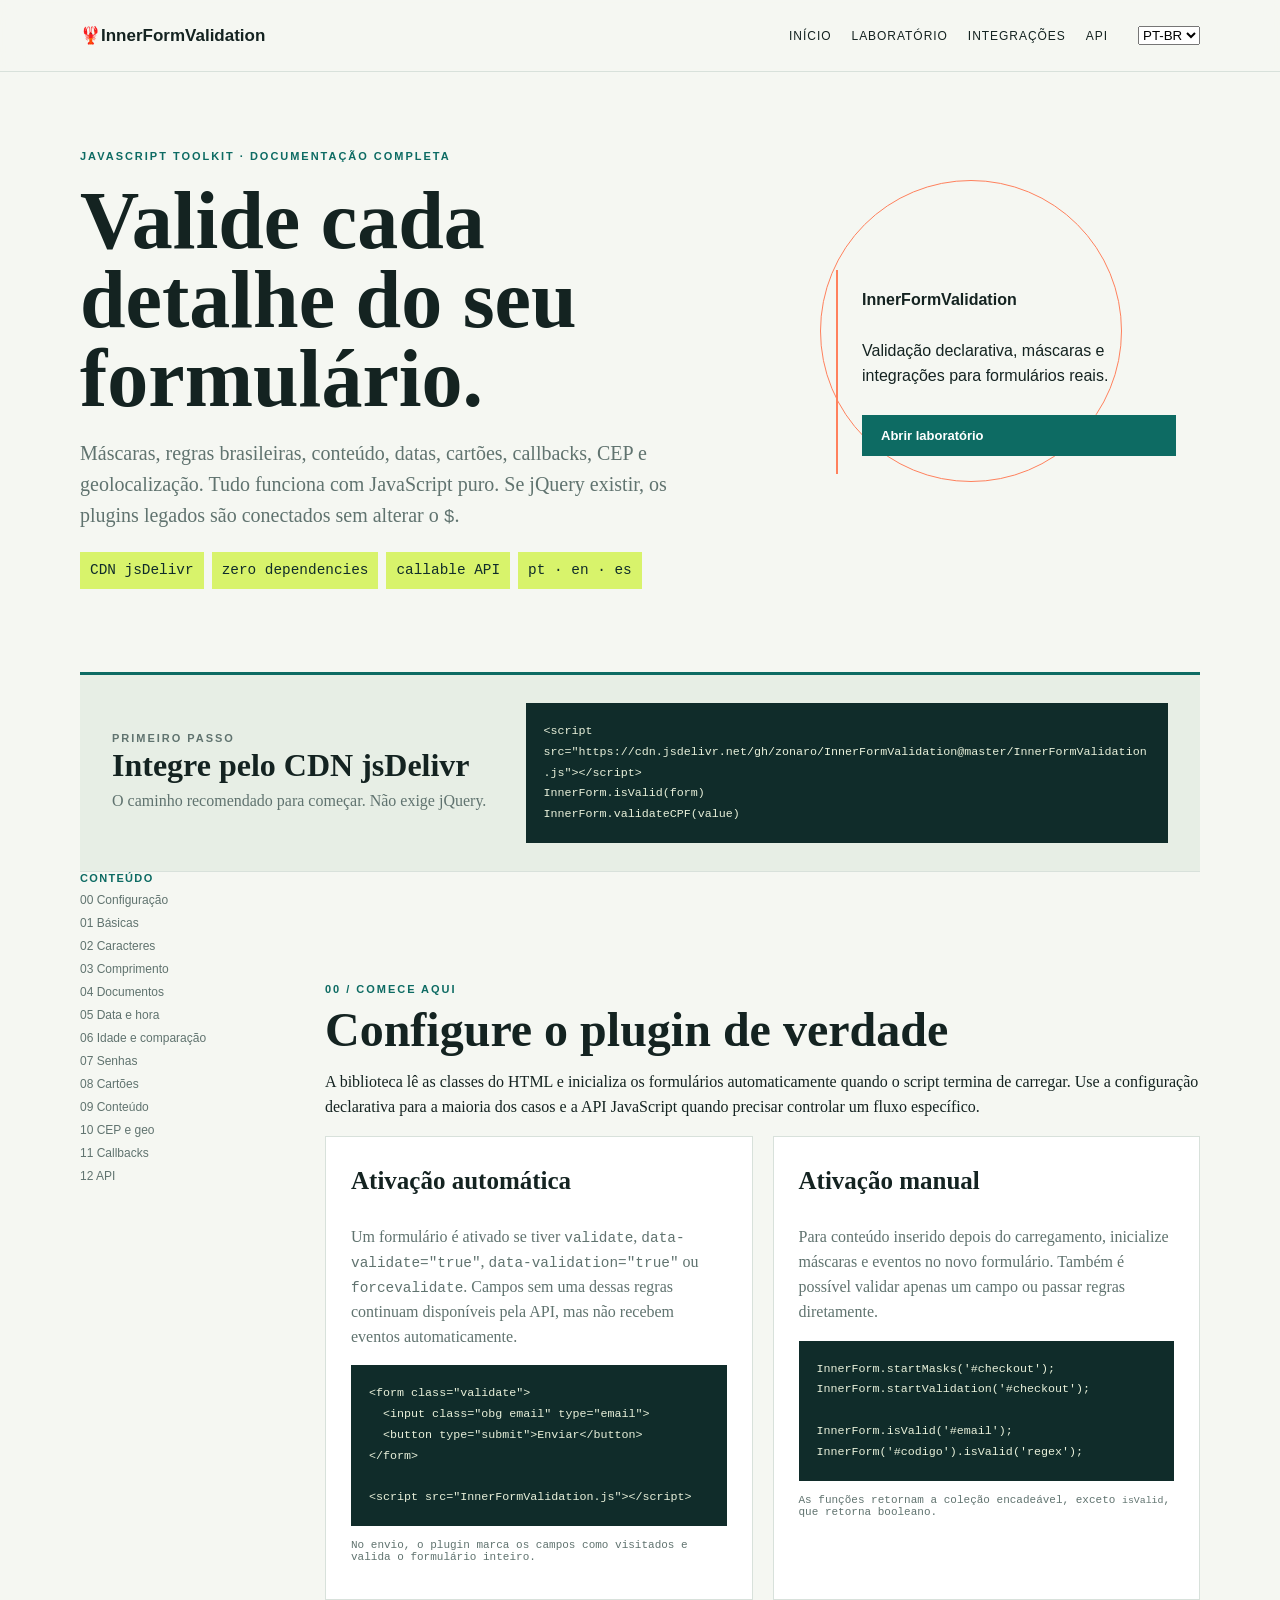
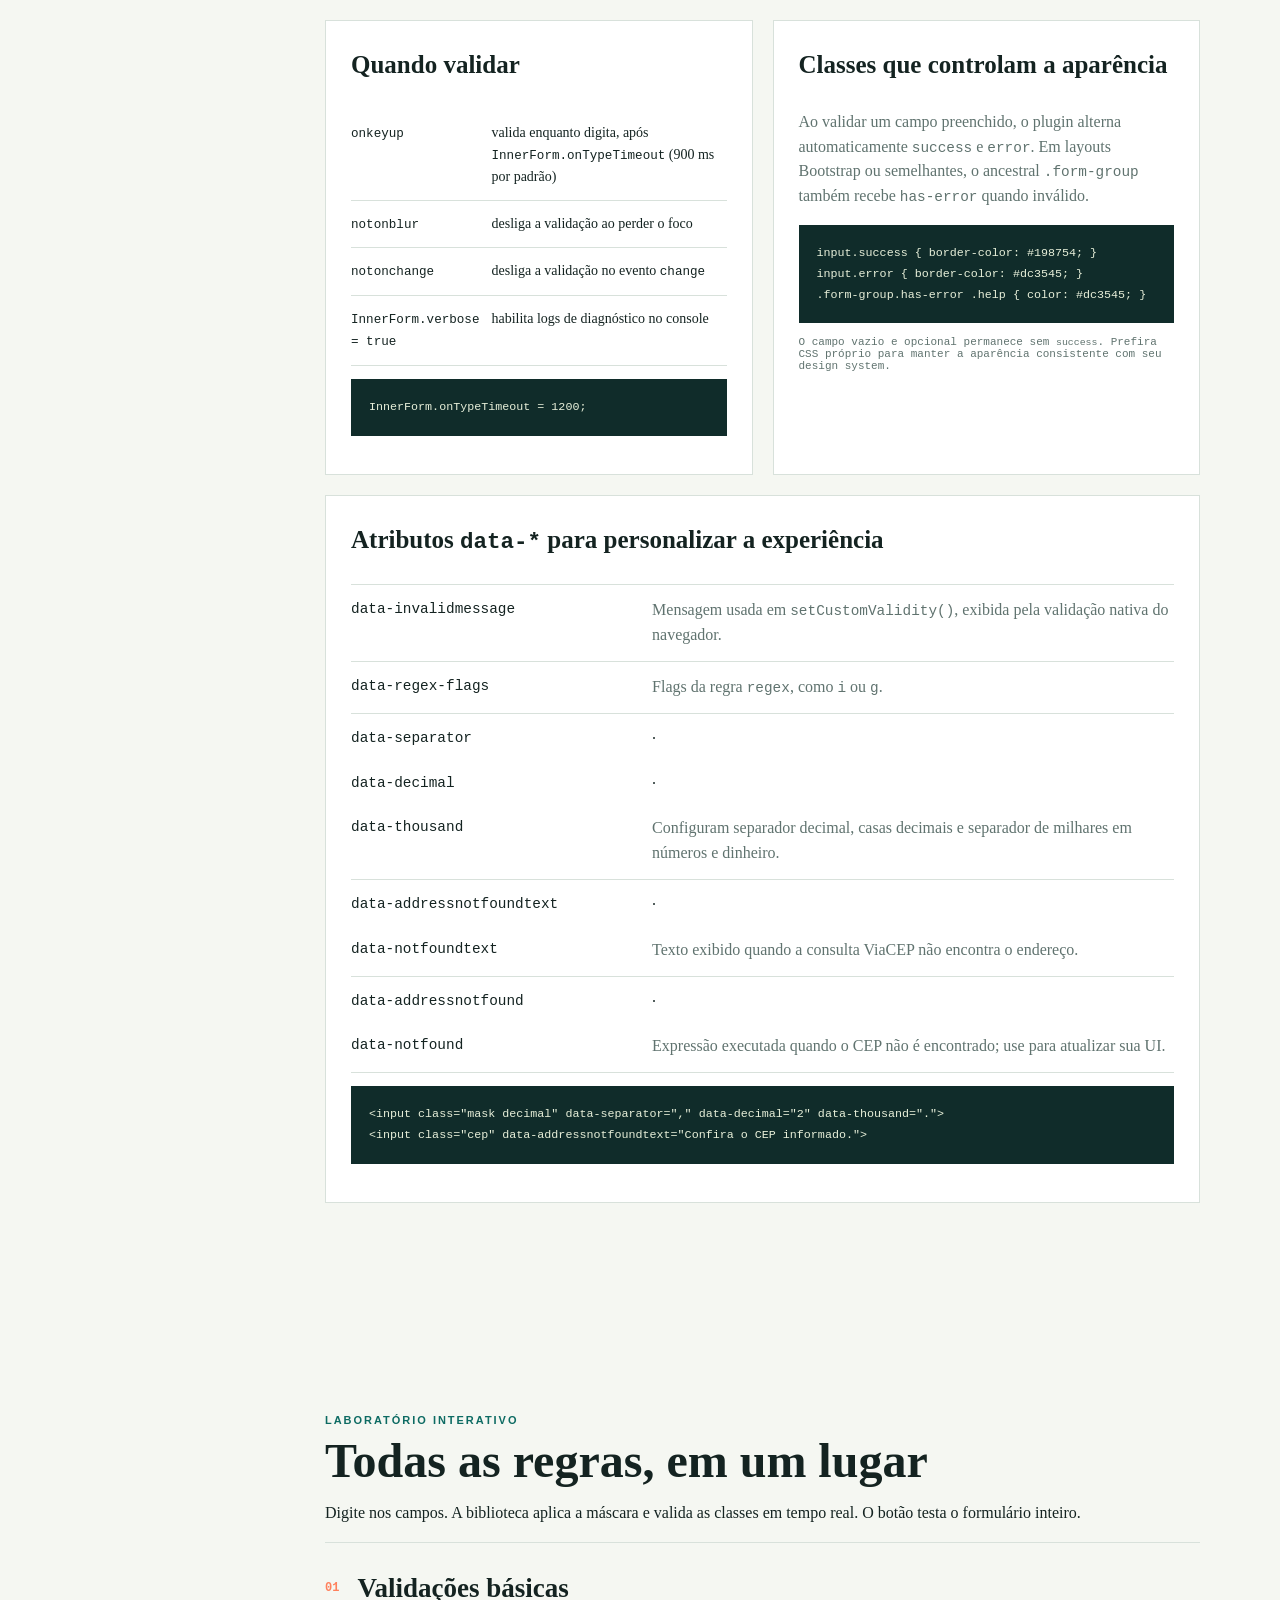
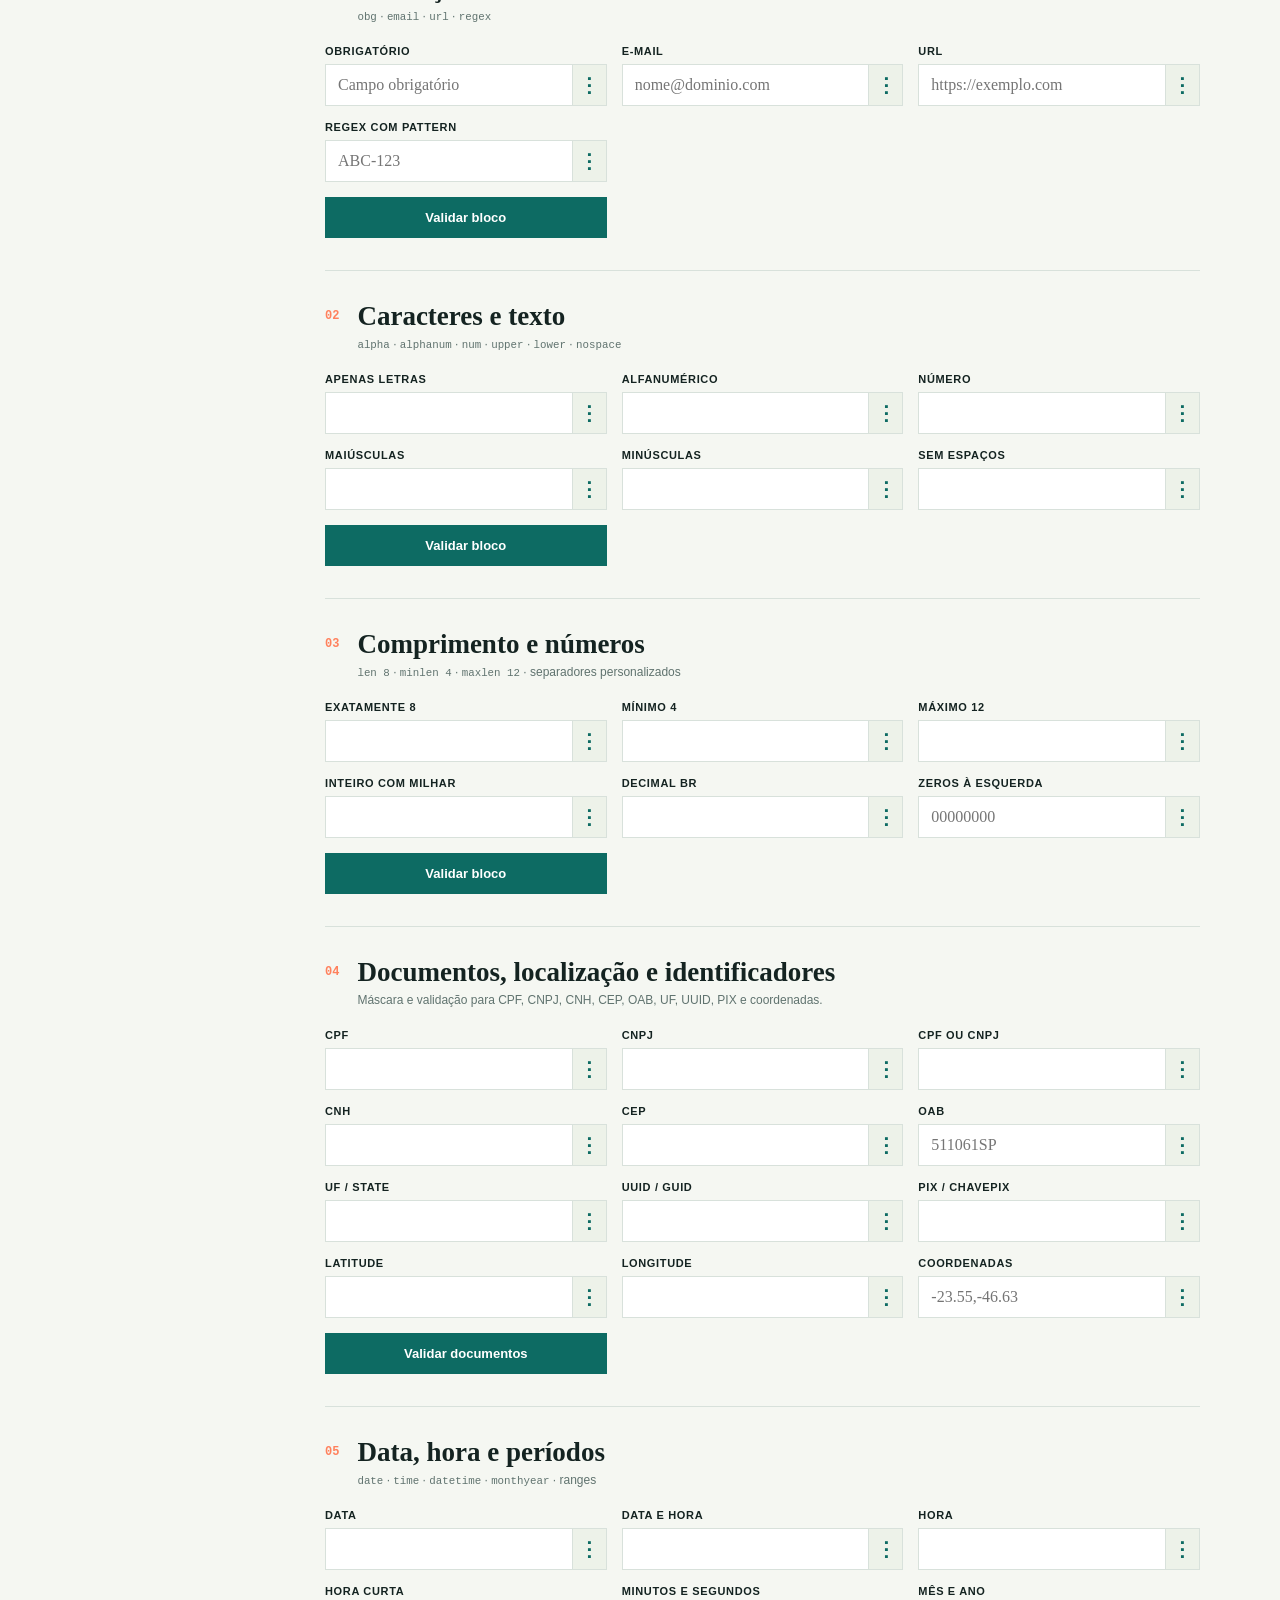
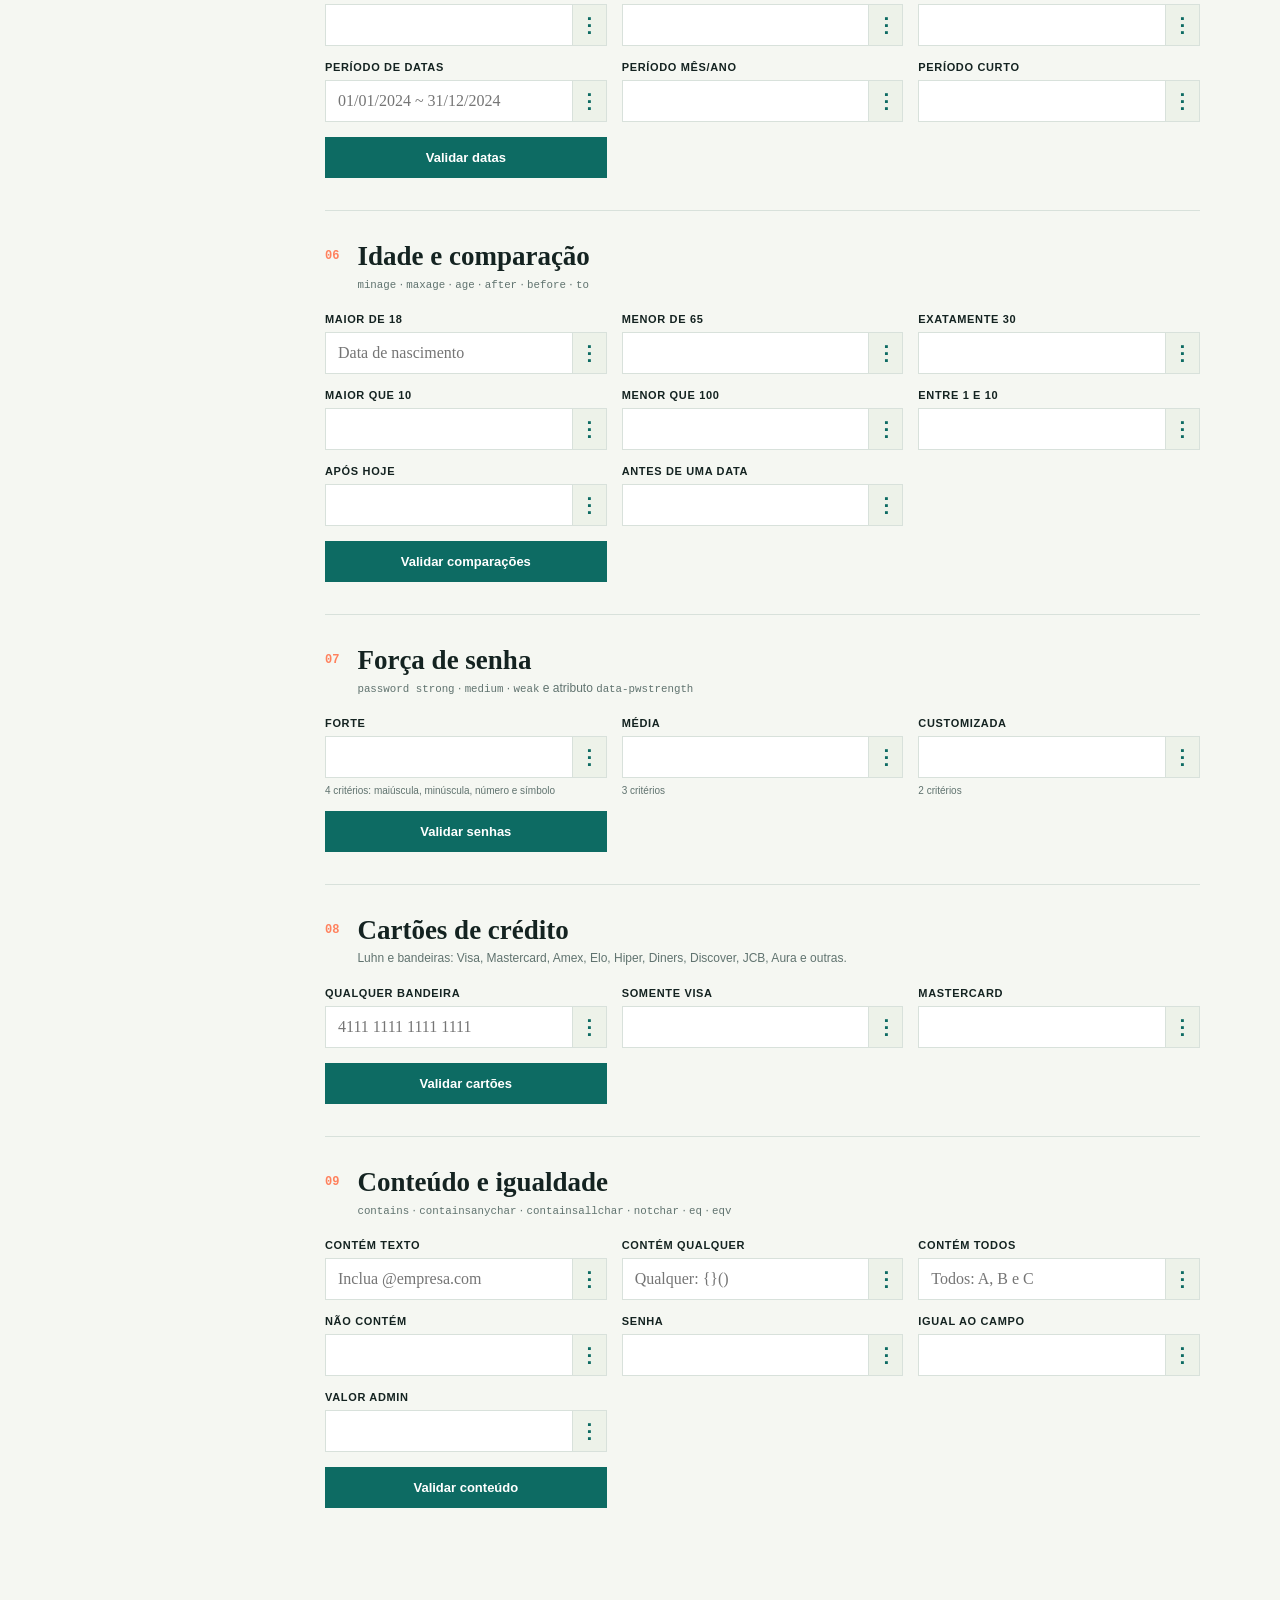
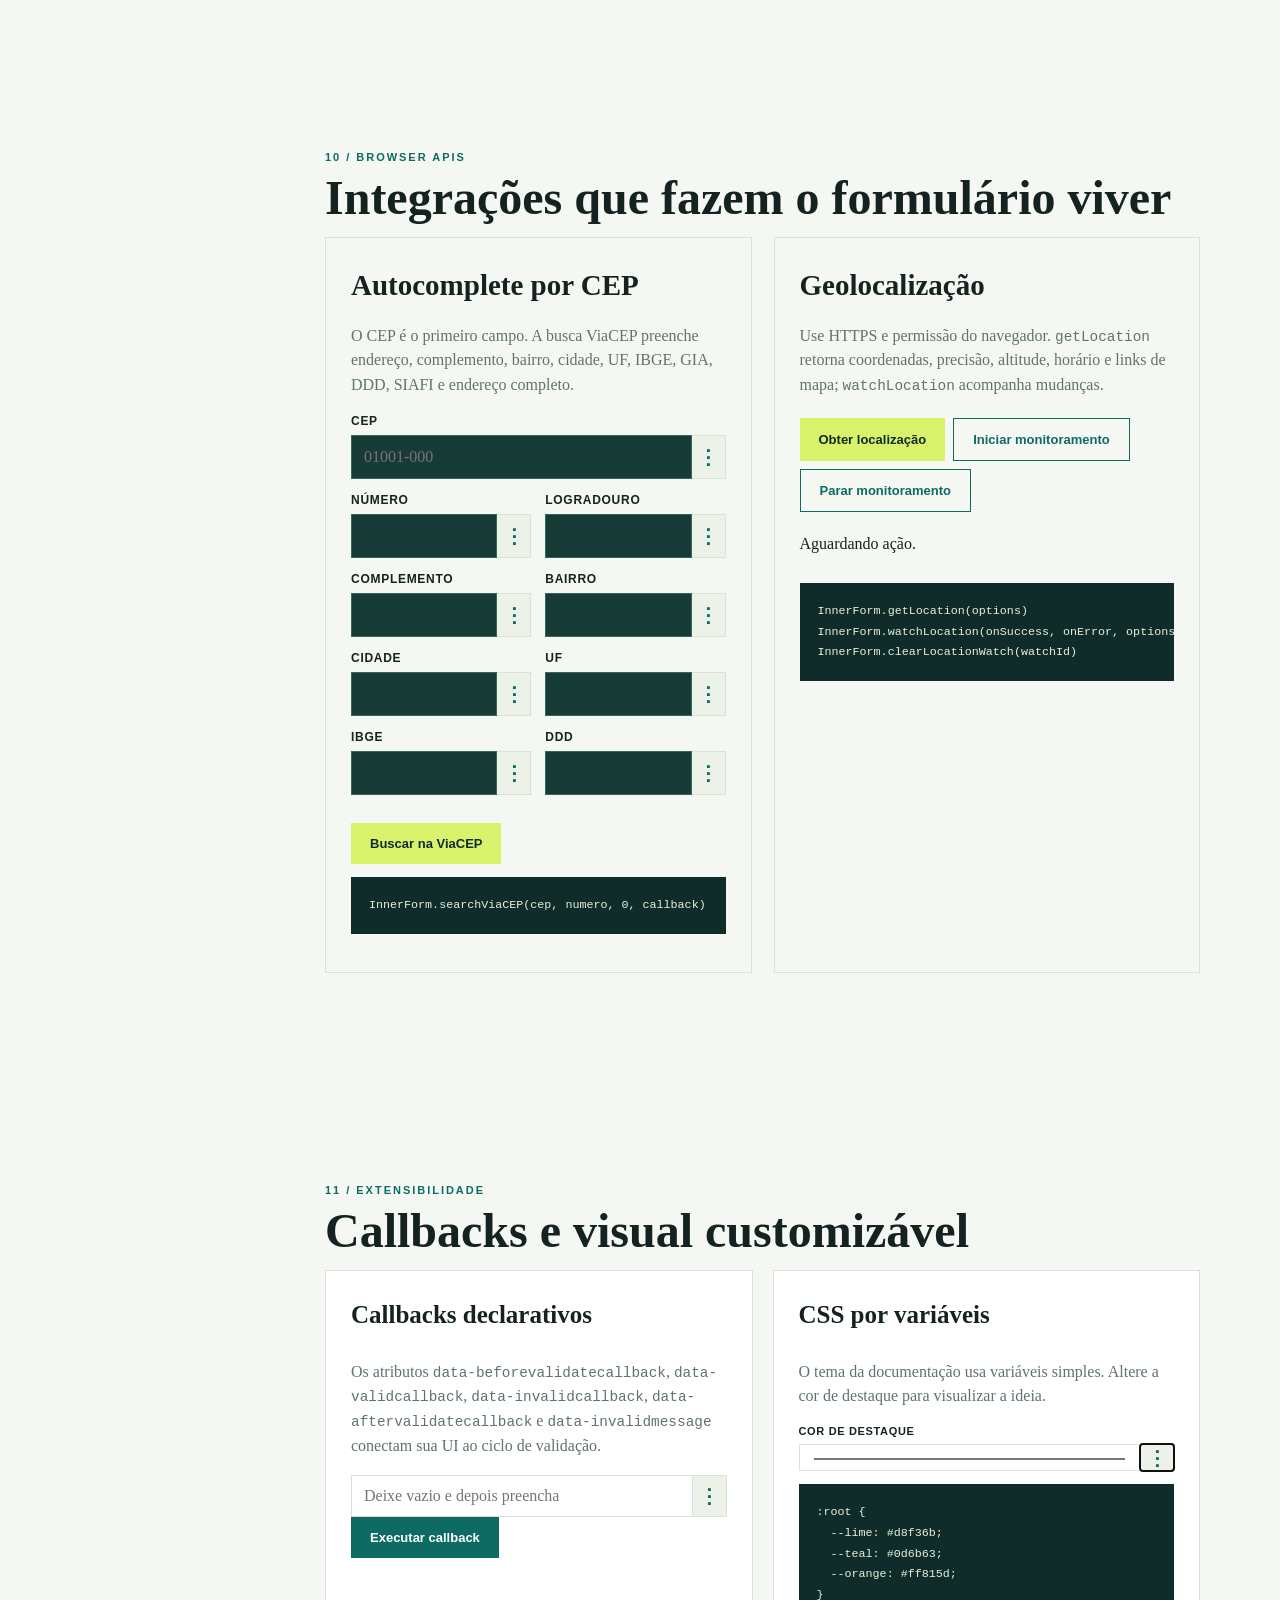
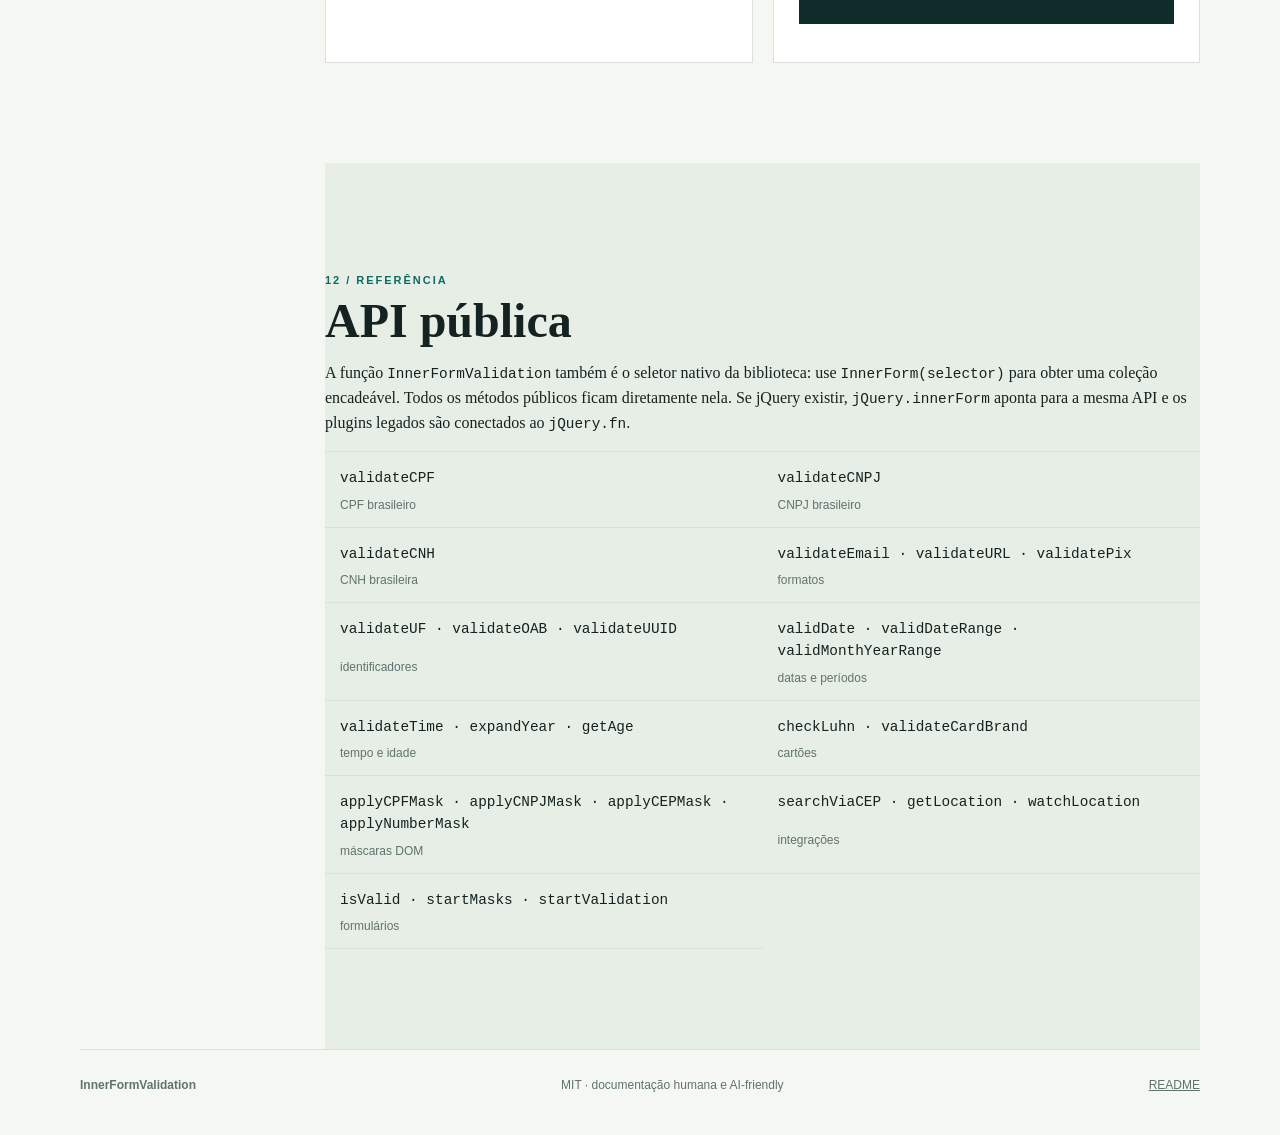
==== index.html @ 0d673347 "move from docs to root" ====
<!doctype html>
<html lang="pt-BR">

<head>
    <meta charset="utf-8">
    <meta name="viewport" content="width=device-width,initial-scale=1">
    <meta name="description"
        content="Documentação completa do InnerFormValidation: validações brasileiras, máscaras, callbacks, ViaCEP, geolocalização e API JavaScript sem dependências.">
    <meta name="keywords"
        content="InnerFormValidation, JavaScript, CPF, CNPJ, CNH, OAB, PIX, CEP, ViaCEP, geolocalização, máscara, validação">
    <meta property="og:title" content="InnerFormValidation | Laboratório e documentação">
    <meta property="og:description" content="Teste todas as validações, máscaras e integrações do InnerForm.">
    <meta property="og:type" content="website">
    <link rel="canonical" href="https://zonaro.github.io/InnerFormValidation/docs/">
    <link rel="stylesheet" href="styles.css">
    <title>InnerFormValidation | Documentação completa</title>
    <script
        type="application/ld+json">{"@context":"https://schema.org","@type":"TechArticle","headline":"InnerFormValidation: documentação completa","description":"API JavaScript independente de jQuery para validação, máscaras, ViaCEP e geolocalização.","url":"https://zonaro.github.io/InnerFormValidation/docs/","programmingLanguage":"JavaScript","license":"https://opensource.org/licenses/MIT"}</script>
</head>

<body>
    <header class="topbar"><a class="brand" href="#inicio">🦞InnerFormValidation</a>
        <nav aria-label="Navegação"><a href="#inicio">Início</a><a href="#laboratorio">Laboratório</a><a
                href="#integracoes">Integrações</a><a href="#api">API</a></nav><select id="language"
            aria-label="Idioma">
            <option value="pt">PT-BR</option>
            <option value="en">EN</option>
            <option value="es">ES</option>
        </select>
    </header>
    <main>
        <section id="inicio" class="hero wrap">
            <div>
                <p class="eyebrow">JavaScript toolkit · documentação completa</p>
                <h1>Valide cada detalhe do seu formulário.</h1>
                <p class="lede">Máscaras, regras brasileiras, conteúdo, datas, cartões, callbacks, CEP e geolocalização.
                    Tudo funciona com JavaScript puro. Se jQuery existir, os plugins legados são conectados sem alterar
                    o <code>$</code>.</p>
                <p class="chips">
                    <code>CDN jsDelivr</code><code>zero dependencies</code><code>callable API</code><code>pt · en · es</code>
                </p>
            </div>
            <aside class="hero-note"><strong>InnerFormValidation</strong>
                <p>Validação declarativa, máscaras e integrações para formulários reais.</p><a class="button primary"
                    href="#laboratorio">Abrir laboratório</a>
            </aside>
        </section>
        <section id="cdn" class="cdn-strip wrap">
            <div>
                <p class="eyebrow">Primeiro passo</p>
                <h2>Integre pelo CDN jsDelivr</h2>
                <p>O caminho recomendado para começar. Não exige jQuery.</p>
            </div>
            <pre><code>&lt;script src="https://cdn.jsdelivr.net/gh/zonaro/InnerFormValidation@master/InnerFormValidation.js"&gt;&lt;/script&gt;
InnerForm.isValid(form)
InnerForm.validateCPF(value)</code></pre>
        </section>
        <div class="layout wrap">
            <aside class="toc"><strong>Conteúdo</strong><a href="#configuracao">00 Configuração</a><a href="#basicas">01
                    Básicas</a><a href="#strings">02
                    Caracteres</a><a href="#tamanho">03 Comprimento</a><a href="#documentos">04 Documentos</a><a
                    href="#datas">05 Data e hora</a><a href="#comparacoes">06 Idade e comparação</a><a href="#senha">07
                    Senhas</a><a href="#cartoes">08 Cartões</a><a href="#conteudo">09 Conteúdo</a><a
                    href="#integracoes">10 CEP e geo</a><a href="#callbacks">11 Callbacks</a><a href="#api">12 API</a>
            </aside>
            <div class="content">
                <section id="configuracao" class="section configuration">
                    <p class="eyebrow">00 / comece aqui</p>
                    <h2>Configure o plugin de verdade</h2>
                    <p class="intro">A biblioteca lê as classes do HTML e inicializa os formulários automaticamente
                        quando o script termina de carregar. Use a configuração declarativa para a maioria dos casos e a
                        API JavaScript quando precisar controlar um fluxo específico.</p>
                    <div class="columns">
                        <article class="panel">
                            <h3>Ativação automática</h3>
                            <p>Um formulário é ativado se tiver <code>validate</code>,
                                <code>data-validate="true"</code>, <code>data-validation="true"</code> ou
                                <code>forcevalidate</code>. Campos sem uma dessas regras continuam disponíveis pela API,
                                mas não recebem eventos automaticamente.
                            </p>
                            <pre><code>&lt;form class="validate"&gt;
  &lt;input class="obg email" type="email"&gt;
  &lt;button type="submit"&gt;Enviar&lt;/button&gt;
&lt;/form&gt;

&lt;script src="InnerFormValidation.js"&gt;&lt;/script&gt;</code></pre>
                            <p class="hint">No envio, o plugin marca os campos como visitados e valida o formulário
                                inteiro.</p>
                        </article>
                        <article class="panel">
                            <h3>Ativação manual</h3>
                            <p>Para conteúdo inserido depois do carregamento, inicialize máscaras e eventos no novo
                                formulário. Também é possível validar apenas um campo ou passar regras diretamente.</p>
                            <pre><code>InnerForm.startMasks('#checkout');
InnerForm.startValidation('#checkout');

InnerForm.isValid('#email');
InnerForm('#codigo').isValid('regex');</code></pre>
                            <p class="hint">As funções retornam a coleção encadeável, exceto <code>isValid</code>, que
                                retorna booleano.</p>
                        </article>
                    </div>
                    <div class="configuration-grid">
                        <article class="panel">
                            <h3>Quando validar</h3>
                            <table class="config-table">
                                <tbody>
                                    <tr>
                                        <th><code>onkeyup</code></th>
                                        <td>valida enquanto digita, após <code>InnerForm.onTypeTimeout</code> (900 ms
                                            por padrão)</td>
                                    </tr>
                                    <tr>
                                        <th><code>notonblur</code></th>
                                        <td>desliga a validação ao perder o foco</td>
                                    </tr>
                                    <tr>
                                        <th><code>notonchange</code></th>
                                        <td>desliga a validação no evento <code>change</code></td>
                                    </tr>
                                    <tr>
                                        <th><code>InnerForm.verbose = true</code></th>
                                        <td>habilita logs de diagnóstico no console</td>
                                    </tr>
                                </tbody>
                            </table>
                            <pre><code>InnerForm.onTypeTimeout = 1200;</code></pre>
                        </article>
                        <article class="panel">
                            <h3>Classes que controlam a aparência</h3>
                            <p>Ao validar um campo preenchido, o plugin alterna automaticamente <code>success</code> e
                                <code>error</code>. Em layouts Bootstrap ou semelhantes, o ancestral
                                <code>.form-group</code> também recebe <code>has-error</code> quando inválido.
                            </p>
                            <pre><code>input.success { border-color: #198754; }
input.error { border-color: #dc3545; }
.form-group.has-error .help { color: #dc3545; }</code></pre>
                            <p class="hint">O campo vazio e opcional permanece sem <code>success</code>. Prefira CSS
                                próprio para manter a aparência consistente com seu design system.</p>
                        </article>
                    </div>
                    <article class="panel data-panel">
                        <h3>Atributos <code>data-*</code> para personalizar a experiência</h3>
                        <div class="data-table">
                            <div><code>data-invalidmessage</code><span>Mensagem usada em
                                    <code>setCustomValidity()</code>, exibida pela validação nativa do navegador.</span>
                            </div>
                            <div><code>data-regex-flags</code><span>Flags da regra <code>regex</code>, como
                                    <code>i</code> ou <code>g</code>.</span></div>
                            <div><code>data-separator</code> · <code>data-decimal</code> ·
                                <code>data-thousand</code><span>Configuram separador decimal, casas decimais e separador
                                    de milhares em números e dinheiro.</span>
                            </div>
                            <div><code>data-addressnotfoundtext</code> · <code>data-notfoundtext</code><span>Texto
                                    exibido quando a consulta ViaCEP não encontra o endereço.</span></div>
                            <div><code>data-addressnotfound</code> · <code>data-notfound</code><span>Expressão executada
                                    quando o CEP não é encontrado; use para atualizar sua UI.</span></div>
                        </div>
                        <pre><code>&lt;input class="mask decimal" data-separator="," data-decimal="2" data-thousand="."&gt;
&lt;input class="cep" data-addressnotfoundtext="Confira o CEP informado."&gt;</code></pre>
                    </article>
                </section>
                <section id="laboratorio" class="section">
                    <p class="eyebrow">Laboratório interativo</p>
                    <h2>Todas as regras, em um lugar</h2>
                    <p class="intro">Digite nos campos. A biblioteca aplica a máscara e valida as classes em tempo real.
                        O botão testa o formulário inteiro.</p>
                    <section id="basicas" class="demo-block">
                        <header><span>01</span>
                            <div>
                                <h3>Validações básicas</h3>
                                <p><code>obg</code> · <code>email</code> · <code>url</code> · <code>regex</code></p>
                            </div>
                        </header>
                        <form class="validate demo-grid" data-demo-form><label>Obrigatório<input class="obg"
                                    placeholder="Campo obrigatório"></label><label>E-mail<input class="email"
                                    placeholder="nome@dominio.com"></label><label>URL<input class="url"
                                    placeholder="https://exemplo.com"></label><label>Regex com pattern<input
                                    class="regex" pattern="^[A-Z]{3}-[0-9]{3}$" placeholder="ABC-123"></label><button
                                class="button primary" type="submit">Validar bloco</button><output></output></form>
                    </section>
                    <section id="strings" class="demo-block">
                        <header><span>02</span>
                            <div>
                                <h3>Caracteres e texto</h3>
                                <p><code>alpha</code> · <code>alphanum</code> · <code>num</code> · <code>upper</code> ·
                                    <code>lower</code> · <code>nospace</code>
                                </p>
                            </div>
                        </header>
                        <form class="validate demo-grid compact" data-demo-form><label>Apenas letras<input
                                    class="mask alpha"></label><label>Alfanumérico<input
                                    class="mask alphanum"></label><label>Número<input
                                    class="mask num"></label><label>Maiúsculas<input
                                    class="mask upper"></label><label>Minúsculas<input
                                    class="mask lower"></label><label>Sem espaços<input
                                    class="mask nospace"></label><button class="button primary" type="submit">Validar
                                bloco</button><output></output></form>
                    </section>
                    <section id="tamanho" class="demo-block">
                        <header><span>03</span>
                            <div>
                                <h3>Comprimento e números</h3>
                                <p><code>len 8</code> · <code>minlen 4</code> · <code>maxlen 12</code> · separadores
                                    personalizados</p>
                            </div>
                        </header>
                        <form class="validate demo-grid" data-demo-form><label>Exatamente 8<input
                                    class="len 8"></label><label>Mínimo 4<input class="minlen 4"></label><label>Máximo
                                12<input class="maxlen 12"></label><label>Inteiro com milhar<input class="mask integer"
                                    data-thousand="."></label><label>Decimal BR<input class="mask decimal"
                                    data-separator="," data-decimal="2" data-thousand="."></label><label>Zeros à
                                esquerda<input class="mask num leadingzero 8" placeholder="00000000"></label><button
                                class="button primary" type="submit">Validar bloco</button><output></output></form>
                    </section>
                    <section id="documentos" class="demo-block">
                        <header><span>04</span>
                            <div>
                                <h3>Documentos, localização e identificadores</h3>
                                <p>Máscara e validação para CPF, CNPJ, CNH, CEP, OAB, UF, UUID, PIX e coordenadas.</p>
                            </div>
                        </header>
                        <form class="validate demo-grid compact" data-demo-form><label>CPF<input
                                    class="mask cpf"></label><label>CNPJ<input class="mask cnpj"></label><label>CPF ou
                                CNPJ<input class="mask cpfcnpj"></label><label>CNH<input
                                    class="mask cnh"></label><label>CEP<input class="mask cep"></label><label>OAB<input
                                    class="mask oab" placeholder="511061SP"></label><label>UF / state<input
                                    class="mask uf"></label><label>UUID / GUID<input
                                    class="mask uuid"></label><label>PIX / chavepix<input
                                    class="pix"></label><label>Latitude<input
                                    class="mask latitude precision 6"></label><label>Longitude<input
                                    class="mask longitude precision 6"></label><label>Coordenadas<input
                                    class="coordinate" placeholder="-23.55,-46.63"></label><button
                                class="button primary" type="submit">Validar documentos</button><output></output></form>
                    </section>
                    <section id="datas" class="demo-block">
                        <header><span>05</span>
                            <div>
                                <h3>Data, hora e períodos</h3>
                                <p><code>date</code> · <code>time</code> · <code>datetime</code> ·
                                    <code>monthyear</code> · ranges
                                </p>
                            </div>
                        </header>
                        <form class="validate demo-grid compact" data-demo-form><label>Data<input
                                    class="mask date"></label><label>Data e hora<input
                                    class="mask datetime"></label><label>Hora<input
                                    class="mask time"></label><label>Hora curta<input
                                    class="mask shorttime"></label><label>Minutos e segundos<input
                                    class="mask minutesecond"></label><label>Mês e ano<input
                                    class="mask monthyear"></label><label>Período de datas<input class="mask daterange"
                                    placeholder="01/01/2024 ~ 31/12/2024"></label><label>Período mês/ano<input
                                    class="mask monthyearrange"></label><label>Período curto<input
                                    class="mask shortmonthyearrange"></label><button class="button primary"
                                type="submit">Validar datas</button><output></output></form>
                    </section>
                    <section id="comparacoes" class="demo-block">
                        <header><span>06</span>
                            <div>
                                <h3>Idade e comparação</h3>
                                <p><code>minage</code> · <code>maxage</code> · <code>age</code> · <code>after</code> ·
                                    <code>before</code> · <code>to</code>
                                </p>
                            </div>
                        </header>
                        <form class="validate demo-grid" data-demo-form><label>Maior de 18<input
                                    class="mask date minage 18" placeholder="Data de nascimento"></label><label>Menor de
                                65<input class="mask date maxage 65"></label><label>Exatamente 30<input
                                    class="mask date age 30"></label><label>Maior que 10<input
                                    class="num after 10"></label><label>Menor que 100<input
                                    class="num before 100"></label><label>Entre 1 e 10<input
                                    class="num 1 to 10"></label><label>Após hoje<input
                                    class="mask date after today"></label><label>Antes de uma data<input
                                    class="mask date before 31/12/2030"></label><button class="button primary"
                                type="submit">Validar comparações</button><output></output></form>
                    </section>
                    <section id="senha" class="demo-block">
                        <header><span>07</span>
                            <div>
                                <h3>Força de senha</h3>
                                <p><code>password strong</code> · <code>medium</code> · <code>weak</code> e atributo
                                    <code>data-pwstrength</code>
                                </p>
                            </div>
                        </header>
                        <form class="validate demo-grid" data-demo-form><label>Forte<input type="password"
                                    class="password strong minlen 8"><small class="password-strength">4 critérios:
                                    maiúscula, minúscula, número e símbolo</small></label><label>Média<input
                                    type="password" class="password medium minlen 6"><small class="password-strength">3
                                    critérios</small></label><label>Customizada<input type="password"
                                    class="password 2 minlen 4"><small class="password-strength">2
                                    critérios</small></label><button class="button primary" type="submit">Validar
                                senhas</button><output></output></form>
                    </section>
                    <section id="cartoes" class="demo-block">
                        <header><span>08</span>
                            <div>
                                <h3>Cartões de crédito</h3>
                                <p>Luhn e bandeiras: Visa, Mastercard, Amex, Elo, Hiper, Diners, Discover, JCB, Aura e
                                    outras.</p>
                            </div>
                        </header>
                        <form class="validate demo-grid" data-demo-form><label>Qualquer bandeira<input
                                    class="mask creditcard" placeholder="4111 1111 1111 1111"></label><label>Somente
                                Visa<input class="mask creditcard visa"></label><label>Mastercard<input
                                    class="mask creditcard mastercard"></label><button class="button primary"
                                type="submit">Validar cartões</button><output></output></form>
                    </section>
                    <section id="conteudo" class="demo-block">
                        <header><span>09</span>
                            <div>
                                <h3>Conteúdo e igualdade</h3>
                                <p><code>contains</code> · <code>containsanychar</code> · <code>containsallchar</code> ·
                                    <code>notchar</code> · <code>eq</code> · <code>eqv</code>
                                </p>
                            </div>
                        </header>
                        <form class="validate demo-grid" data-demo-form><label>Contém texto<input
                                    class="contains @empresa.com"
                                    placeholder="Inclua @empresa.com"></label><label>Contém qualquer<input
                                    class="containsanychar {}()" placeholder="Qualquer: {}()"></label><label>Contém
                                todos<input class="containsallchar ABC" placeholder="Todos: A, B e C"></label><label>Não
                                contém<input class="notcontainschar ABC"></label><label>Senha<input id="demo-password"
                                    type="password"></label><label>Igual ao campo<input
                                    class="eq #demo-password"></label><label>Valor admin<input
                                    class="eqv admin"></label><button class="button primary" type="submit">Validar
                                conteúdo</button><output></output></form>
                    </section>
                </section>
                <section id="integracoes" class="section integrations">
                    <p class="eyebrow">10 / browser APIs</p>
                    <h2>Integrações que fazem o formulário viver</h2>
                    <div class="integration-grid">
                        <article id="cep">
                            <h3>Autocomplete por CEP</h3>
                            <p>O CEP é o primeiro campo. A busca ViaCEP preenche endereço, complemento, bairro, cidade,
                                UF, IBGE, GIA, DDD, SIAFI e endereço completo.</p>
                            <form id="cep-form" class="address-form"><label>CEP<input id="cep-input" class="mask cep"
                                        placeholder="01001-000"></label><label>Número<input
                                        class="autocomplete homenum"></label><label>Logradouro<input
                                        class="autocomplete address" readonly></label><label>Complemento<input
                                        class="autocomplete complement" readonly></label><label>Bairro<input
                                        class="autocomplete neighborhood" readonly></label><label>Cidade<input
                                        class="autocomplete city" readonly></label><label>UF<input
                                        class="autocomplete state" readonly></label><label>IBGE<input
                                        class="autocomplete ibge" readonly></label><label>DDD<input
                                        class="autocomplete ddd" readonly></label><output
                                    id="cep-status"></output><button type="button" id="cep-button"
                                    class="button light">Buscar na ViaCEP</button></form>
                            <pre><code>InnerForm.searchViaCEP(cep, numero, 0, callback)</code></pre>
                        </article>
                        <article id="geolocation">
                            <h3>Geolocalização</h3>
                            <p>Use HTTPS e permissão do navegador. <code>getLocation</code> retorna coordenadas,
                                precisão, altitude, horário e links de mapa; <code>watchLocation</code> acompanha
                                mudanças.</p>
                            <div class="geo-actions"><button id="geo-get" class="button light">Obter
                                    localização</button><button id="geo-watch" class="button outline">Iniciar
                                    monitoramento</button><button id="geo-stop" class="button outline">Parar
                                    monitoramento</button></div><output id="geo-status" role="status">Aguardando
                                ação.</output>
                            <dl id="geo-result" class="geo-result"></dl>
                            <pre><code>InnerForm.getLocation(options)
InnerForm.watchLocation(onSuccess, onError, options)
InnerForm.clearLocationWatch(watchId)</code></pre>
                        </article>
                    </div>
                </section>
                <section id="callbacks" class="section">
                    <p class="eyebrow">11 / extensibilidade</p>
                    <h2>Callbacks e visual customizável</h2>
                    <div class="columns">
                        <article class="panel">
                            <h3>Callbacks declarativos</h3>
                            <p>Os atributos <code>data-beforevalidatecallback</code>, <code>data-validcallback</code>,
                                <code>data-invalidcallback</code>, <code>data-aftervalidatecallback</code> e
                                <code>data-invalidmessage</code> conectam sua UI ao ciclo de validação.
                            </p><input id="callback-demo" class="obg"
                                data-validcallback="document.querySelector('#callback-status').textContent='Campo válido'"
                                data-invalidcallback="document.querySelector('#callback-status').textContent='Campo inválido'"
                                placeholder="Deixe vazio e depois preencha"><button id="callback-button"
                                class="button primary">Executar callback</button><output id="callback-status"></output>
                        </article>
                        <article class="panel">
                            <h3>CSS por variáveis</h3>
                            <p>O tema da documentação usa variáveis simples. Altere a cor de destaque para visualizar a
                                ideia.</p><label>Cor de destaque<input type="color" id="accent-picker"
                                    value="#d8f36b"></label>
                            <pre><code>:root {
  --lime: #d8f36b;
  --teal: #0d6b63;
  --orange: #ff815d;
}</code></pre>
                        </article>
                    </div>
                </section>
                <section id="api" class="section api">
                    <p class="eyebrow">12 / referência</p>
                    <h2>API pública</h2>
                    <p class="intro">A função <code>InnerFormValidation</code> também é o seletor nativo da biblioteca:
                        use <code>InnerForm(selector)</code> para obter uma coleção encadeável. Todos os
                        métodos
                        públicos ficam diretamente nela. Se jQuery existir, <code>jQuery.innerForm</code> aponta para a
                        mesma API e os plugins legados são conectados ao <code>jQuery.fn</code>.</p>
                    <div class="api-list">
                        <div><code>validateCPF</code><span>CPF brasileiro</span></div>
                        <div><code>validateCNPJ</code><span>CNPJ brasileiro</span></div>
                        <div><code>validateCNH</code><span>CNH brasileira</span></div>
                        <div><code>validateEmail · validateURL · validatePix</code><span>formatos</span></div>
                        <div><code>validateUF · validateOAB · validateUUID</code><span>identificadores</span></div>
                        <div><code>validDate · validDateRange · validMonthYearRange</code><span>datas e períodos</span>
                        </div>
                        <div><code>validateTime · expandYear · getAge</code><span>tempo e idade</span></div>
                        <div><code>checkLuhn · validateCardBrand</code><span>cartões</span></div>
                        <div><code>applyCPFMask · applyCNPJMask · applyCEPMask · applyNumberMask</code><span>máscaras
                                DOM</span></div>
                        <div><code>searchViaCEP · getLocation · watchLocation</code><span>integrações</span></div>
                        <div><code>isValid · startMasks · startValidation</code><span>formulários</span></div>
                    </div>
                </section>
            </div>
        </div>
    </main>
    <footer class="wrap footer"><b>InnerFormValidation</b><span>MIT · documentação humana e AI-friendly</span><a
            href="https://github.com/InnerFormValidation/InnerFormValidation">README</a></footer>
    <div id="field-menu" class="field-menu" hidden role="menu"><button type="button" data-field-action="classes"
            role="menuitem">Copiar classes CSS de validação</button><button type="button" data-field-action="html"
            role="menuitem">Copiar HTML</button></div>
    <script src="../InnerFormValidation.js"></script>
    <script src="docs.js"></script>
</body>

</html>
---- styles.css ----
/* Complete documentation laboratory */
.layout {
    display: grid;
    grid-template-columns: 190px 1fr;
    gap: 55px
}

.toc {
    position: sticky;
    top: 100px;
    align-self: start;
    display: grid;
    gap: 9px;
    font: 12px 'Trebuchet MS', sans-serif
}

.toc strong {
    font-size: 11px;
    letter-spacing: .12em;
    text-transform: uppercase;
    color: var(--teal)
}

.toc a {
    text-decoration: none;
    color: var(--muted)
}

.content {
    min-width: 0
}

.chips {
    display: flex;
    flex-wrap: wrap;
    gap: 8px
}

.chips code {
    background: var(--lime);
    padding: 7px 10px;
    color: var(--dark)
}

.demo-block {
    border-top: 1px solid var(--line);
    padding: 32px 0
}

.demo-block header {
    display: flex;
    gap: 18px;
    margin-bottom: 22px
}

.demo-block header>span {
    font: 700 12px ui-monospace, monospace;
    color: var(--orange);
    padding-top: 6px
}

.demo-block h3 {
    font-size: 27px;
    line-height: 1;
    margin: 0 0 7px
}

.demo-block header p {
    margin: 0;
    color: var(--muted);
    font: 12px 'Trebuchet MS', sans-serif
}

.demo-grid {
    display: grid;
    grid-template-columns: repeat(3, 1fr);
    gap: 15px;
    align-items: end
}

.demo-grid label,
.address-form label,
.panel label {
    display: grid;
    gap: 7px;
    font: 700 11px 'Trebuchet MS', sans-serif;
    letter-spacing: .06em;
    text-transform: uppercase
}

.demo-grid input,
.address-form input,
.panel input {
    width: 100%;
    font: 16px Georgia, serif;
    padding: 11px 12px;
    border: 1px solid var(--line);
    background: #fff;
    color: var(--ink)
}

.demo-grid button {
    grid-column: 1
}

.demo-grid output {
    font: 13px 'Trebuchet MS', sans-serif
}

.demo-grid output.valid {
    color: var(--teal)
}

.demo-grid output.invalid {
    color: var(--orange)
}

.password-strength {
    font: 10px 'Trebuchet MS', sans-serif;
    color: var(--muted);
    text-transform: none;
    letter-spacing: 0
}

.integrations {
    background: var(--paper);
    color: var(--ink);
    max-width: none;
    padding-left: max(20px, calc((100% - 1120px)/2));
    padding-right: max(20px, calc((100% - 1120px)/2))
}

.integrations .eyebrow {
    color: var(--teal)
}

.integrations p {
    color: var(--muted)
}

.integration-grid {
    display: grid;
    grid-template-columns: 1fr 1fr;
    gap: 22px
}

.integration-grid article {
    border: 1px solid var(--line);
    padding: 25px
}

.integration-grid h3 {
    font-size: 29px;
    margin: 0
}

.address-form {
    display: grid;
    grid-template-columns: 1fr 1fr;
    gap: 12px
}

.address-form input {
    background: #fff;
    color: var(--ink);
    border-color: var(--line)
}

.address-form output {
    grid-column: 1/-1;
    color: var(--teal);
    font: 13px 'Trebuchet MS', sans-serif
}

.button.light {
    background: var(--lime);
    color: var(--dark);
    border: 0
}

.button.outline {
    background: transparent;
    color: var(--teal);
    border: 1px solid var(--teal)
}

.geo-actions {
    display: flex;
    flex-wrap: wrap;
    gap: 8px;
    margin: 20px 0
}

.geo-result {
    display: grid;
    grid-template-columns: auto 1fr;
    gap: 2px 12px;
    font: 13px 'Trebuchet MS', sans-serif
}

.geo-result dt {
    color: var(--teal)
}

.geo-result dd {
    margin: 0
}

.geo-result a {
    color: var(--teal)
}

.api {
    background: #e7eee5;
    max-width: none;
    padding-left: max(20px, calc((100% - 1120px)/2));
    padding-right: max(20px, calc((100% - 1120px)/2))
}

.api-list {
    border-top: 1px solid var(--line);
    display: grid;
    grid-template-columns: 1fr 1fr
}

.api-list div {
    display: grid;
    gap: 8px;
    padding: 15px;
    border-bottom: 1px solid var(--line)
}

.api-list span {
    color: var(--muted);
    font: 12px 'Trebuchet MS', sans-serif
}

.footer {
    border-top: 1px solid var(--line)
}

.configuration {
    padding-top: 55px
}

.configuration-grid {
    display: grid;
    grid-template-columns: 1fr 1fr;
    gap: 20px;
    margin-top: 20px
}

.config-table {
    width: 100%;
    border-collapse: collapse;
    font-size: 14px
}

.config-table th,
.config-table td {
    padding: 12px 0;
    border-bottom: 1px solid var(--line);
    text-align: left;
    vertical-align: top
}

.config-table th {
    width: 34%;
    padding-right: 12px;
    font-weight: 400
}

.data-panel {
    margin-top: 20px
}

.data-table {
    border-top: 1px solid var(--line)
}

.data-table div {
    display: grid;
    grid-template-columns: minmax(190px, .7fr) 1.3fr;
    gap: 20px;
    padding: 13px 0;
    border-bottom: 1px solid var(--line)
}

.data-table span {
    color: var(--muted)
}

@media(max-width:760px) {
    .layout {
        display: block
    }

    .toc {
        position: static;
        display: flex;
        overflow: auto;
        padding: 12px 0;
        border-bottom: 1px solid var(--line);
        margin-bottom: 20px
    }

    .toc strong {
        display: none
    }

    .toc a {
        white-space: nowrap;
        margin-right: 14px
    }

    .demo-grid,
    .integration-grid,
    .configuration-grid,
    .api-list {
        grid-template-columns: 1fr
    }

    .data-table div {
        grid-template-columns: 1fr;
        gap: 4px
    }

    .demo-grid button {
        grid-column: auto
    }

    .integrations,
    .api {
        padding-left: 20px;
        padding-right: 20px
    }

    .integration-grid {
        gap: 14px
    }

    .geo-actions .button {
        flex: 1
    }
}

:root {
    --ink: #142321;
    --muted: #60736f;
    --paper: #f5f7f2;
    --line: #d8e1db;
    --lime: #d8f36b;
    --teal: #0d6b63;
    --orange: #ff815d;
    --dark: #102c2a;
    --white: #fff
}

* {
    box-sizing: border-box
}

html {
    scroll-behavior: smooth
}

body {
    margin: 0;
    background: var(--paper);
    color: var(--ink);
    font-family: Georgia, 'Times New Roman', serif;
    line-height: 1.55
}

a {
    color: inherit
}

.wrap {
    width: min(1120px, calc(100% - 40px));
    margin: auto
}

.topbar {
    height: 72px;
    padding: 0 max(20px, calc((100% - 1120px)/2));
    display: flex;
    align-items: center;
    gap: 30px;
    border-bottom: 1px solid var(--line);
    background: #f5f7f2ee;
    backdrop-filter: blur(14px);
    position: sticky;
    top: 0;
    z-index: 2
}

.brand {
    font: 700 17px/1 'Trebuchet MS', sans-serif;
    text-decoration: none;
    white-space: nowrap
}

.brand span {
    display: inline-grid;
    place-items: center;
    background: var(--orange);
    width: 34px;
    height: 34px;
    margin-right: 8px;
    font-size: 11px;
    border-radius: 50%;
    color: #fff
}

.topbar nav {
    display: flex;
    gap: 20px;
    margin-left: auto;
    font: 12px 'Trebuchet MS', sans-serif;
    text-transform: uppercase;
    letter-spacing: .08em
}

.topbar nav a {
    text-decoration: none
}

.language select {
    border: 1px solid var(--line);
    background: transparent;
    padding: 7px;
    font: 12px 'Trebuchet MS', sans-serif
}

.hero {
    min-height: 600px;
    display: grid;
    grid-template-columns: 1.3fr .7fr;
    align-items: center;
    gap: 80px;
    position: relative
}

.hero:after {
    content: '';
    position: absolute;
    width: 300px;
    height: 300px;
    border: 1px solid var(--orange);
    border-radius: 50%;
    right: 7%;
    top: 18%;
    z-index: -1
}

.eyebrow {
    color: var(--teal);
    font: 700 11px 'Trebuchet MS', sans-serif;
    letter-spacing: .18em;
    text-transform: uppercase
}

.hero h1 {
    font-size: clamp(44px, 7vw, 82px);
    line-height: .96;
    letter-spacing: 0;
    margin: 20px 0;
    max-width: 750px
}

.lede {
    font-size: 20px;
    color: var(--muted);
    max-width: 610px
}

.actions {
    display: flex;
    gap: 12px;
    margin-top: 30px
}

.button {
    border: 0;
    padding: 13px 19px;
    font: 700 13px 'Trebuchet MS', sans-serif;
    cursor: pointer;
    text-decoration: none;
    display: inline-block
}

.primary {
    background: var(--teal);
    color: #fff
}

.ghost {
    border: 1px solid var(--ink)
}

.hero-note {
    justify-self: end;
    width: 100%;
    max-width: 100%;
    min-width: 0;
    display: flex;
    flex-direction: column;
    gap: 10px;
    font-family: 'Trebuchet MS', sans-serif;
    transform: none;
    border-left: 2px solid var(--orange);
    padding: 18px 24px
}

.hero-note code,
.hero-note small {
    color: var(--muted)
}

.hero-note pre {
    width: 100%;
    min-width: 0;
    white-space: pre-wrap;
    overflow-wrap: anywhere
}

.cdn-strip {
    display: grid;
    grid-template-columns: .75fr 1.25fr;
    gap: 28px;
    align-items: center;
    padding: 28px 32px;
    border-top: 3px solid var(--teal);
    border-bottom: 1px solid var(--line);
    background: #e7eee5
}

.cdn-strip h2 {
    margin: 5px 0 8px;
    font-size: 32px;
    line-height: 1
}

.cdn-strip p {
    margin: 0;
    color: var(--muted)
}

.cdn-strip .eyebrow {
    margin: 0;
}

.cdn-strip pre {
    margin: 0;
    min-width: 0;
    white-space: pre-wrap;
    overflow-wrap: anywhere
}

.dot {
    width: 11px;
    height: 11px;
    background: var(--lime);
    border-radius: 50%
}

.section {
    padding: 100px 0
}

.section-heading {
    max-width: 690px;
    margin-bottom: 35px
}

.section h2 {
    font-size: 48px;
    line-height: 1;
    margin: 8px 0 15px
}

.columns {
    display: grid;
    grid-template-columns: 1fr 1fr;
    gap: 20px
}

.panel,
.demo-form,
.mask-grid,
.code-playground {
    border: 1px solid var(--line);
    background: var(--white);
    padding: 25px
}

.panel h3 {
    font-size: 25px;
    margin-top: 0
}

.panel p,
.section-heading p {
    color: var(--muted)
}

pre {
    padding: 18px;
    overflow: auto;
    background: var(--dark);
    color: #e8f0da;
    font: 13px/1.6 ui-monospace, SFMono-Regular, monospace
}

code {
    font-family: ui-monospace, SFMono-Regular, monospace;
    font-size: .9em
}

.tinted {
    background: #e7eee5
}

.demo-form {
    display: grid;
    grid-template-columns: repeat(3, 1fr);
    gap: 20px;
    align-items: end
}

.demo-form label,
.mask-grid label,
.address-form label,
.code-playground label {
    display: grid;
    gap: 7px;
    font: 700 12px 'Trebuchet MS', sans-serif;
    text-transform: uppercase;
    letter-spacing: .06em
}

.demo-form input,
.mask-grid input,
.address-form input,
.code-playground input,
.code-playground select {
    font: 16px Georgia, serif;
    padding: 12px;
    border: 1px solid var(--line);
    background: #fcfdf9;
    color: var(--ink)
}

input:focus,
select:focus {
    outline: 2px solid var(--lime);
    outline-offset: 2px
}

.hint {
    font: 11px ui-monospace, monospace;
    color: var(--muted);
    text-transform: none;
    letter-spacing: 0
}

.success {
    border-color: var(--teal) !important;
    background: #effaf2 !important
}

.error {
    border-color: var(--orange) !important;
    background: #fff1ed !important
}

.demo-form button {
    grid-column: 1
}

.demo-form output,
.address-form output,
.code-playground output {
    font: 14px 'Trebuchet MS', sans-serif;
    color: var(--teal)
}

.mask-grid {
    display: grid;
    grid-template-columns: repeat(4, 1fr);
    gap: 15px
}

.callout {
    border-left: 4px solid var(--orange);
    padding: 15px 20px;
    background: #fff;
    margin-top: 25px;
    color: var(--muted)
}

.dark {
    background: var(--dark);
    color: #f4f7ec
}

.dark .eyebrow {
    color: var(--lime)
}

.dark p {
    color: #bfd0c8
}

.address-form {
    display: grid;
    grid-template-columns: 1fr 1fr;
    gap: 14px
}

.address-form label:first-child {
    grid-column: span 2
}

.address-form input {
    background: #173b37;
    color: #fff;
    border-color: #37645b
}

.light {
    background: var(--lime);
    color: var(--dark);
    justify-self: start
}

.api-table {
    border-top: 1px solid var(--line)
}

.api-table div {
    display: grid;
    grid-template-columns: 1fr 1.6fr;
    padding: 14px 0;
    border-bottom: 1px solid var(--line)
}

.api-table span {
    color: var(--muted)
}

.code-playground {
    display: flex;
    align-items: end;
    gap: 15px;
    margin-top: 35px
}

.code-playground label {
    flex: 1
}

.footer {
    padding: 28px 0 45px;
    display: flex;
    gap: 25px;
    justify-content: space-between;
    font: 12px 'Trebuchet MS', sans-serif;
    color: var(--muted)
}

.footer strong {
    color: var(--ink)
}

.sr-only {
    position: absolute;
    width: 1px;
    height: 1px;
    overflow: hidden;
    clip: rect(0 0 0 0)
}

@media(max-width:760px) {
    .topbar {
        height: auto;
        min-height: 68px;
        flex-wrap: wrap;
        padding: 14px 20px;
        gap: 12px
    }

    .topbar nav {
        order: 3;
        width: 100%;
        overflow: auto;
        margin: 0;
        padding-bottom: 4px
    }

    .hero {
        min-height: 650px;
        display: block;
        padding-top: 100px
    }

    .hero-note {
        margin-top: 60px;
        justify-self: start
    }

    .hero h1 {
        font-size: 56px
    }

    .columns,
    .mask-grid {
        grid-template-columns: 1fr
    }

    .section {
        padding: 70px 0
    }

    .section h2 {
        font-size: 39px
    }

    .demo-form {
        grid-template-columns: 1fr
    }

    .demo-form button {
        grid-column: auto
    }

    .address-form {
        grid-template-columns: 1fr
    }

    .address-form label:first-child {
        grid-column: auto
    }

    .code-playground {
        display: grid
    }

    .footer {
        display: grid
    }
}

/* Field actions and narrow viewport safeguards */
html,
body {
    max-width: 100%;
    overflow-x: hidden
}

.layout,
.content,
.demo-block,
.demo-grid,
.integration-grid,
.integration-grid article,
.panel,
.hero,
.hero-copy,
.hero-note {
    min-width: 0
}

pre,
code {
    max-width: 100%
}

.field-tools {
    display: flex;
    align-items: stretch;
    width: 100%;
    min-width: 0
}

.field-tools input,
.field-tools select,
.field-tools textarea {
    min-width: 0;
    flex: 1 1 auto
}

.field-menu-trigger {
    flex: 0 0 34px;
    width: 34px;
    padding: 0;
    border: 1px solid var(--line);
    border-left: 0;
    background: #edf2e9;
    color: var(--teal);
    cursor: pointer;
    font: 700 20px/1 Georgia, serif
}

.field-menu-trigger:hover,
.field-menu-trigger[aria-expanded="true"] {
    background: var(--lime)
}

.field-menu {
    position: fixed;
    z-index: 20;
    display: grid;
    min-width: 230px;
    padding: 5px;
    border: 1px solid var(--line);
    background: #fff;
    box-shadow: 0 12px 28px #102c2a2b
}

.field-menu[hidden] {
    display: none
}

.field-menu button {
    padding: 10px 12px;
    border: 0;
    background: transparent;
    color: var(--ink);
    text-align: left;
    cursor: pointer;
    font: 12px 'Trebuchet MS', sans-serif
}

.field-menu button:hover {
    background: #e7eee5
}

@media(max-width:760px) {
    .wrap {
        width: calc(100% - 32px)
    }

    .topbar {
        padding-left: 16px;
        padding-right: 16px
    }

    .hero {
        min-height: auto;
        padding-top: 70px;
        padding-bottom: 65px
    }

    .hero h1 {
        font-size: clamp(42px, 13vw, 56px)
    }

    .hero-note {
        transform: none;
        width: 100%;
        margin-top: 40px;
        overflow: hidden
    }

    .cdn-strip {
        grid-template-columns: 1fr;
        padding: 24px 20px
    }

    .cdn-strip h2 {
        font-size: 28px
    }

    .demo-block header {
        gap: 10px
    }

    .demo-block h3 {
        font-size: 24px
    }

    .demo-block header p {
        overflow-wrap: anywhere
    }

    .field-menu {
        min-width: min(230px, calc(100vw - 16px))
    }
}
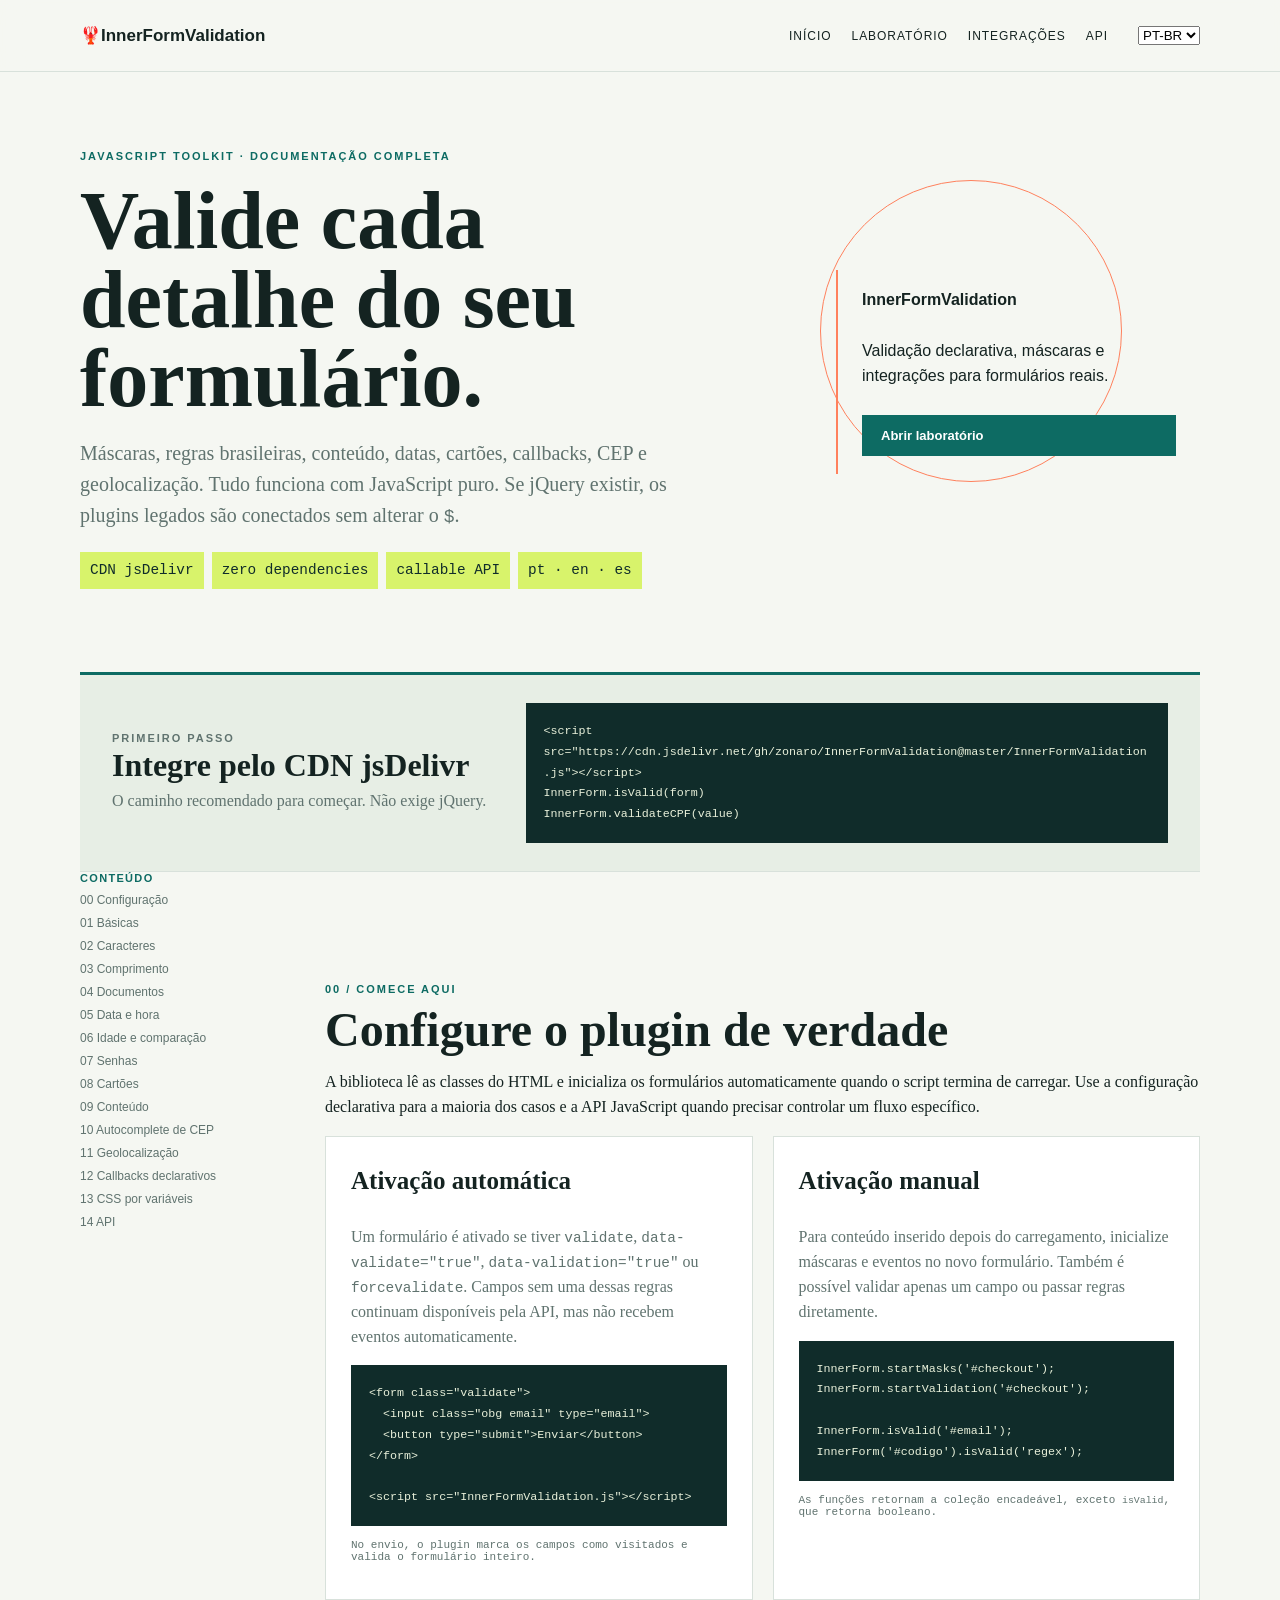
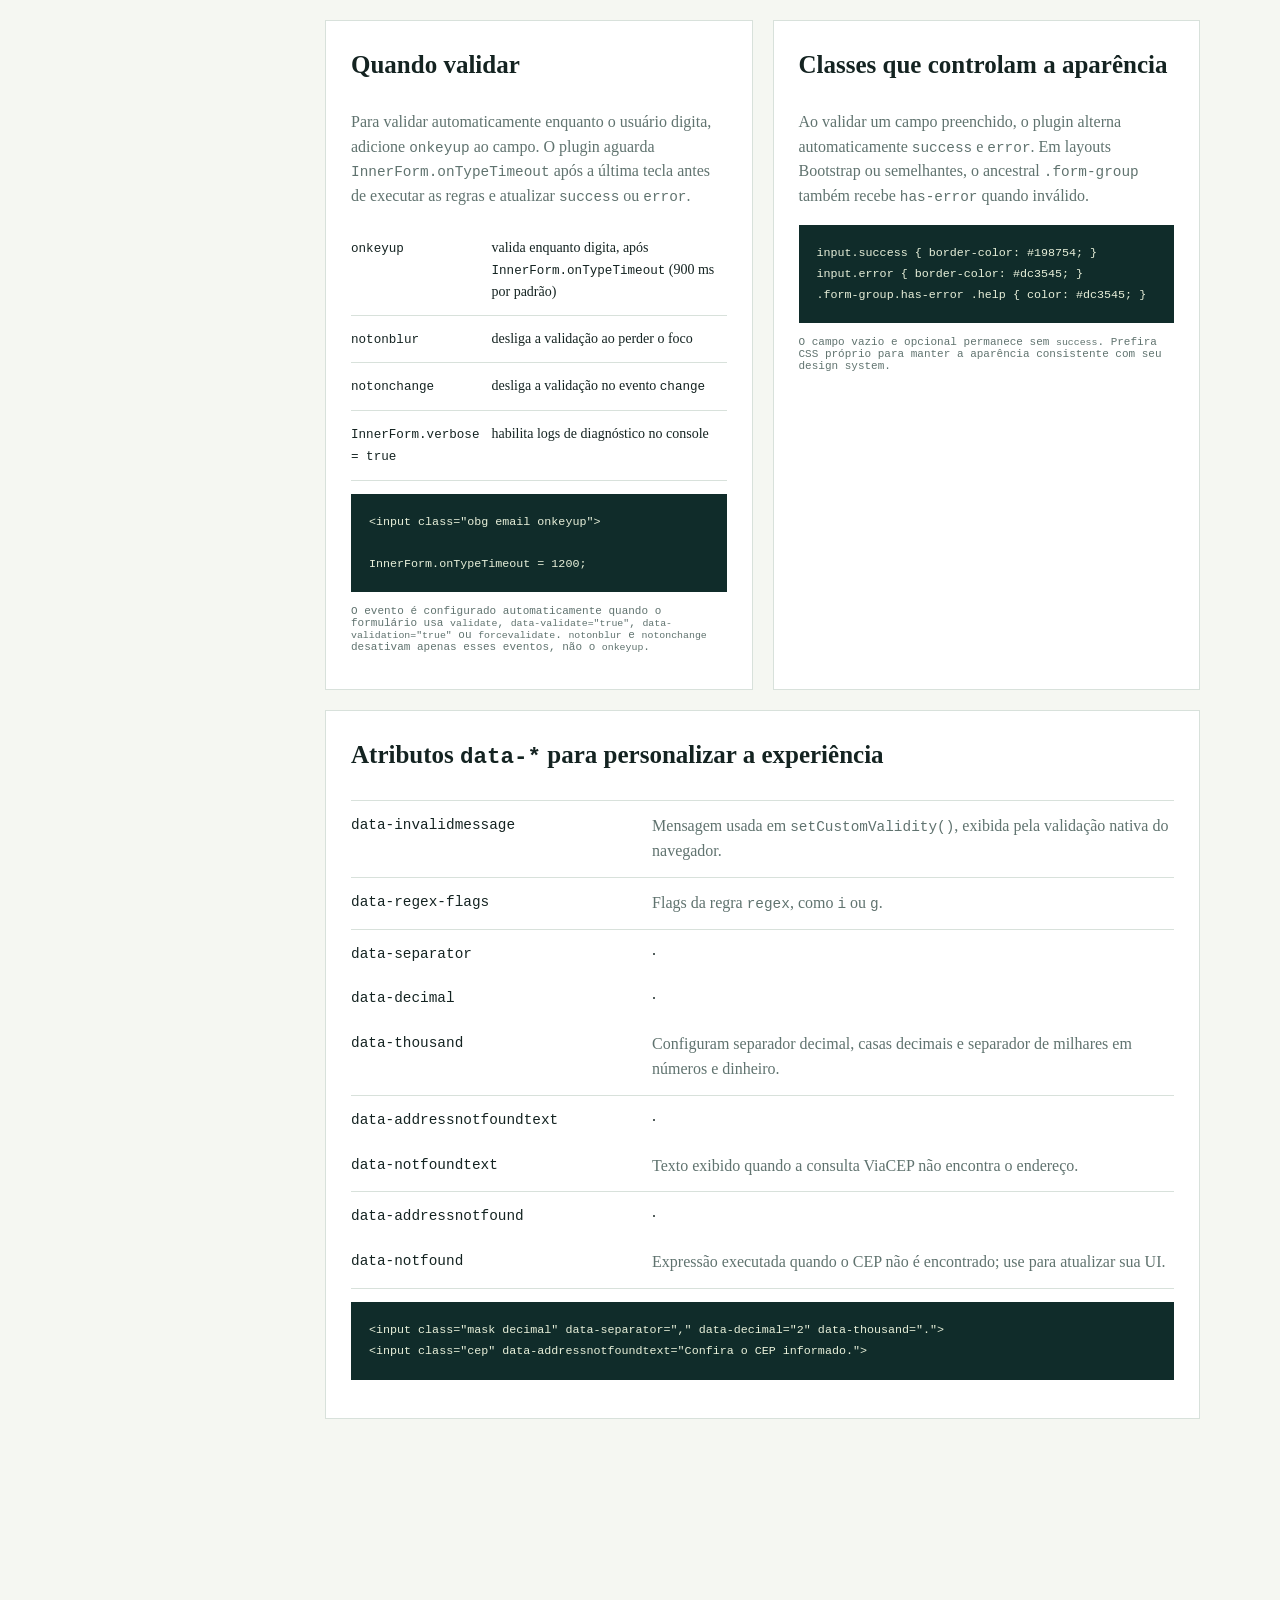
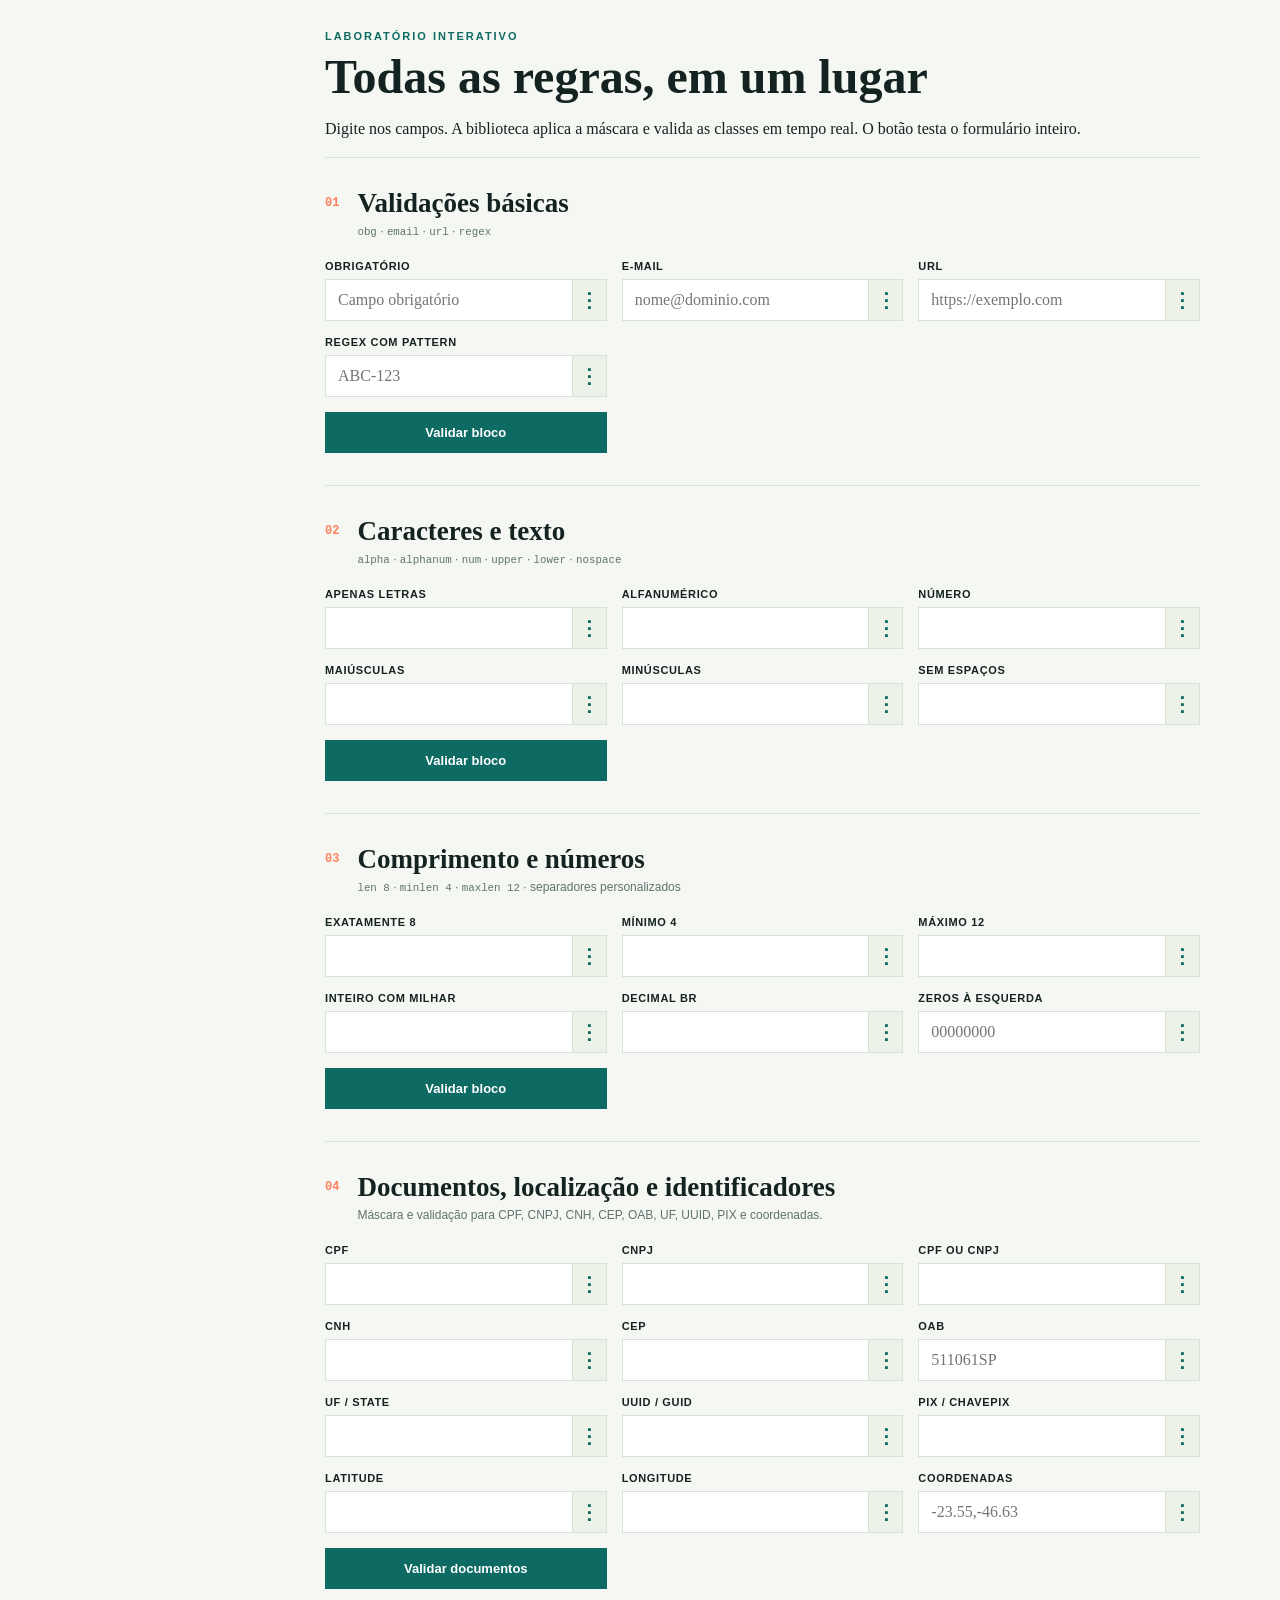
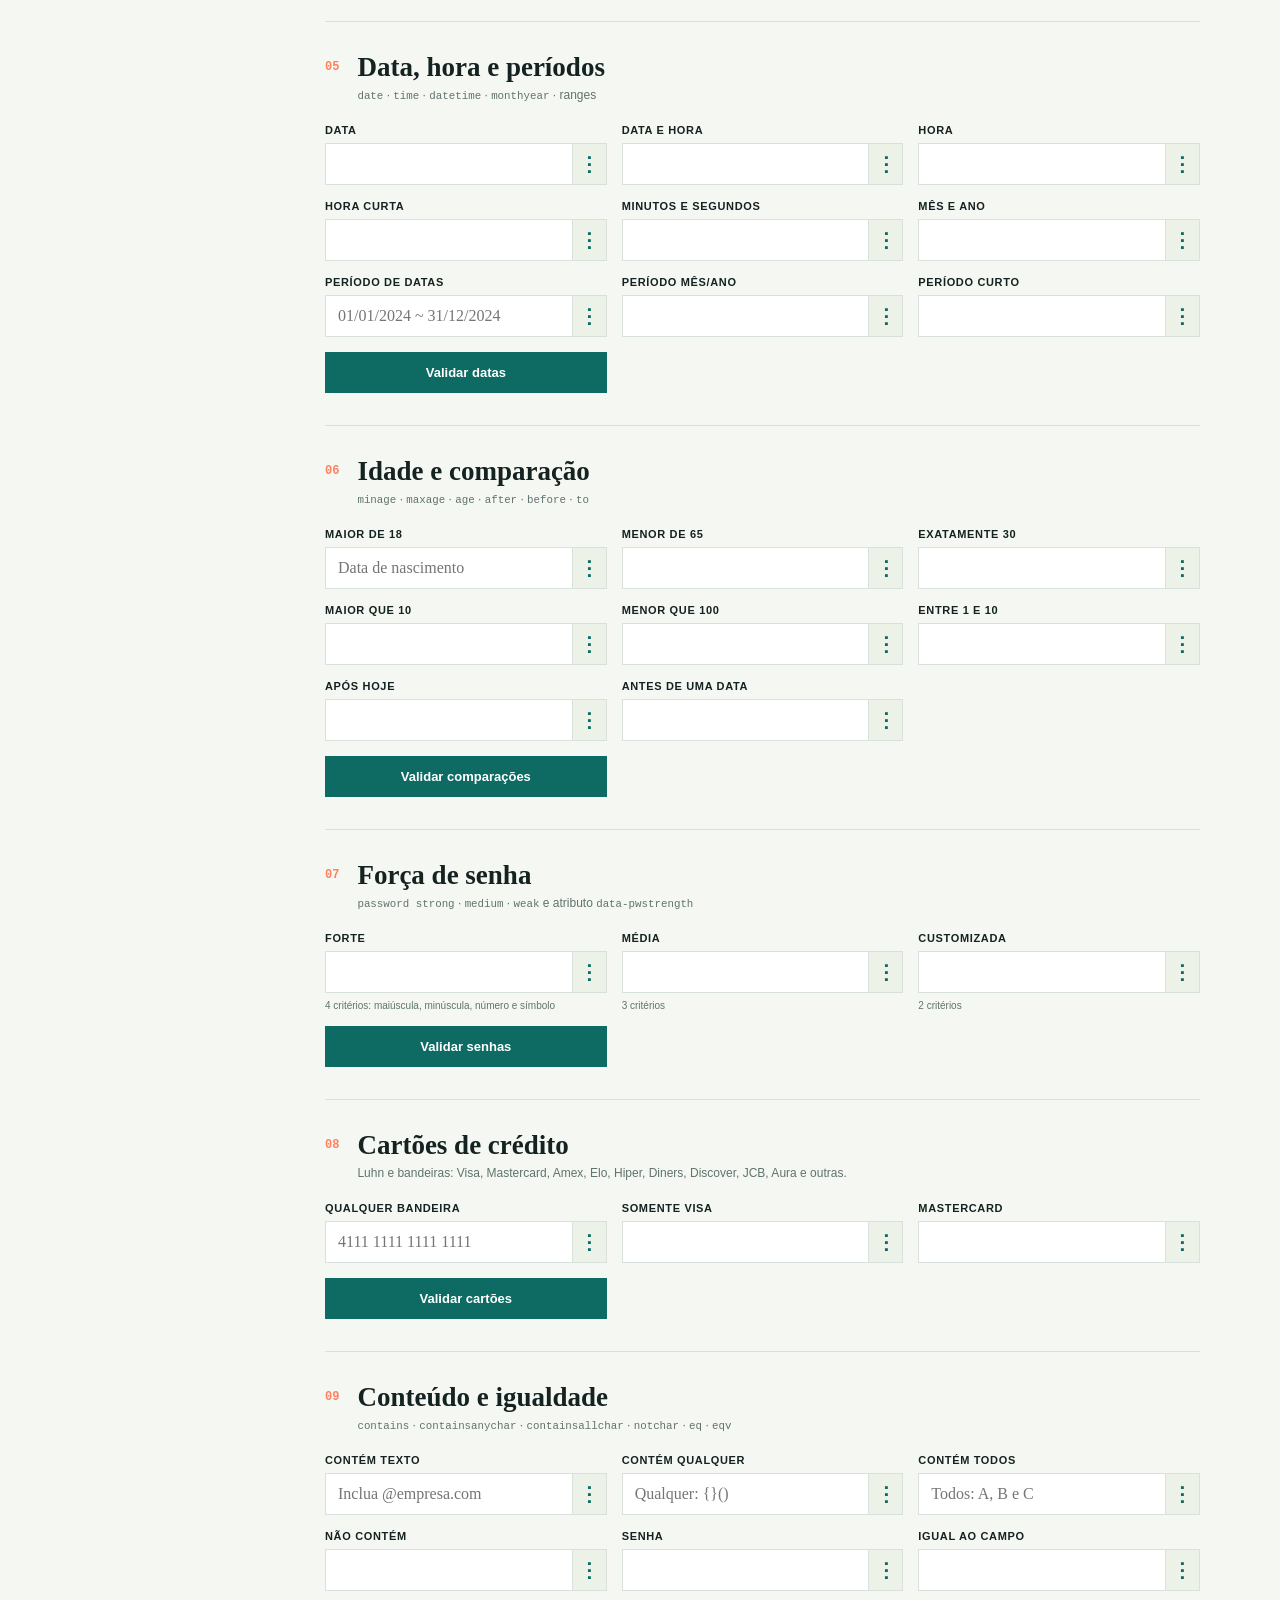
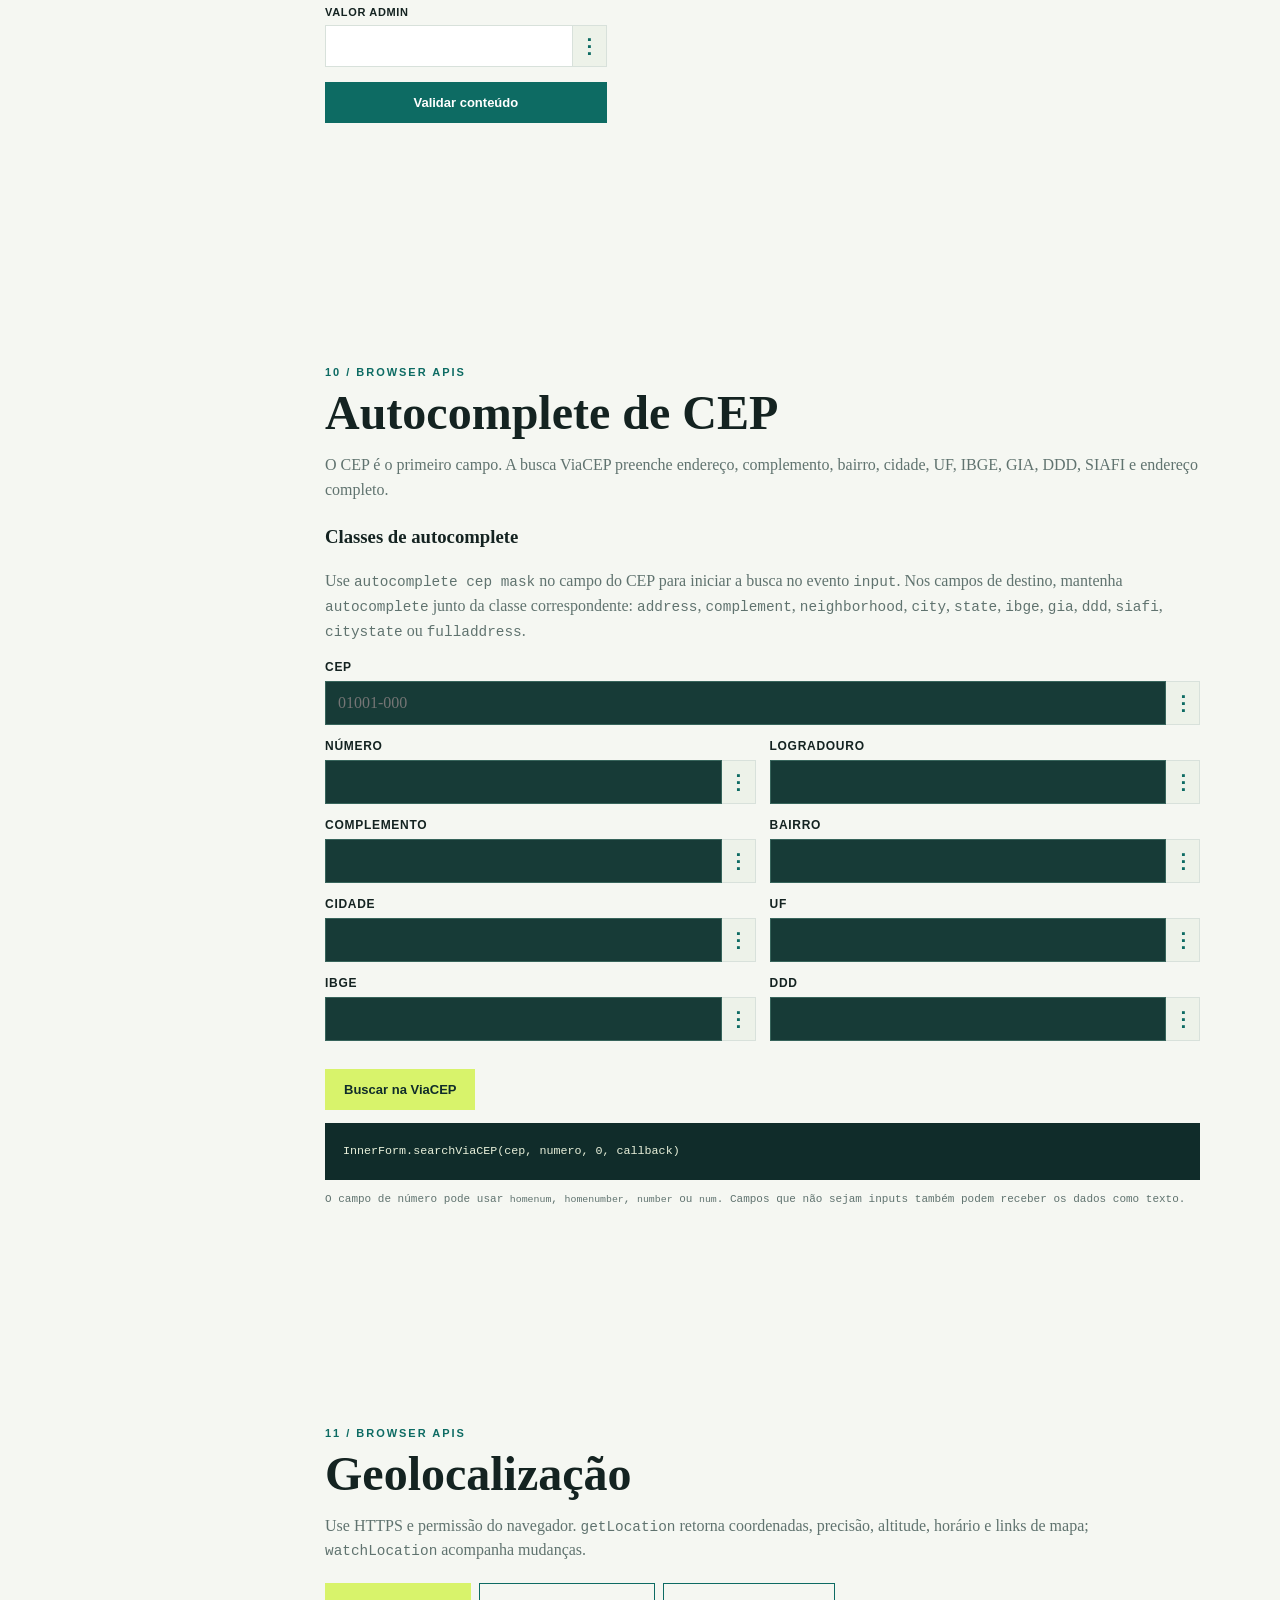
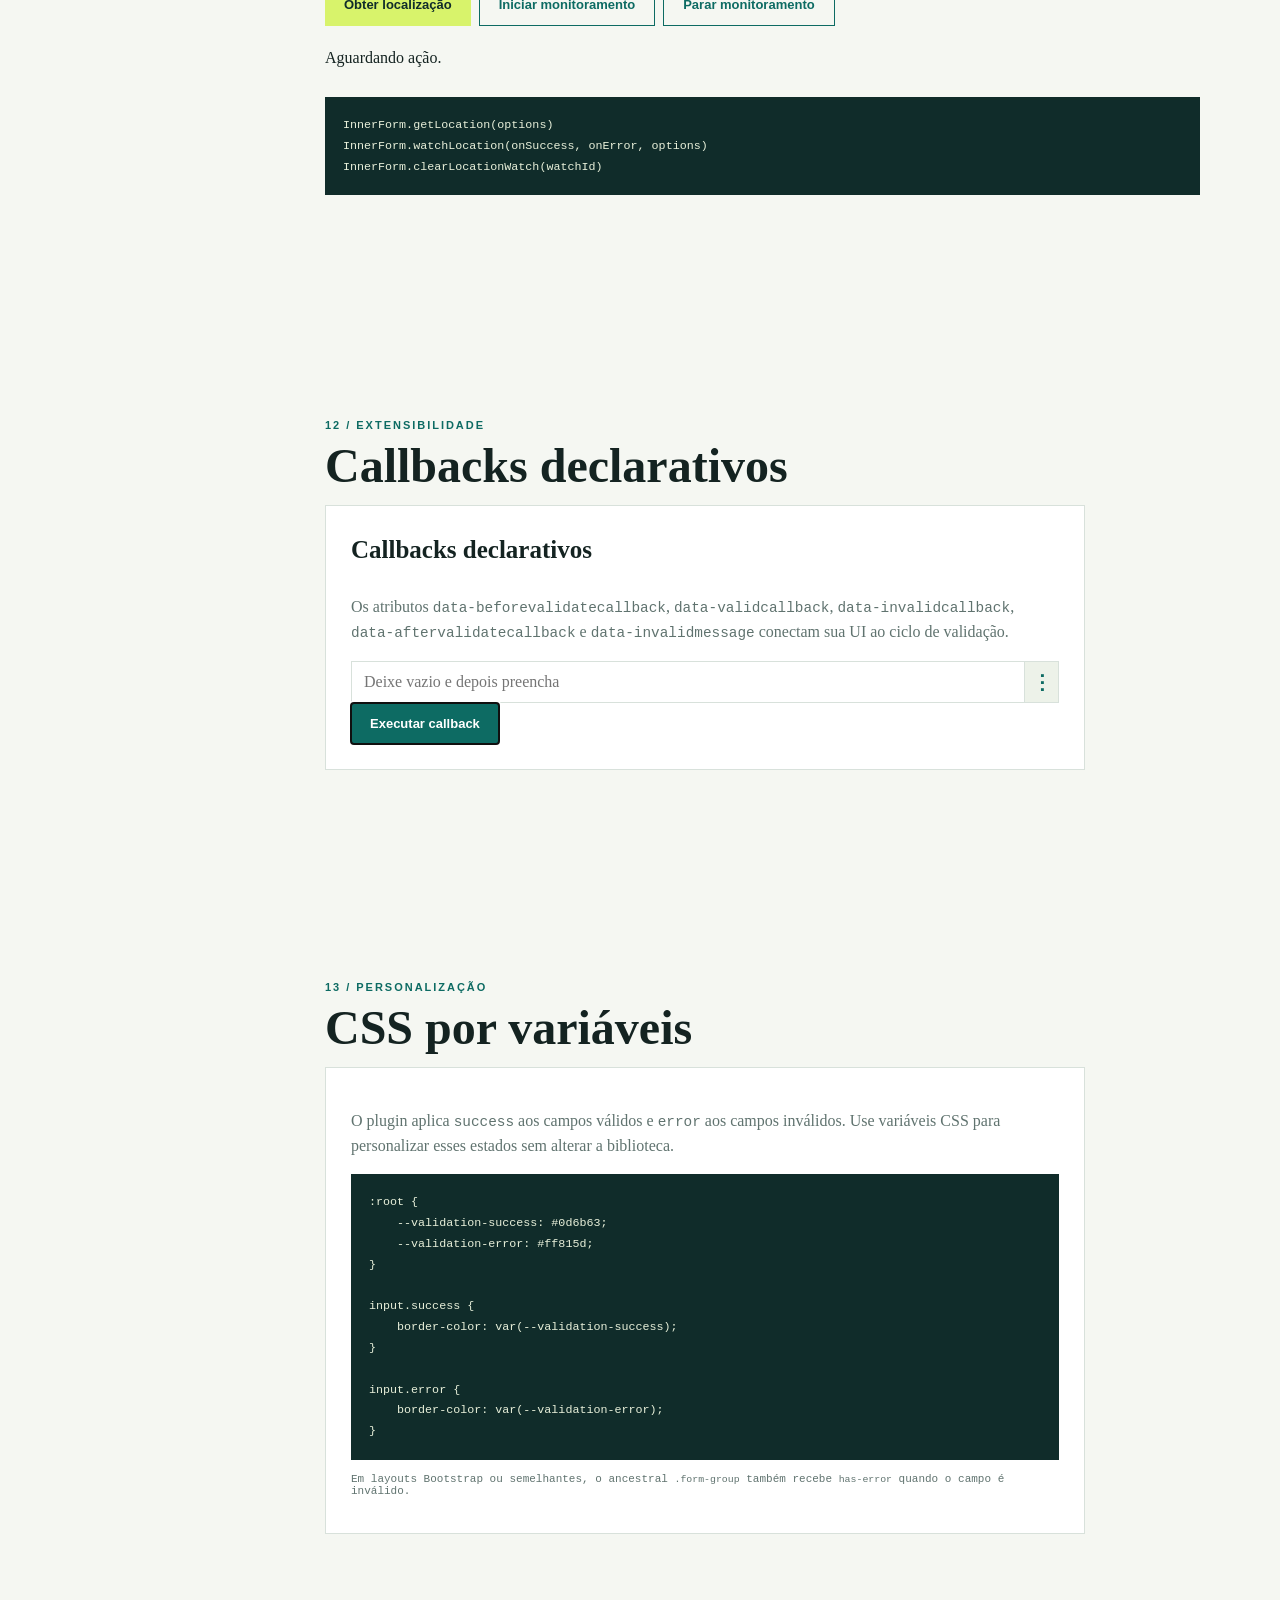
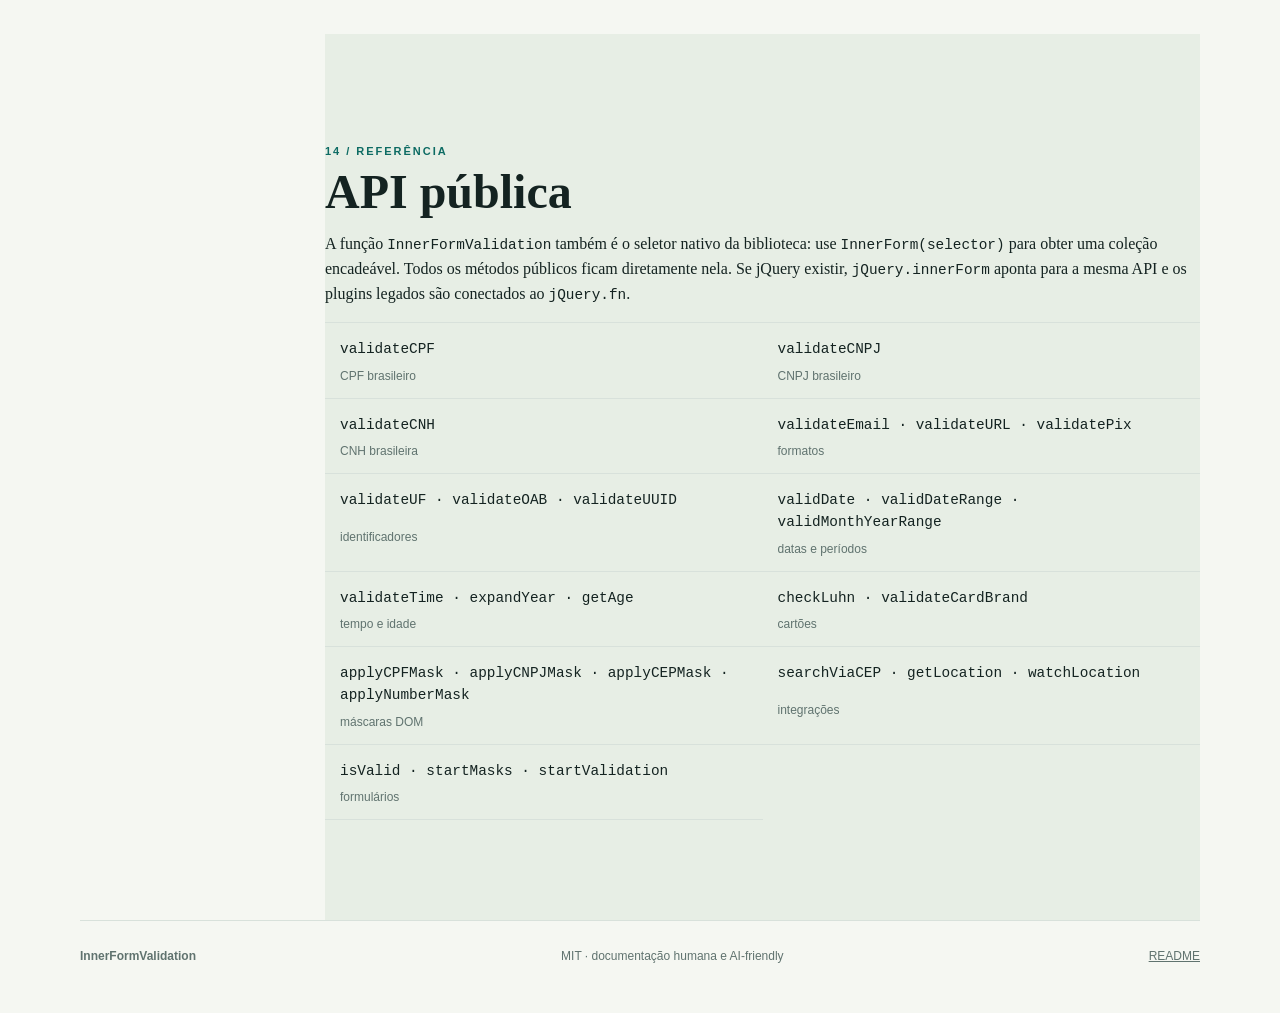
==== commit 306a2d10: "add docs" ====
--- a/index.html
+++ b/index.html
@@ -11,17 +11,17 @@
     <meta property="og:title" content="InnerFormValidation | Laboratório e documentação">
     <meta property="og:description" content="Teste todas as validações, máscaras e integrações do InnerForm.">
     <meta property="og:type" content="website">
-    <link rel="canonical" href="https://zonaro.github.io/InnerFormValidation/docs/">
+    <link rel="canonical" href="https://zonaro.github.io/InnerFormValidation/">
     <link rel="stylesheet" href="styles.css">
     <title>InnerFormValidation | Documentação completa</title>
     <script
-        type="application/ld+json">{"@context":"https://schema.org","@type":"TechArticle","headline":"InnerFormValidation: documentação completa","description":"API JavaScript independente de jQuery para validação, máscaras, ViaCEP e geolocalização.","url":"https://zonaro.github.io/InnerFormValidation/docs/","programmingLanguage":"JavaScript","license":"https://opensource.org/licenses/MIT"}</script>
+        type="application/ld+json">{"@context":"https://schema.org","@type":"TechArticle","headline":"InnerFormValidation: documentação completa","description":"API JavaScript independente de jQuery para validação, máscaras, ViaCEP e geolocalização.","url":"https://zonaro.github.io/InnerFormValidation/","programmingLanguage":"JavaScript","license":"https://opensource.org/licenses/MIT"}</script>
 </head>
 
 <body>
     <header class="topbar"><a class="brand" href="#inicio">🦞InnerFormValidation</a>
-        <nav aria-label="Navegação"><a href="#inicio">Início</a><a href="#laboratorio">Laboratório</a><a
-                href="#integracoes">Integrações</a><a href="#api">API</a></nav><select id="language"
+                <nav aria-label="Navegação"><a href="#inicio">Início</a><a href="#laboratorio">Laboratório</a><a
+                href="#cep">Integrações</a><a href="#api">API</a></nav><select id="language"
             aria-label="Idioma">
             <option value="pt">PT-BR</option>
             <option value="en">EN</option>
@@ -60,8 +60,9 @@
                     Básicas</a><a href="#strings">02
                     Caracteres</a><a href="#tamanho">03 Comprimento</a><a href="#documentos">04 Documentos</a><a
                     href="#datas">05 Data e hora</a><a href="#comparacoes">06 Idade e comparação</a><a href="#senha">07
-                    Senhas</a><a href="#cartoes">08 Cartões</a><a href="#conteudo">09 Conteúdo</a><a
-                    href="#integracoes">10 CEP e geo</a><a href="#callbacks">11 Callbacks</a><a href="#api">12 API</a>
+                    Senhas</a><a href="#cartoes">08 Cartões</a><a href="#conteudo">09 Conteúdo</a><a href="#cep">10
+                    Autocomplete de CEP</a><a href="#geolocation">11 Geolocalização</a><a href="#callbacks">12 Callbacks
+                    declarativos</a><a href="#css-variaveis">13 CSS por variáveis</a><a href="#api">14 API</a>
             </aside>
             <div class="content">
                 <section id="configuracao" class="section configuration">
@@ -103,6 +104,9 @@
                     <div class="configuration-grid">
                         <article class="panel">
                             <h3>Quando validar</h3>
+                            <p>Para validar automaticamente enquanto o usuário digita, adicione <code>onkeyup</code> ao
+                                campo. O plugin aguarda <code>InnerForm.onTypeTimeout</code> após a última tecla antes de
+                                executar as regras e atualizar <code>success</code> ou <code>error</code>.</p>
                             <table class="config-table">
                                 <tbody>
                                     <tr>
@@ -124,7 +128,13 @@
                                     </tr>
                                 </tbody>
                             </table>
-                            <pre><code>InnerForm.onTypeTimeout = 1200;</code></pre>
+                            <pre><code>&lt;input class="obg email onkeyup"&gt;
+
+InnerForm.onTypeTimeout = 1200;</code></pre>
+                            <p class="hint">O evento é configurado automaticamente quando o formulário usa
+                                <code>validate</code>, <code>data-validate="true"</code>, <code>data-validation="true"</code>
+                                ou <code>forcevalidate</code>. <code>notonblur</code> e <code>notonchange</code> desativam
+                                apenas esses eventos, não o <code>onkeyup</code>.</p>
                         </article>
                         <article class="panel">
                             <h3>Classes que controlam a aparência</h3>
@@ -327,48 +337,56 @@
                                 conteúdo</button><output></output></form>
                     </section>
                 </section>
-                <section id="integracoes" class="section integrations">
+                <section id="cep" class="section integrations">
                     <p class="eyebrow">10 / browser APIs</p>
-                    <h2>Integrações que fazem o formulário viver</h2>
-                    <div class="integration-grid">
-                        <article id="cep">
-                            <h3>Autocomplete por CEP</h3>
-                            <p>O CEP é o primeiro campo. A busca ViaCEP preenche endereço, complemento, bairro, cidade,
-                                UF, IBGE, GIA, DDD, SIAFI e endereço completo.</p>
-                            <form id="cep-form" class="address-form"><label>CEP<input id="cep-input" class="mask cep"
-                                        placeholder="01001-000"></label><label>Número<input
-                                        class="autocomplete homenum"></label><label>Logradouro<input
-                                        class="autocomplete address" readonly></label><label>Complemento<input
-                                        class="autocomplete complement" readonly></label><label>Bairro<input
-                                        class="autocomplete neighborhood" readonly></label><label>Cidade<input
-                                        class="autocomplete city" readonly></label><label>UF<input
-                                        class="autocomplete state" readonly></label><label>IBGE<input
-                                        class="autocomplete ibge" readonly></label><label>DDD<input
-                                        class="autocomplete ddd" readonly></label><output
-                                    id="cep-status"></output><button type="button" id="cep-button"
-                                    class="button light">Buscar na ViaCEP</button></form>
-                            <pre><code>InnerForm.searchViaCEP(cep, numero, 0, callback)</code></pre>
-                        </article>
-                        <article id="geolocation">
-                            <h3>Geolocalização</h3>
-                            <p>Use HTTPS e permissão do navegador. <code>getLocation</code> retorna coordenadas,
-                                precisão, altitude, horário e links de mapa; <code>watchLocation</code> acompanha
-                                mudanças.</p>
-                            <div class="geo-actions"><button id="geo-get" class="button light">Obter
-                                    localização</button><button id="geo-watch" class="button outline">Iniciar
-                                    monitoramento</button><button id="geo-stop" class="button outline">Parar
-                                    monitoramento</button></div><output id="geo-status" role="status">Aguardando
-                                ação.</output>
-                            <dl id="geo-result" class="geo-result"></dl>
-                            <pre><code>InnerForm.getLocation(options)
+                    <h2>Autocomplete de CEP</h2>
+                    <article>
+                        <p>O CEP é o primeiro campo. A busca ViaCEP preenche endereço, complemento, bairro, cidade,
+                            UF, IBGE, GIA, DDD, SIAFI e endereço completo.</p>
+                        <h3>Classes de autocomplete</h3>
+                        <p>Use <code>autocomplete cep mask</code> no campo do CEP para iniciar a busca no evento
+                            <code>input</code>. Nos campos de destino, mantenha <code>autocomplete</code> junto da classe
+                            correspondente: <code>address</code>, <code>complement</code>, <code>neighborhood</code>,
+                            <code>city</code>, <code>state</code>, <code>ibge</code>, <code>gia</code>, <code>ddd</code>,
+                            <code>siafi</code>, <code>citystate</code> ou <code>fulladdress</code>.</p>
+                        <form id="cep-form" class="address-form"><label>CEP<input id="cep-input" class="autocomplete mask cep"
+                                    placeholder="01001-000"></label><label>Número<input
+                                    class="autocomplete homenum"></label><label>Logradouro<input
+                                    class="autocomplete address" readonly></label><label>Complemento<input
+                                    class="autocomplete complement" readonly></label><label>Bairro<input
+                                    class="autocomplete neighborhood" readonly></label><label>Cidade<input
+                                    class="autocomplete city" readonly></label><label>UF<input
+                                    class="autocomplete state" readonly></label><label>IBGE<input
+                                    class="autocomplete ibge" readonly></label><label>DDD<input class="autocomplete ddd"
+                                    readonly></label><output id="cep-status"></output><button type="button"
+                                id="cep-button" class="button light">Buscar na ViaCEP</button></form>
+                        <pre><code>InnerForm.searchViaCEP(cep, numero, 0, callback)</code></pre>
+                        <p class="hint">O campo de número pode usar <code>homenum</code>, <code>homenumber</code>,
+                            <code>number</code> ou <code>num</code>. Campos que não sejam inputs também podem receber os
+                            dados como texto.</p>
+                    </article>
+                </section>
+                <section id="geolocation" class="section integrations">
+                    <p class="eyebrow">11 / browser APIs</p>
+                    <h2>Geolocalização</h2>
+                    <article>
+                        <p>Use HTTPS e permissão do navegador. <code>getLocation</code> retorna coordenadas,
+                            precisão, altitude, horário e links de mapa; <code>watchLocation</code> acompanha
+                            mudanças.</p>
+                        <div class="geo-actions"><button id="geo-get" class="button light">Obter
+                                localização</button><button id="geo-watch" class="button outline">Iniciar
+                                monitoramento</button><button id="geo-stop" class="button outline">Parar
+                                monitoramento</button></div><output id="geo-status" role="status">Aguardando
+                            ação.</output>
+                        <dl id="geo-result" class="geo-result"></dl>
+                        <pre><code>InnerForm.getLocation(options)
 InnerForm.watchLocation(onSuccess, onError, options)
 InnerForm.clearLocationWatch(watchId)</code></pre>
-                        </article>
-                    </div>
+                    </article>
                 </section>
                 <section id="callbacks" class="section">
-                    <p class="eyebrow">11 / extensibilidade</p>
-                    <h2>Callbacks e visual customizável</h2>
+                    <p class="eyebrow">12 / extensibilidade</p>
+                    <h2>Callbacks declarativos</h2>
                     <div class="columns">
                         <article class="panel">
                             <h3>Callbacks declarativos</h3>
@@ -381,21 +399,34 @@
                                 placeholder="Deixe vazio e depois preencha"><button id="callback-button"
                                 class="button primary">Executar callback</button><output id="callback-status"></output>
                         </article>
-                        <article class="panel">
-                            <h3>CSS por variáveis</h3>
-                            <p>O tema da documentação usa variáveis simples. Altere a cor de destaque para visualizar a
-                                ideia.</p><label>Cor de destaque<input type="color" id="accent-picker"
-                                    value="#d8f36b"></label>
+                            </div>
+                </section>
+                <section id="css-variaveis" class="section">
+                    <p class="eyebrow">13 / personalização</p>
+                    <h2>CSS por variáveis</h2>
+                    <div class="columns">
+                        <article class="panel">
+                                                        <p>O plugin aplica <code>success</code> aos campos válidos e <code>error</code> aos campos
+                                                                inválidos. Use variáveis CSS para personalizar esses estados sem alterar a biblioteca.</p>
                             <pre><code>:root {
-  --lime: #d8f36b;
-  --teal: #0d6b63;
-  --orange: #ff815d;
+    --validation-success: #0d6b63;
+    --validation-error: #ff815d;
+}
+
+input.success {
+    border-color: var(--validation-success);
+}
+
+input.error {
+    border-color: var(--validation-error);
 }</code></pre>
+                                                        <p class="hint">Em layouts Bootstrap ou semelhantes, o ancestral <code>.form-group</code>
+                                                                também recebe <code>has-error</code> quando o campo é inválido.</p>
                         </article>
                     </div>
                 </section>
                 <section id="api" class="section api">
-                    <p class="eyebrow">12 / referência</p>
+                    <p class="eyebrow">14 / referência</p>
                     <h2>API pública</h2>
                     <p class="intro">A função <code>InnerFormValidation</code> também é o seletor nativo da biblioteca:
                         use <code>InnerForm(selector)</code> para obter uma coleção encadeável. Todos os
@@ -426,7 +457,7 @@
     <div id="field-menu" class="field-menu" hidden role="menu"><button type="button" data-field-action="classes"
             role="menuitem">Copiar classes CSS de validação</button><button type="button" data-field-action="html"
             role="menuitem">Copiar HTML</button></div>
-    <script src="../InnerFormValidation.js"></script>
+    <script src="InnerFormValidation.js"></script>
     <script src="docs.js"></script>
 </body>
 
--- a/styles.css
+++ b/styles.css
@@ -586,6 +586,11 @@
     gap: 20px
 }
 
+#callbacks .columns,
+#css-variaveis .columns {
+    grid-template-columns: minmax(0, 760px)
+}
+
 .panel,
 .demo-form,
 .mask-grid,
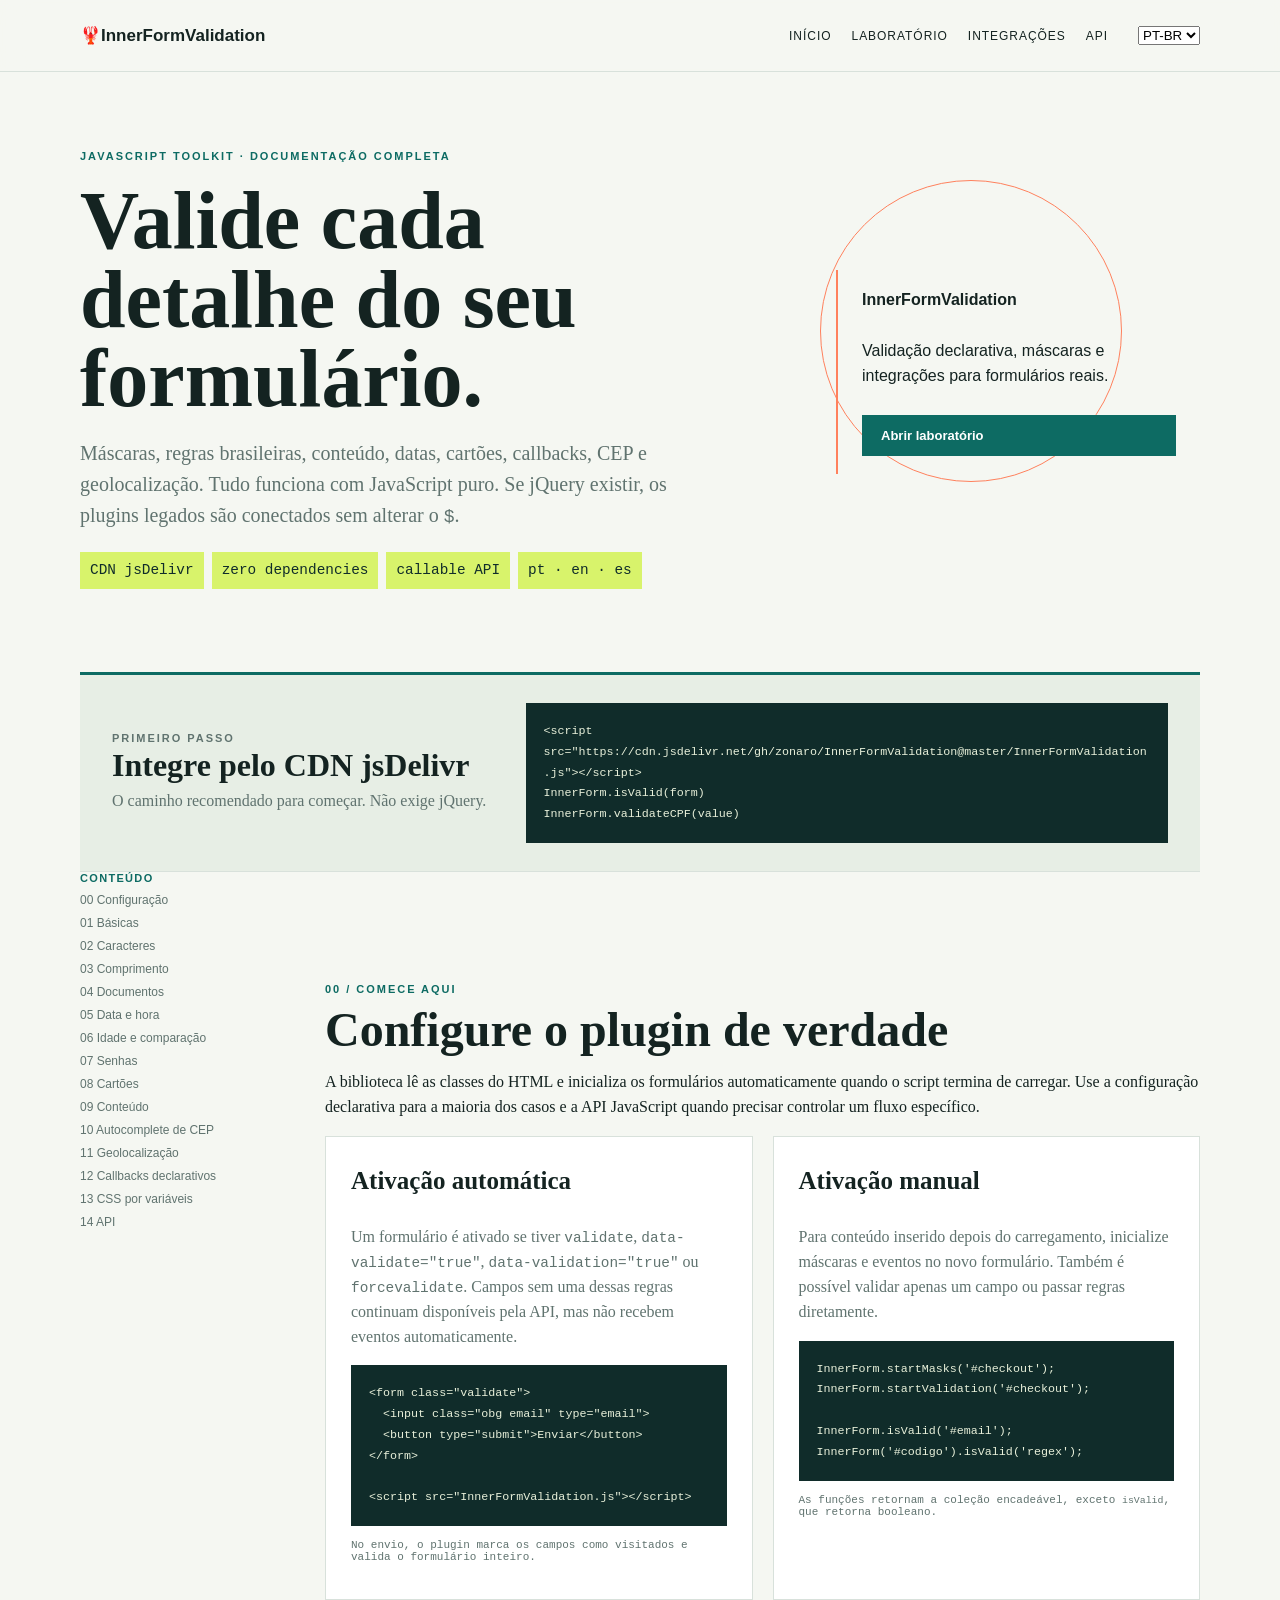
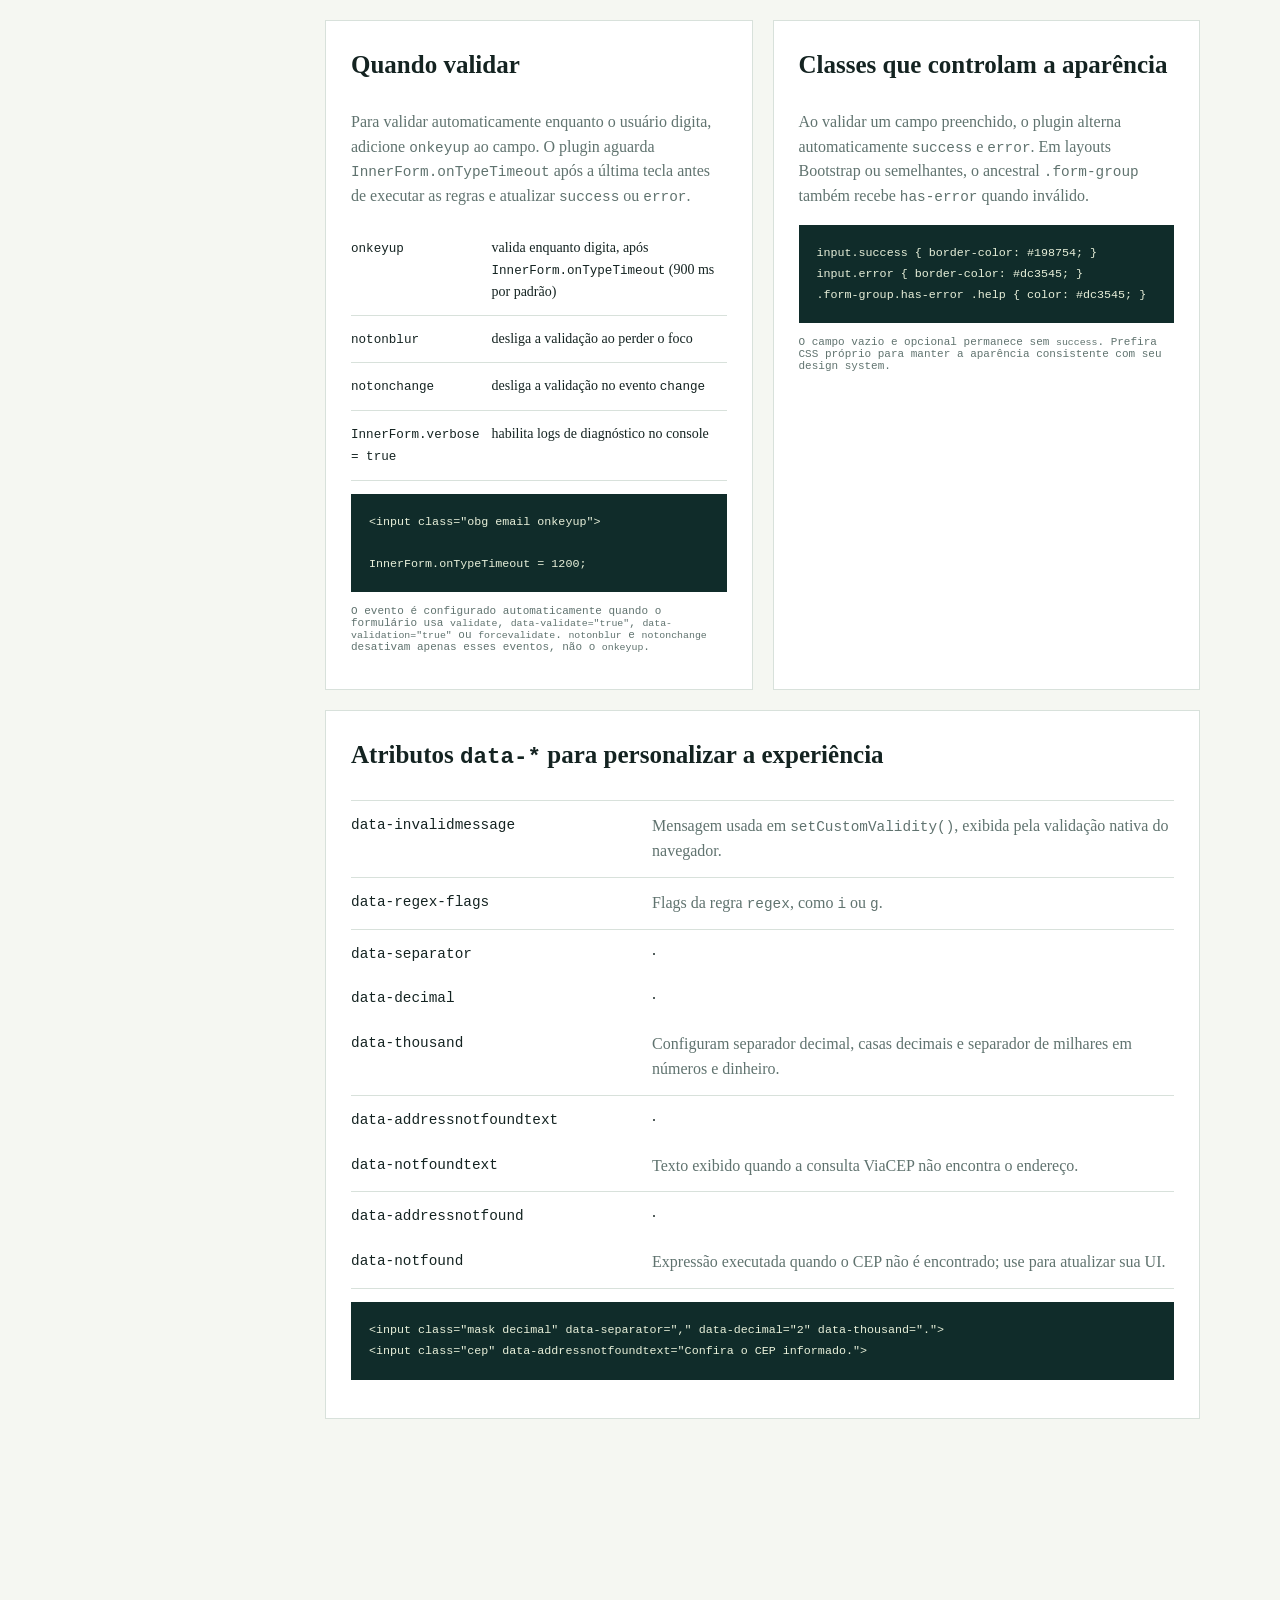
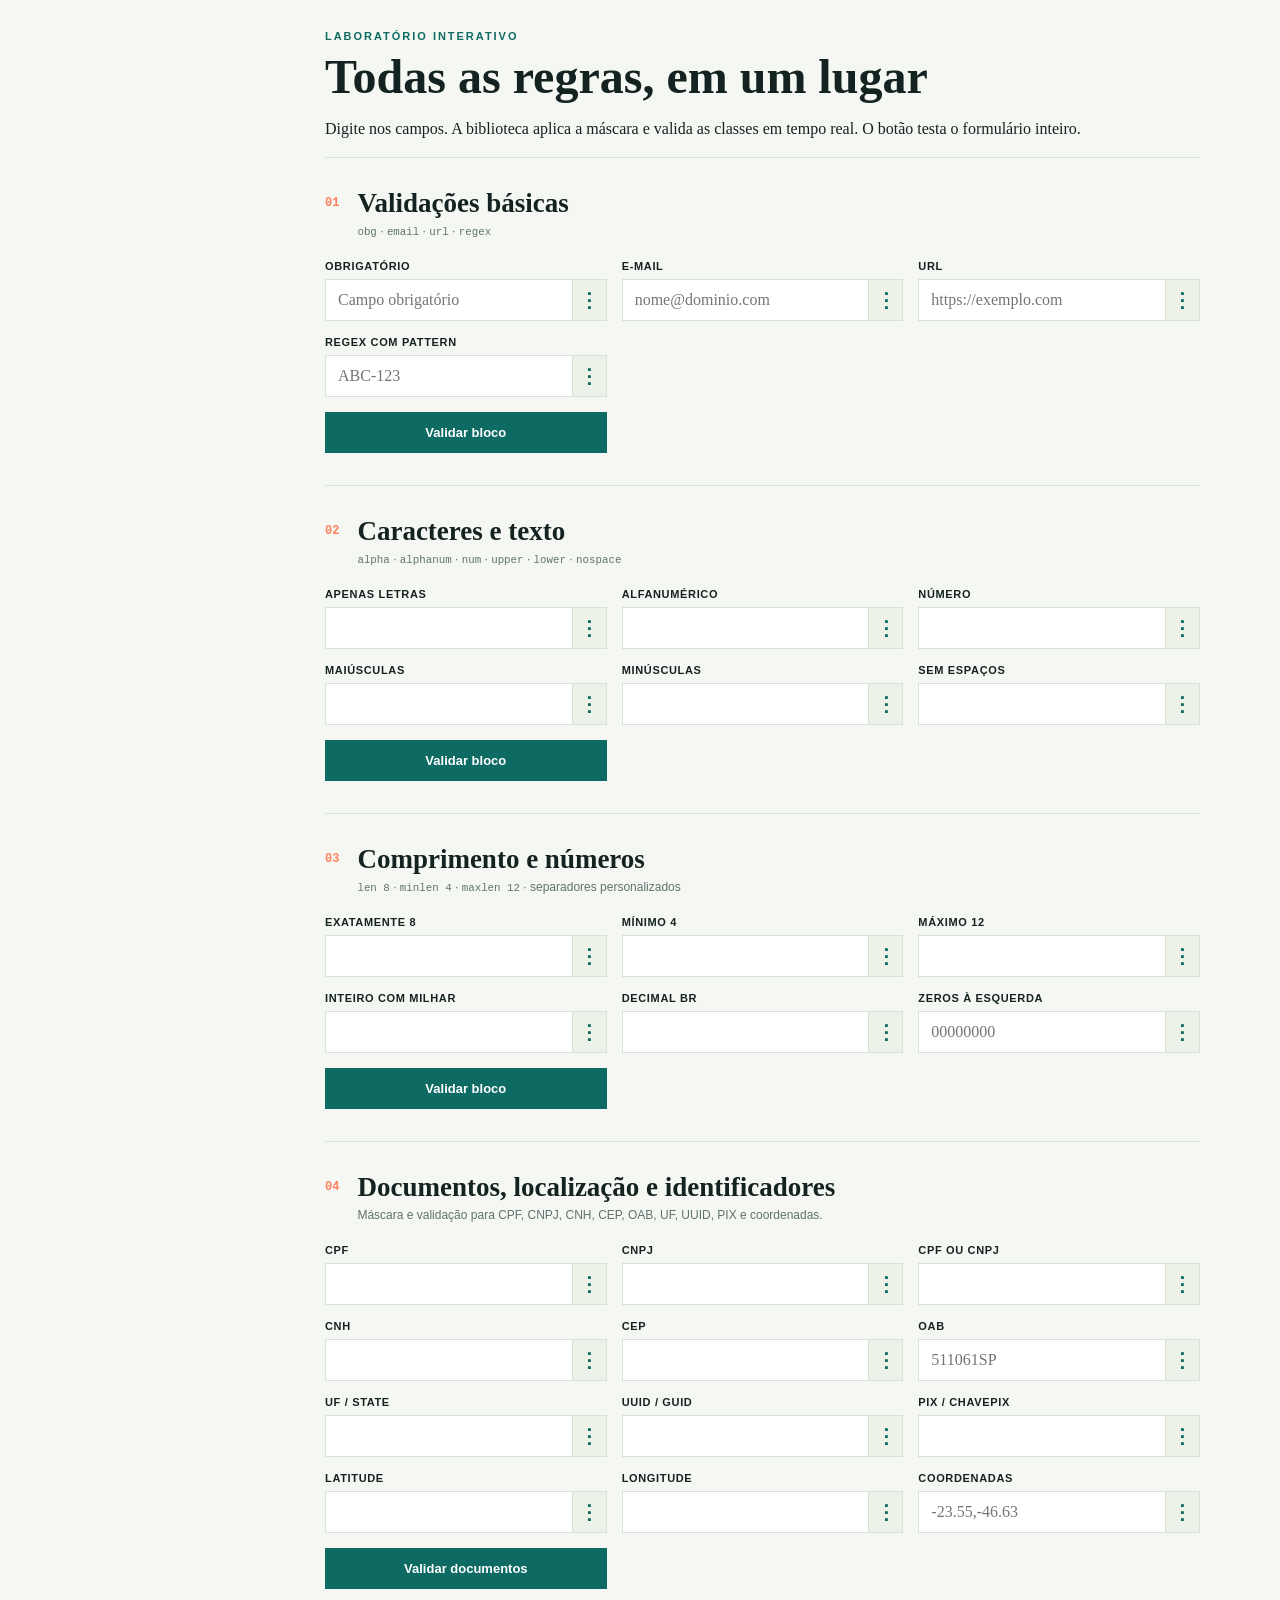
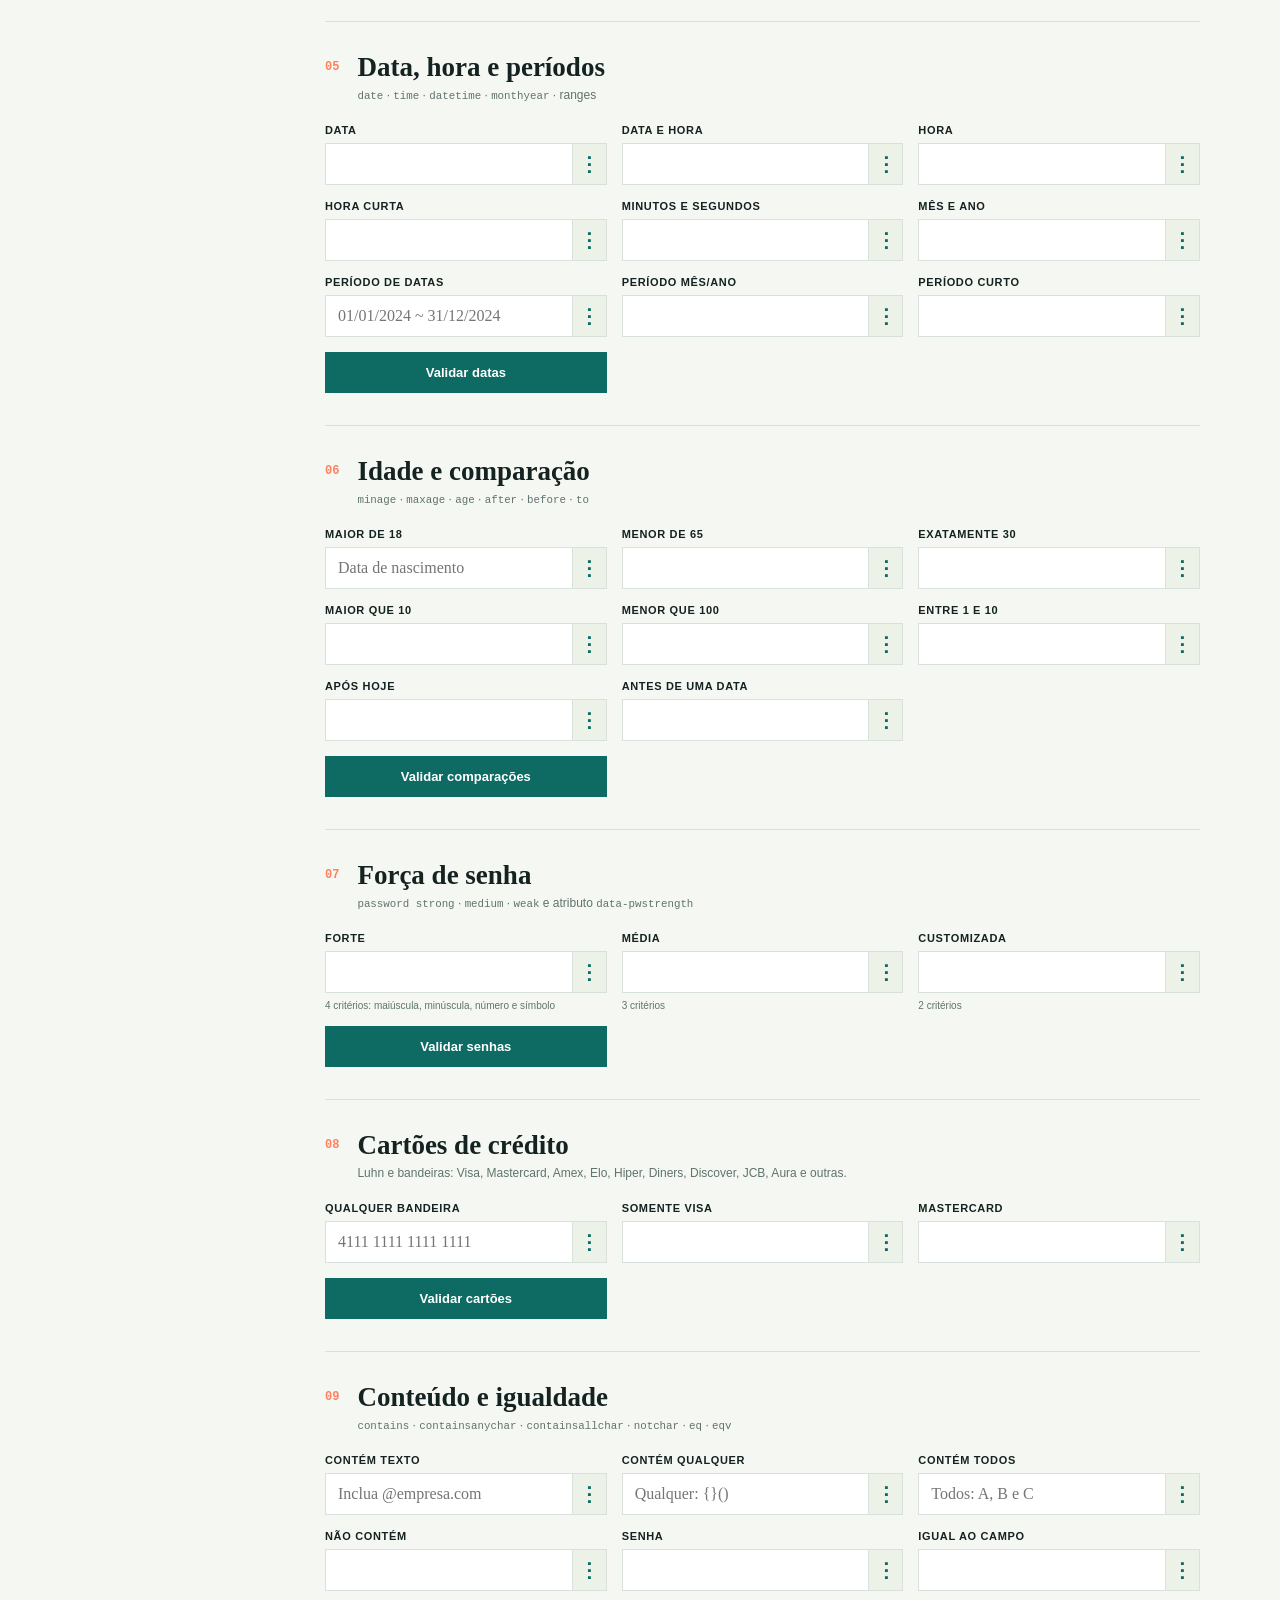
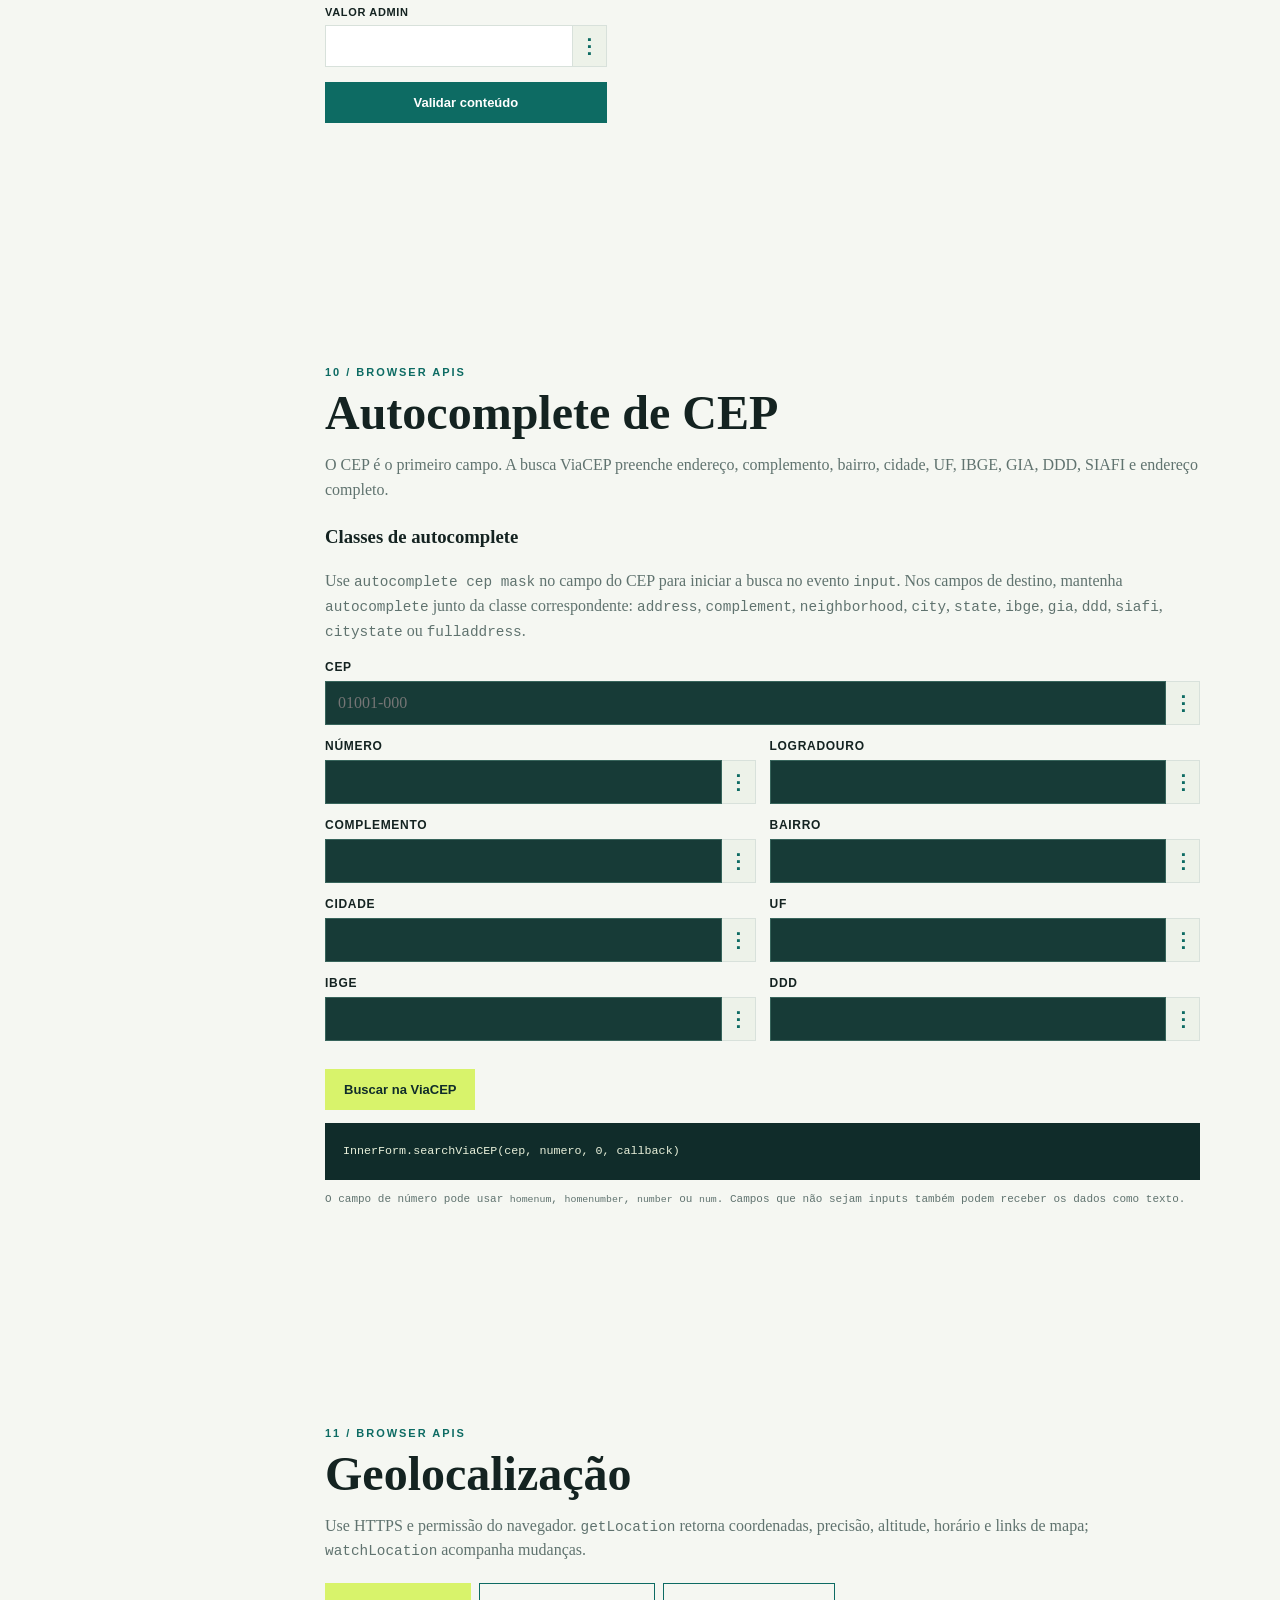
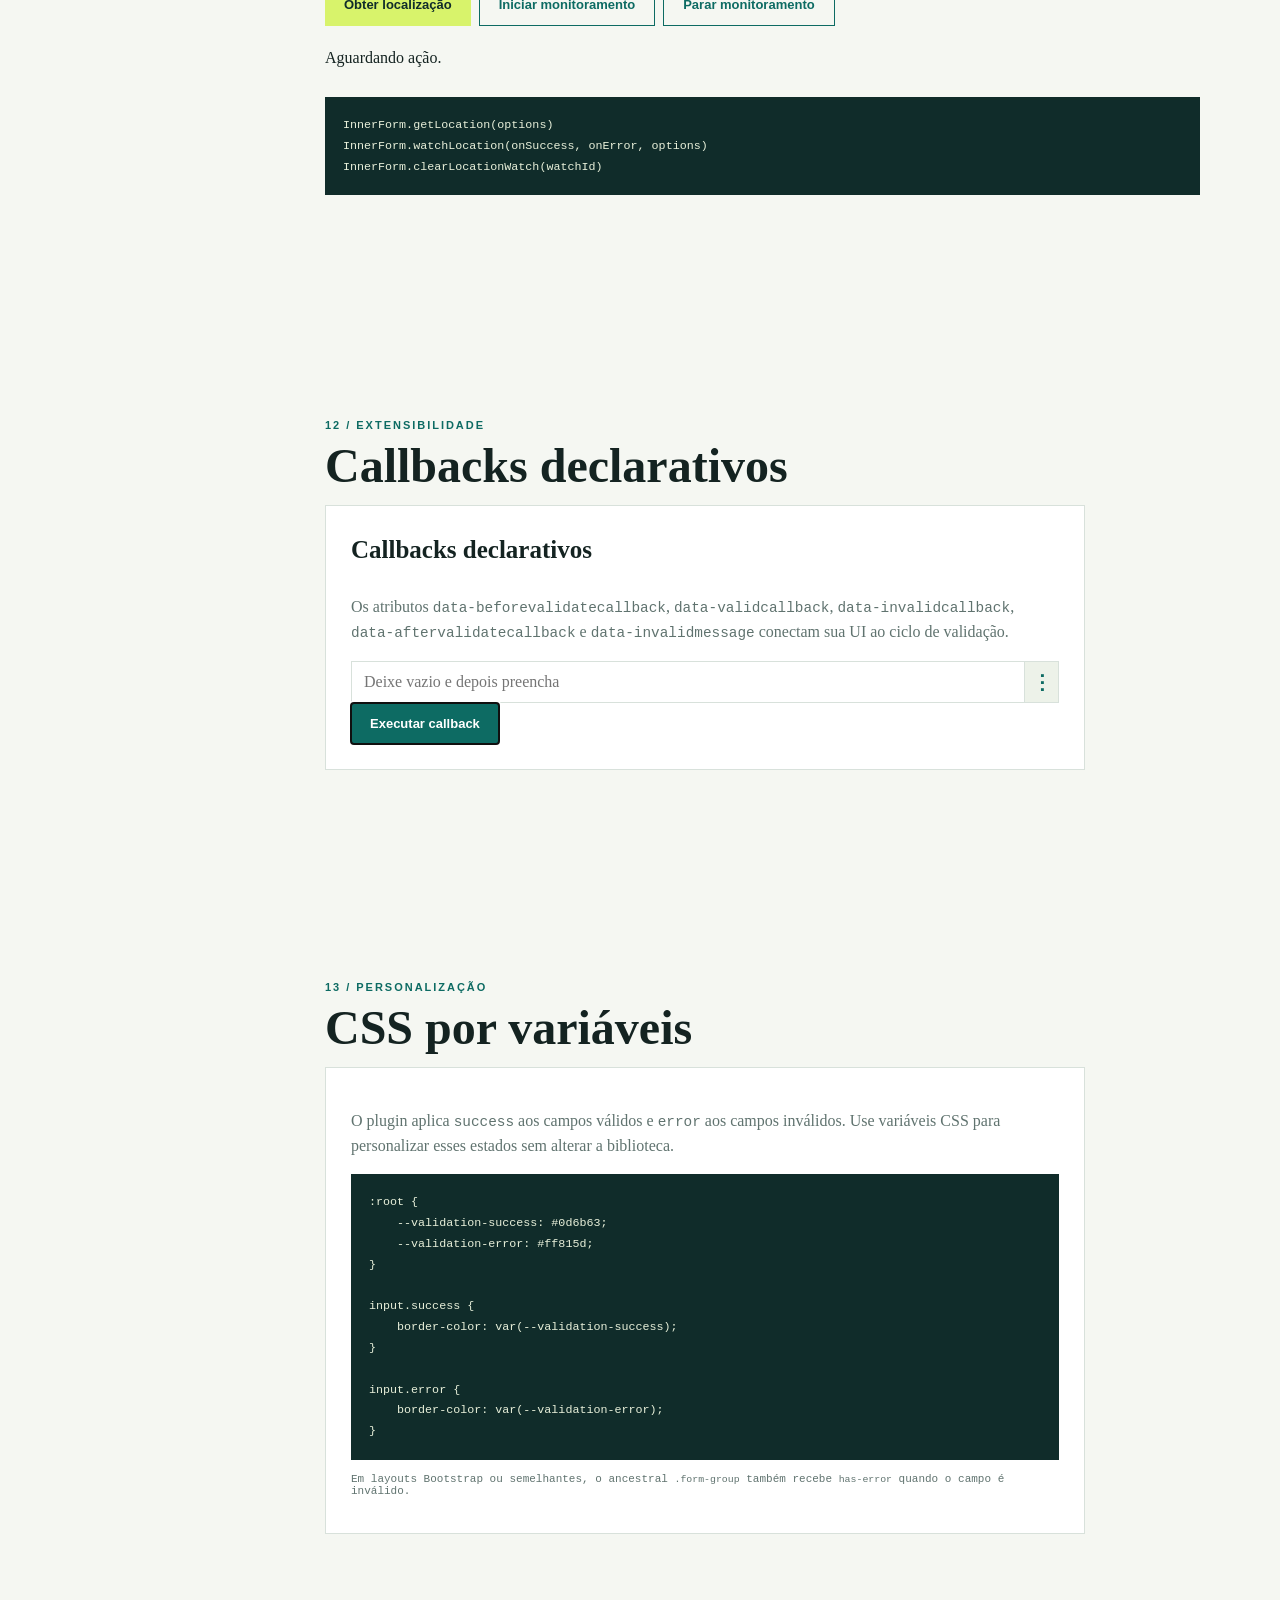
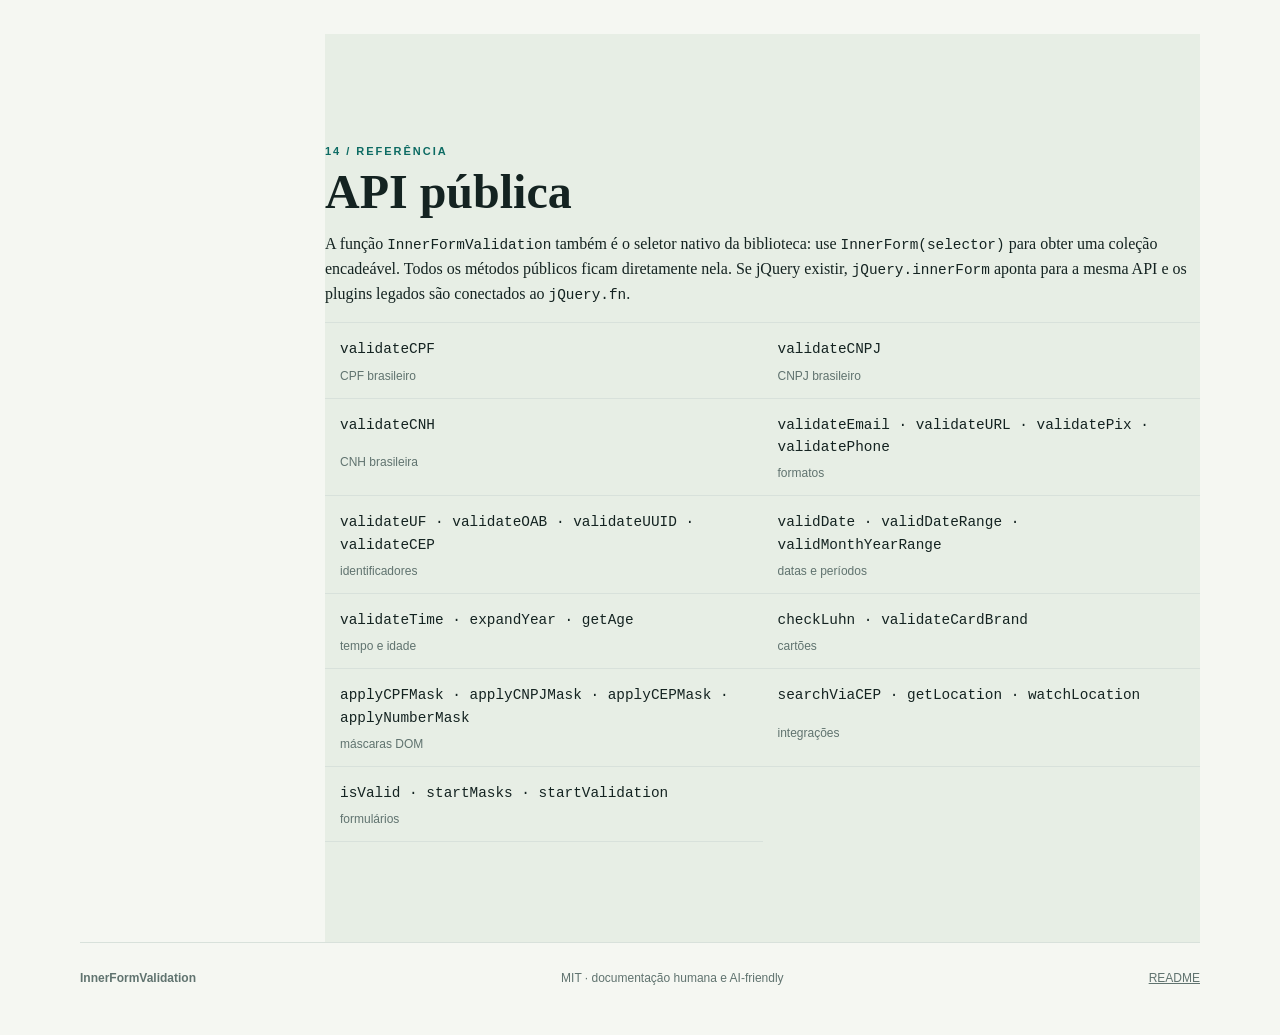
==== commit 9a22d504: "-" ====
--- a/index.html
+++ b/index.html
@@ -20,9 +20,8 @@
 
 <body>
     <header class="topbar"><a class="brand" href="#inicio">🦞InnerFormValidation</a>
-                <nav aria-label="Navegação"><a href="#inicio">Início</a><a href="#laboratorio">Laboratório</a><a
-                href="#cep">Integrações</a><a href="#api">API</a></nav><select id="language"
-            aria-label="Idioma">
+        <nav aria-label="Navegação"><a href="#inicio">Início</a><a href="#laboratorio">Laboratório</a><a
+                href="#cep">Integrações</a><a href="#api">API</a></nav><select id="language" aria-label="Idioma">
             <option value="pt">PT-BR</option>
             <option value="en">EN</option>
             <option value="es">ES</option>
@@ -105,7 +104,8 @@
                         <article class="panel">
                             <h3>Quando validar</h3>
                             <p>Para validar automaticamente enquanto o usuário digita, adicione <code>onkeyup</code> ao
-                                campo. O plugin aguarda <code>InnerForm.onTypeTimeout</code> após a última tecla antes de
+                                campo. O plugin aguarda <code>InnerForm.onTypeTimeout</code> após a última tecla antes
+                                de
                                 executar as regras e atualizar <code>success</code> ou <code>error</code>.</p>
                             <table class="config-table">
                                 <tbody>
@@ -132,9 +132,12 @@
 
 InnerForm.onTypeTimeout = 1200;</code></pre>
                             <p class="hint">O evento é configurado automaticamente quando o formulário usa
-                                <code>validate</code>, <code>data-validate="true"</code>, <code>data-validation="true"</code>
-                                ou <code>forcevalidate</code>. <code>notonblur</code> e <code>notonchange</code> desativam
-                                apenas esses eventos, não o <code>onkeyup</code>.</p>
+                                <code>validate</code>, <code>data-validate="true"</code>,
+                                <code>data-validation="true"</code>
+                                ou <code>forcevalidate</code>. <code>notonblur</code> e <code>notonchange</code>
+                                desativam
+                                apenas esses eventos, não o <code>onkeyup</code>.
+                            </p>
                         </article>
                         <article class="panel">
                             <h3>Classes que controlam a aparência</h3>
@@ -345,12 +348,15 @@
                             UF, IBGE, GIA, DDD, SIAFI e endereço completo.</p>
                         <h3>Classes de autocomplete</h3>
                         <p>Use <code>autocomplete cep mask</code> no campo do CEP para iniciar a busca no evento
-                            <code>input</code>. Nos campos de destino, mantenha <code>autocomplete</code> junto da classe
+                            <code>input</code>. Nos campos de destino, mantenha <code>autocomplete</code> junto da
+                            classe
                             correspondente: <code>address</code>, <code>complement</code>, <code>neighborhood</code>,
-                            <code>city</code>, <code>state</code>, <code>ibge</code>, <code>gia</code>, <code>ddd</code>,
-                            <code>siafi</code>, <code>citystate</code> ou <code>fulladdress</code>.</p>
-                        <form id="cep-form" class="address-form"><label>CEP<input id="cep-input" class="autocomplete mask cep"
-                                    placeholder="01001-000"></label><label>Número<input
+                            <code>city</code>, <code>state</code>, <code>ibge</code>, <code>gia</code>,
+                            <code>ddd</code>,
+                            <code>siafi</code>, <code>citystate</code> ou <code>fulladdress</code>.
+                        </p>
+                        <form id="cep-form" class="address-form"><label>CEP<input id="cep-input"
+                                    class="autocomplete mask cep" placeholder="01001-000"></label><label>Número<input
                                     class="autocomplete homenum"></label><label>Logradouro<input
                                     class="autocomplete address" readonly></label><label>Complemento<input
                                     class="autocomplete complement" readonly></label><label>Bairro<input
@@ -363,7 +369,8 @@
                         <pre><code>InnerForm.searchViaCEP(cep, numero, 0, callback)</code></pre>
                         <p class="hint">O campo de número pode usar <code>homenum</code>, <code>homenumber</code>,
                             <code>number</code> ou <code>num</code>. Campos que não sejam inputs também podem receber os
-                            dados como texto.</p>
+                            dados como texto.
+                        </p>
                     </article>
                 </section>
                 <section id="geolocation" class="section integrations">
@@ -399,15 +406,16 @@
                                 placeholder="Deixe vazio e depois preencha"><button id="callback-button"
                                 class="button primary">Executar callback</button><output id="callback-status"></output>
                         </article>
-                            </div>
+                    </div>
                 </section>
                 <section id="css-variaveis" class="section">
                     <p class="eyebrow">13 / personalização</p>
                     <h2>CSS por variáveis</h2>
                     <div class="columns">
                         <article class="panel">
-                                                        <p>O plugin aplica <code>success</code> aos campos válidos e <code>error</code> aos campos
-                                                                inválidos. Use variáveis CSS para personalizar esses estados sem alterar a biblioteca.</p>
+                            <p>O plugin aplica <code>success</code> aos campos válidos e <code>error</code> aos campos
+                                inválidos. Use variáveis CSS para personalizar esses estados sem alterar a biblioteca.
+                            </p>
                             <pre><code>:root {
     --validation-success: #0d6b63;
     --validation-error: #ff815d;
@@ -420,8 +428,8 @@
 input.error {
     border-color: var(--validation-error);
 }</code></pre>
-                                                        <p class="hint">Em layouts Bootstrap ou semelhantes, o ancestral <code>.form-group</code>
-                                                                também recebe <code>has-error</code> quando o campo é inválido.</p>
+                            <p class="hint">Em layouts Bootstrap ou semelhantes, o ancestral <code>.form-group</code>
+                                também recebe <code>has-error</code> quando o campo é inválido.</p>
                         </article>
                     </div>
                 </section>
@@ -437,8 +445,11 @@
                         <div><code>validateCPF</code><span>CPF brasileiro</span></div>
                         <div><code>validateCNPJ</code><span>CNPJ brasileiro</span></div>
                         <div><code>validateCNH</code><span>CNH brasileira</span></div>
-                        <div><code>validateEmail · validateURL · validatePix</code><span>formatos</span></div>
-                        <div><code>validateUF · validateOAB · validateUUID</code><span>identificadores</span></div>
+                        <div><code>validateEmail · validateURL · validatePix · validatePhone</code><span>formatos</span>
+                        </div>
+                        <div>
+                            <code>validateUF · validateOAB · validateUUID · validateCEP</code><span>identificadores</span>
+                        </div>
                         <div><code>validDate · validDateRange · validMonthYearRange</code><span>datas e períodos</span>
                         </div>
                         <div><code>validateTime · expandYear · getAge</code><span>tempo e idade</span></div>
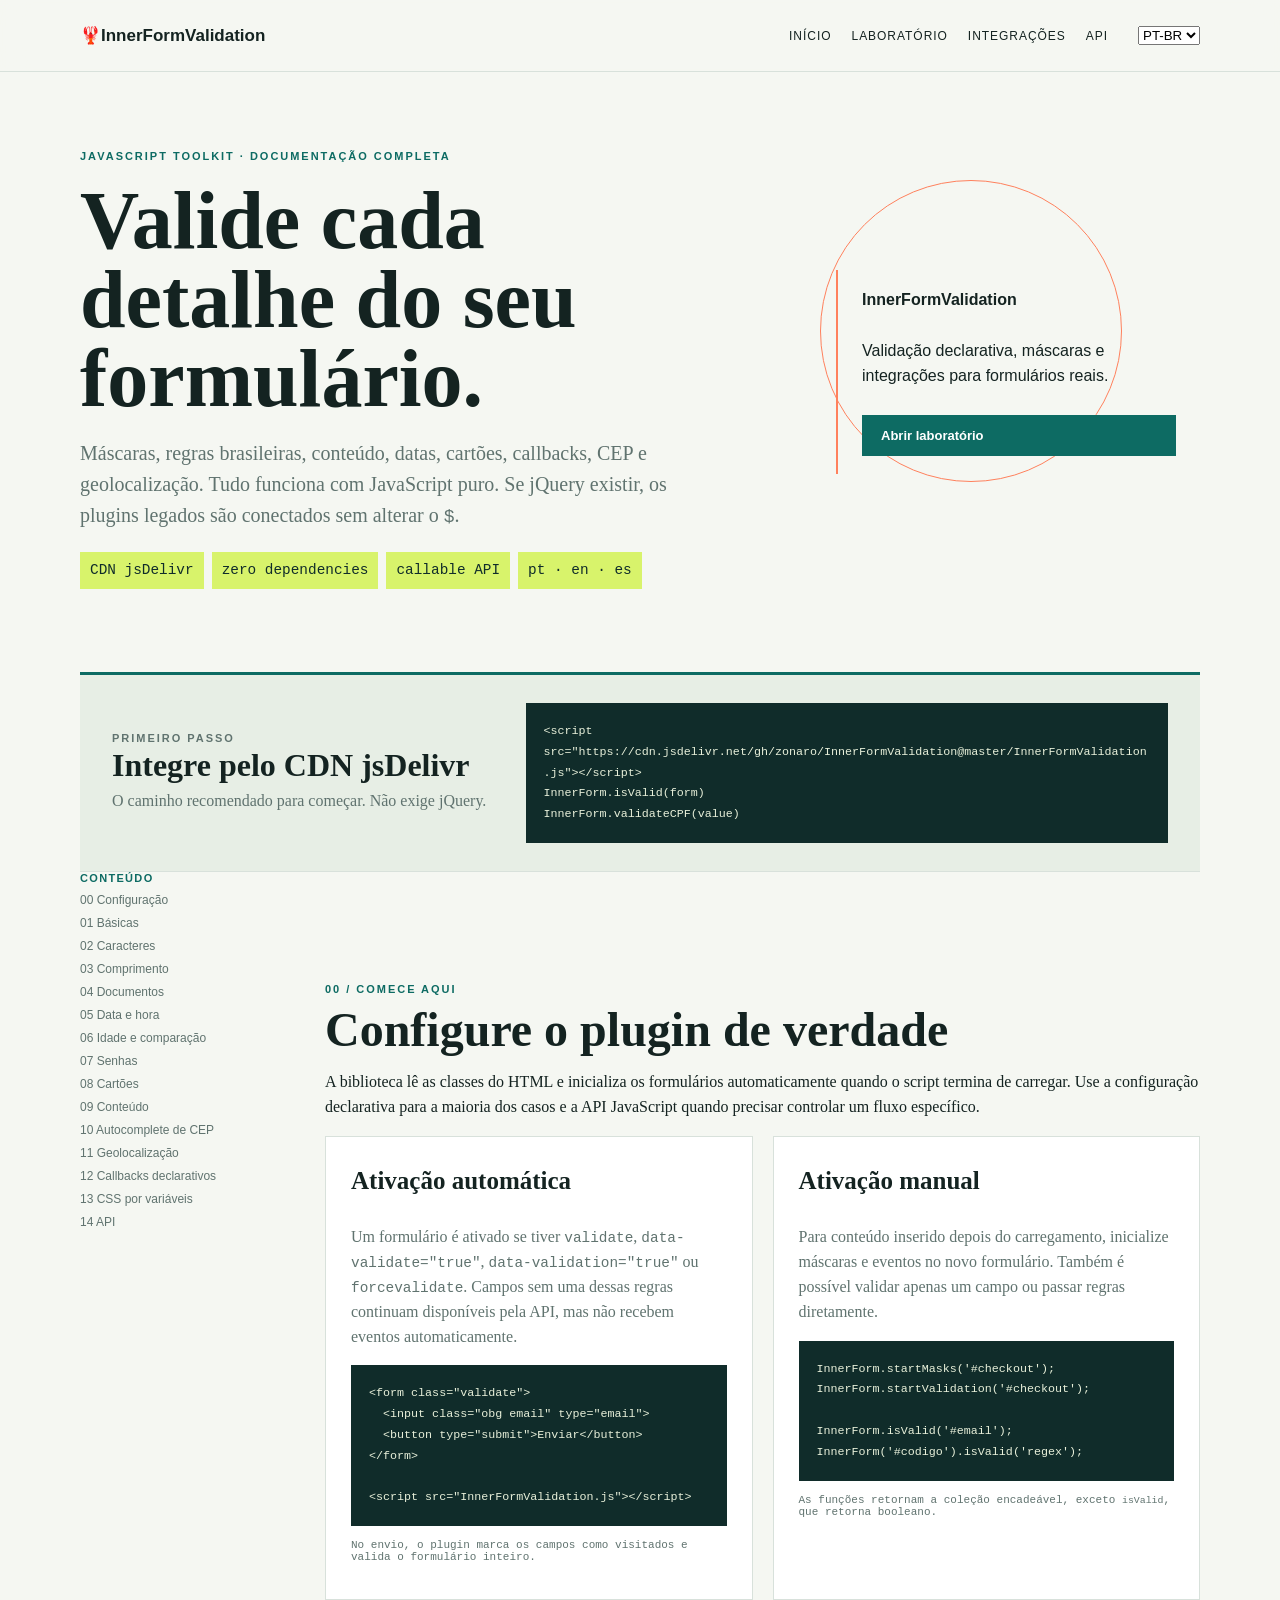
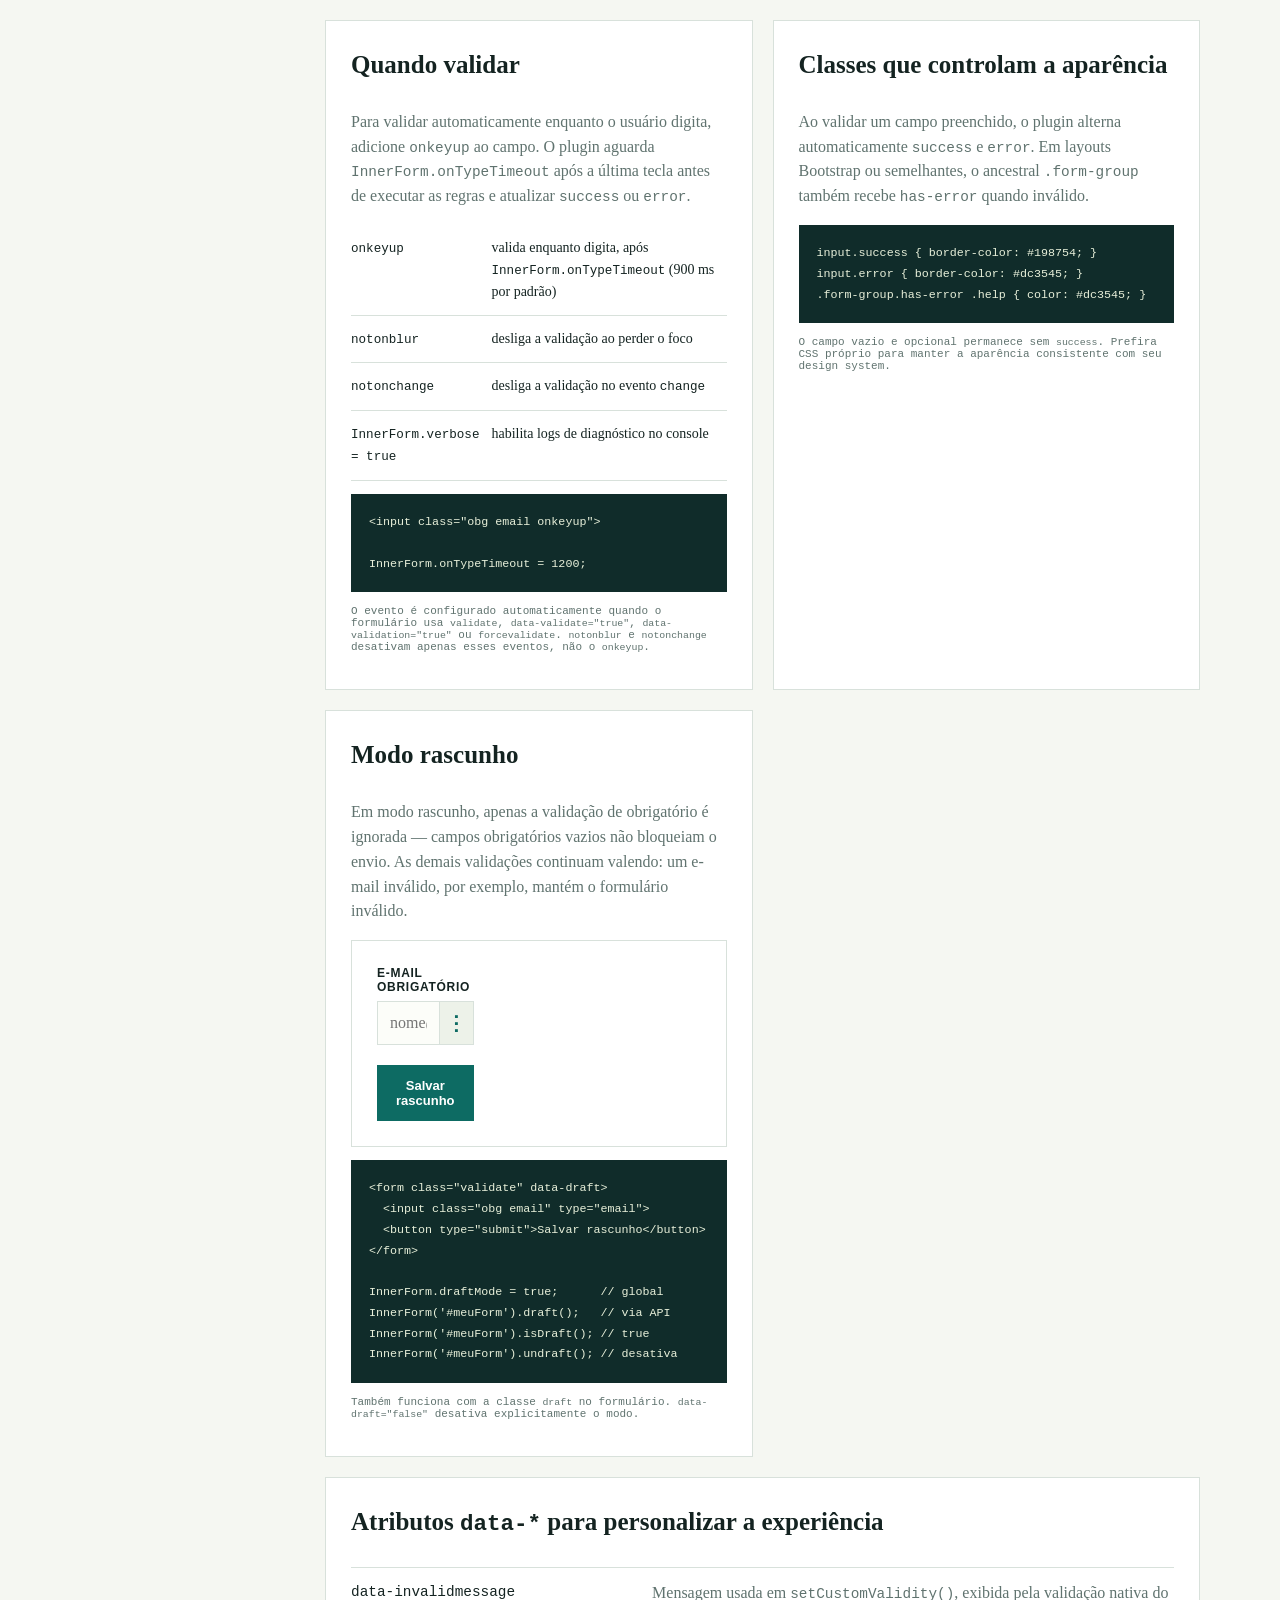
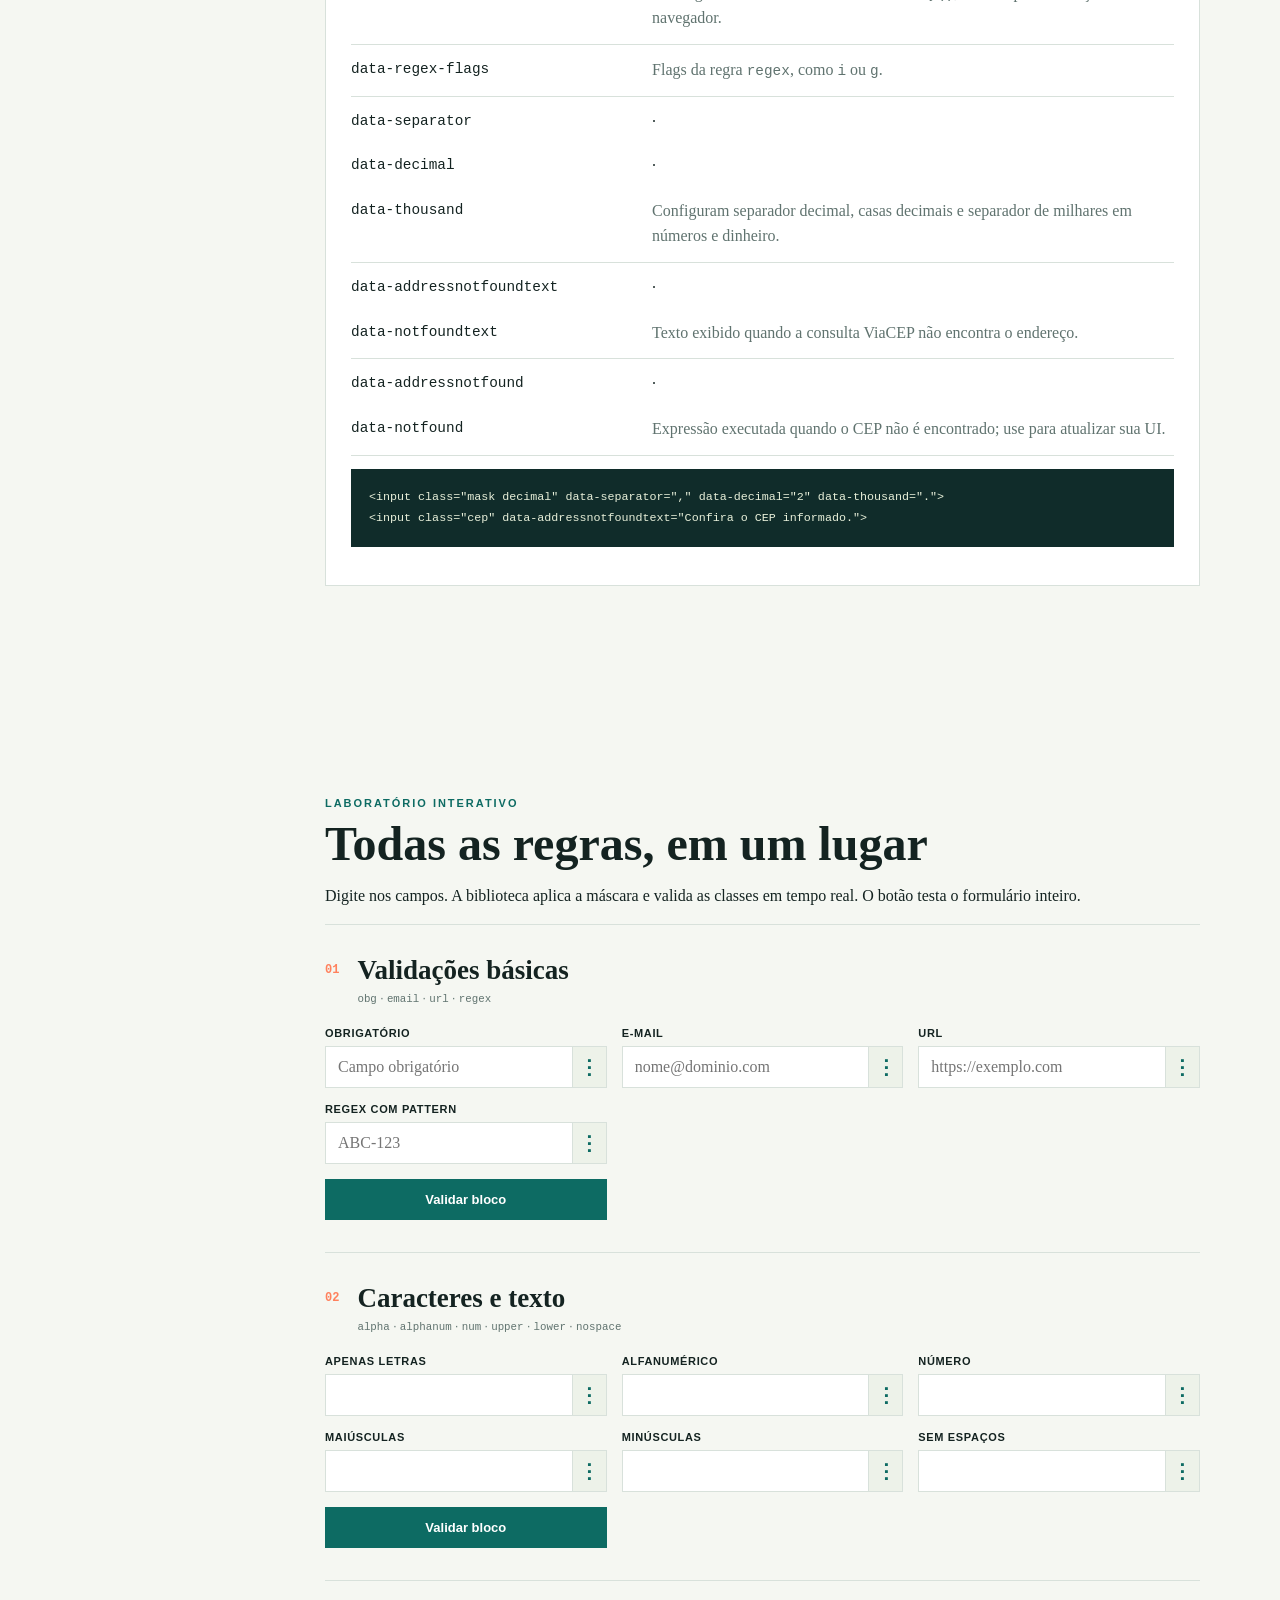
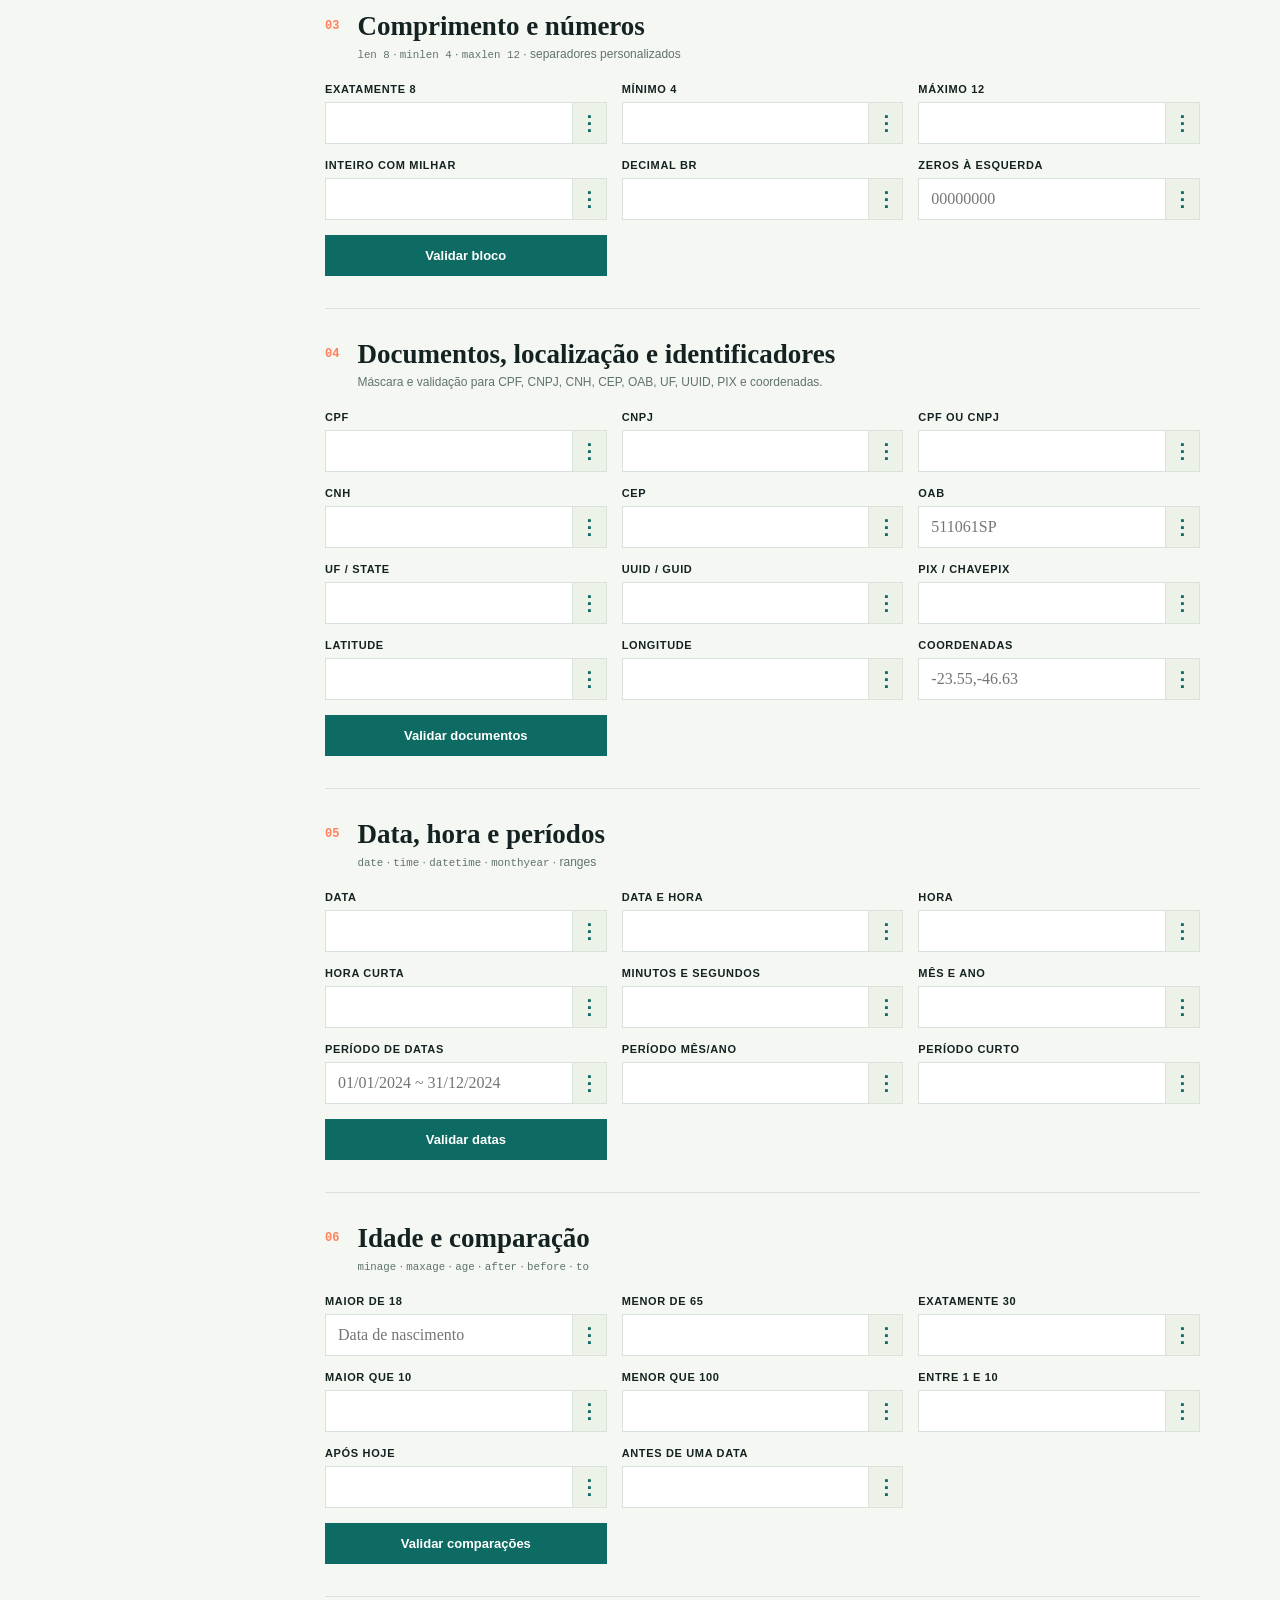
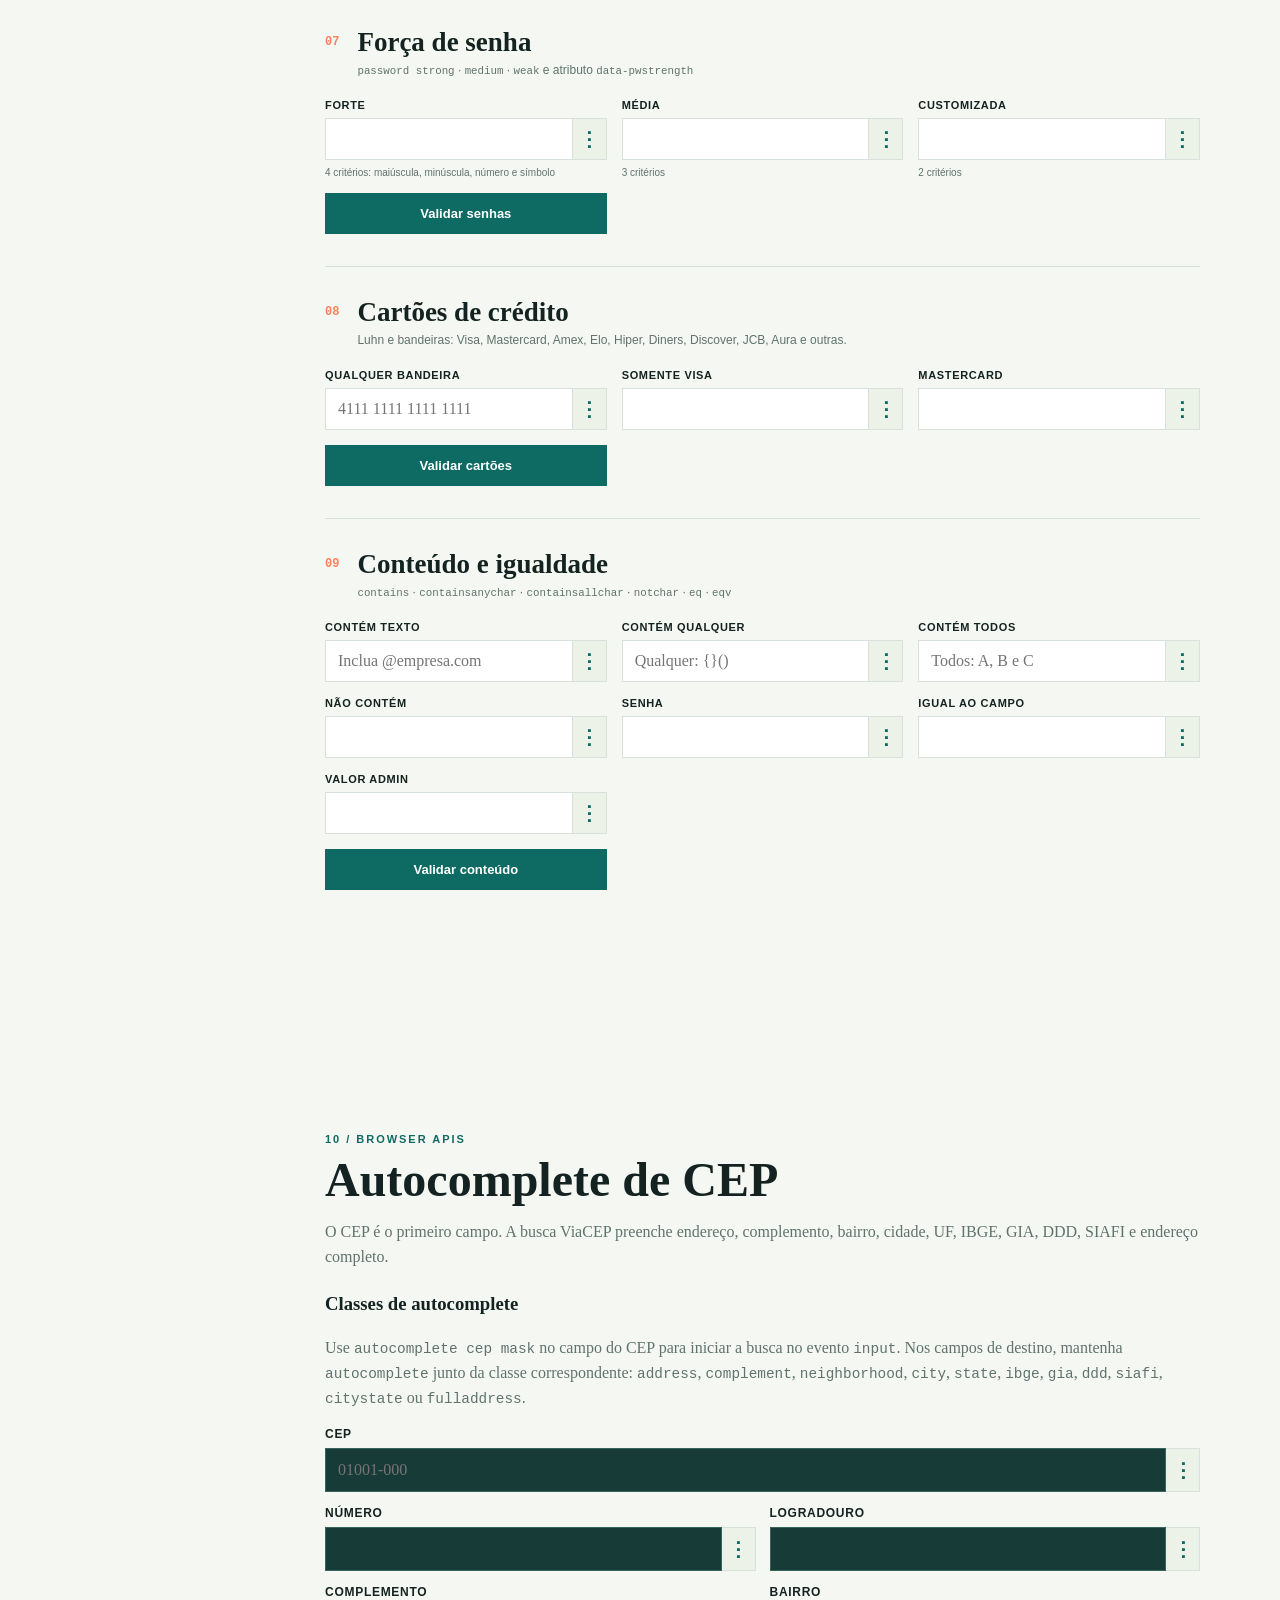
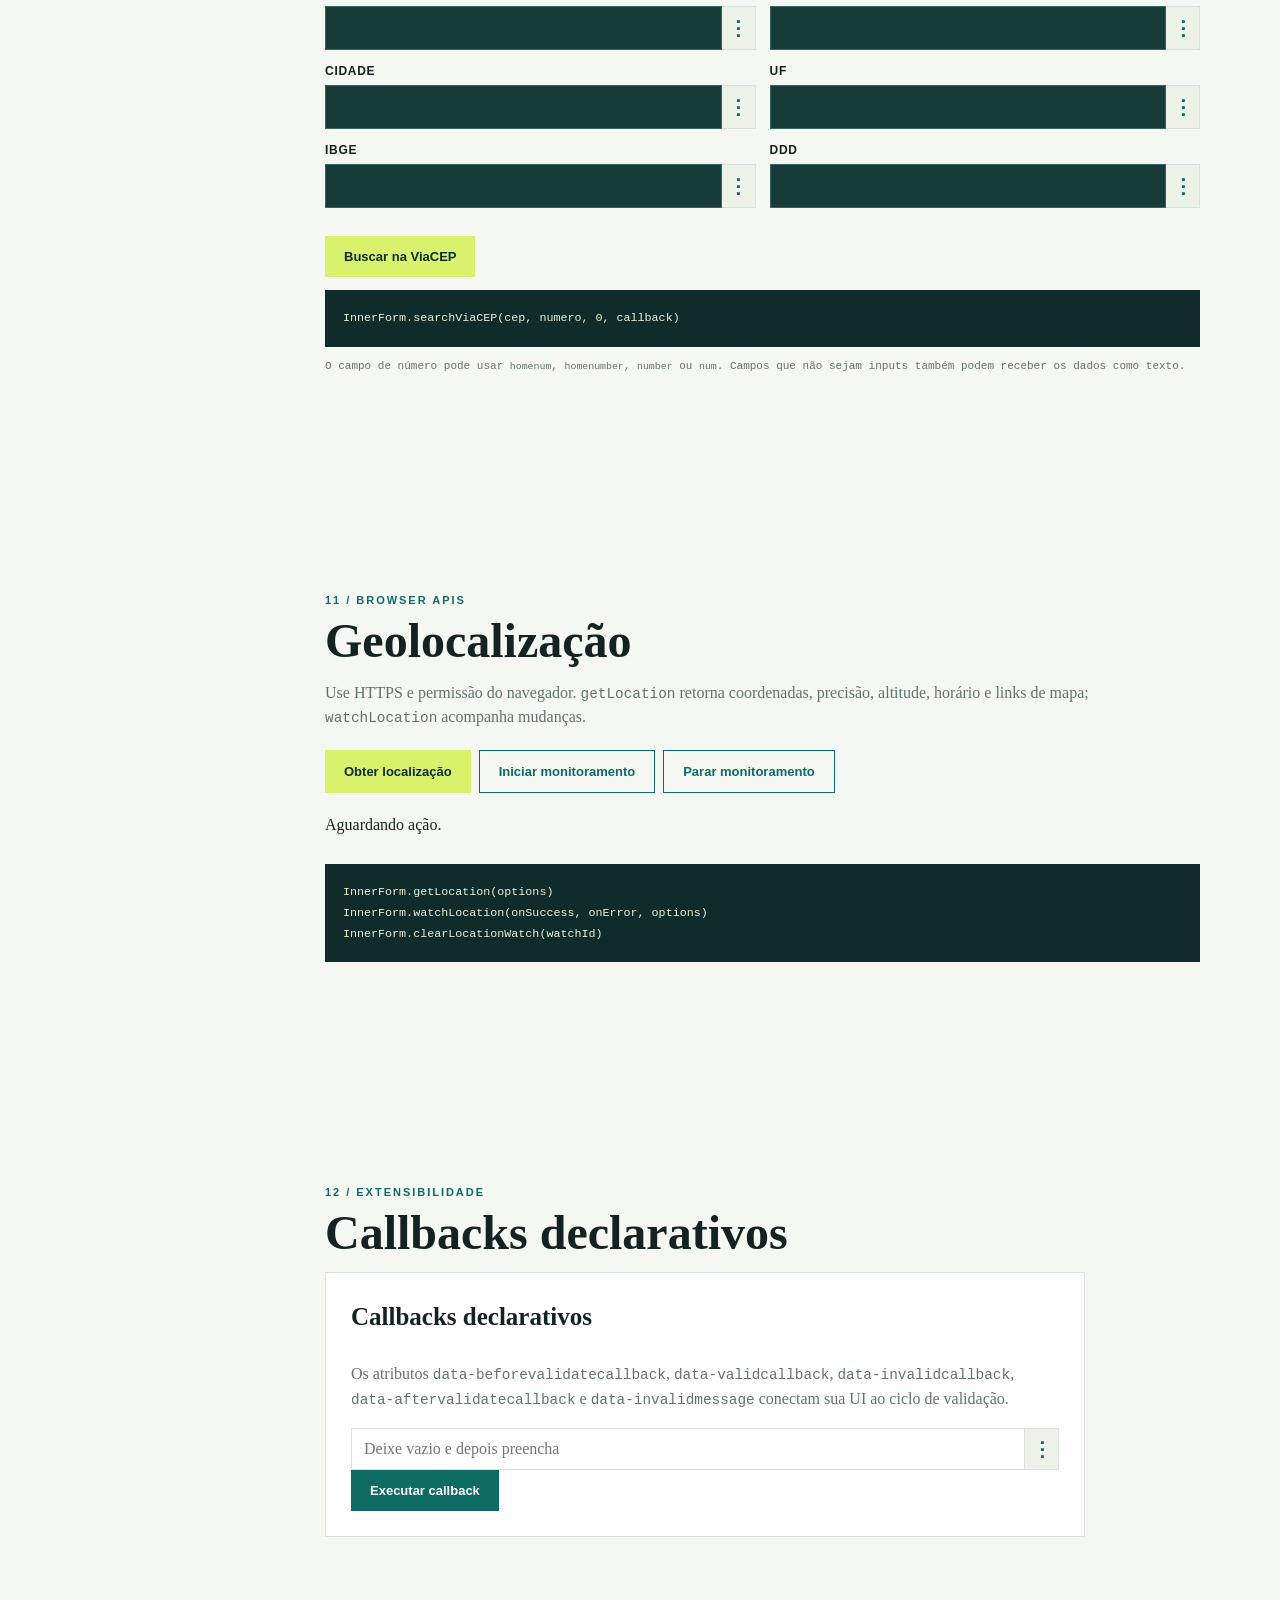
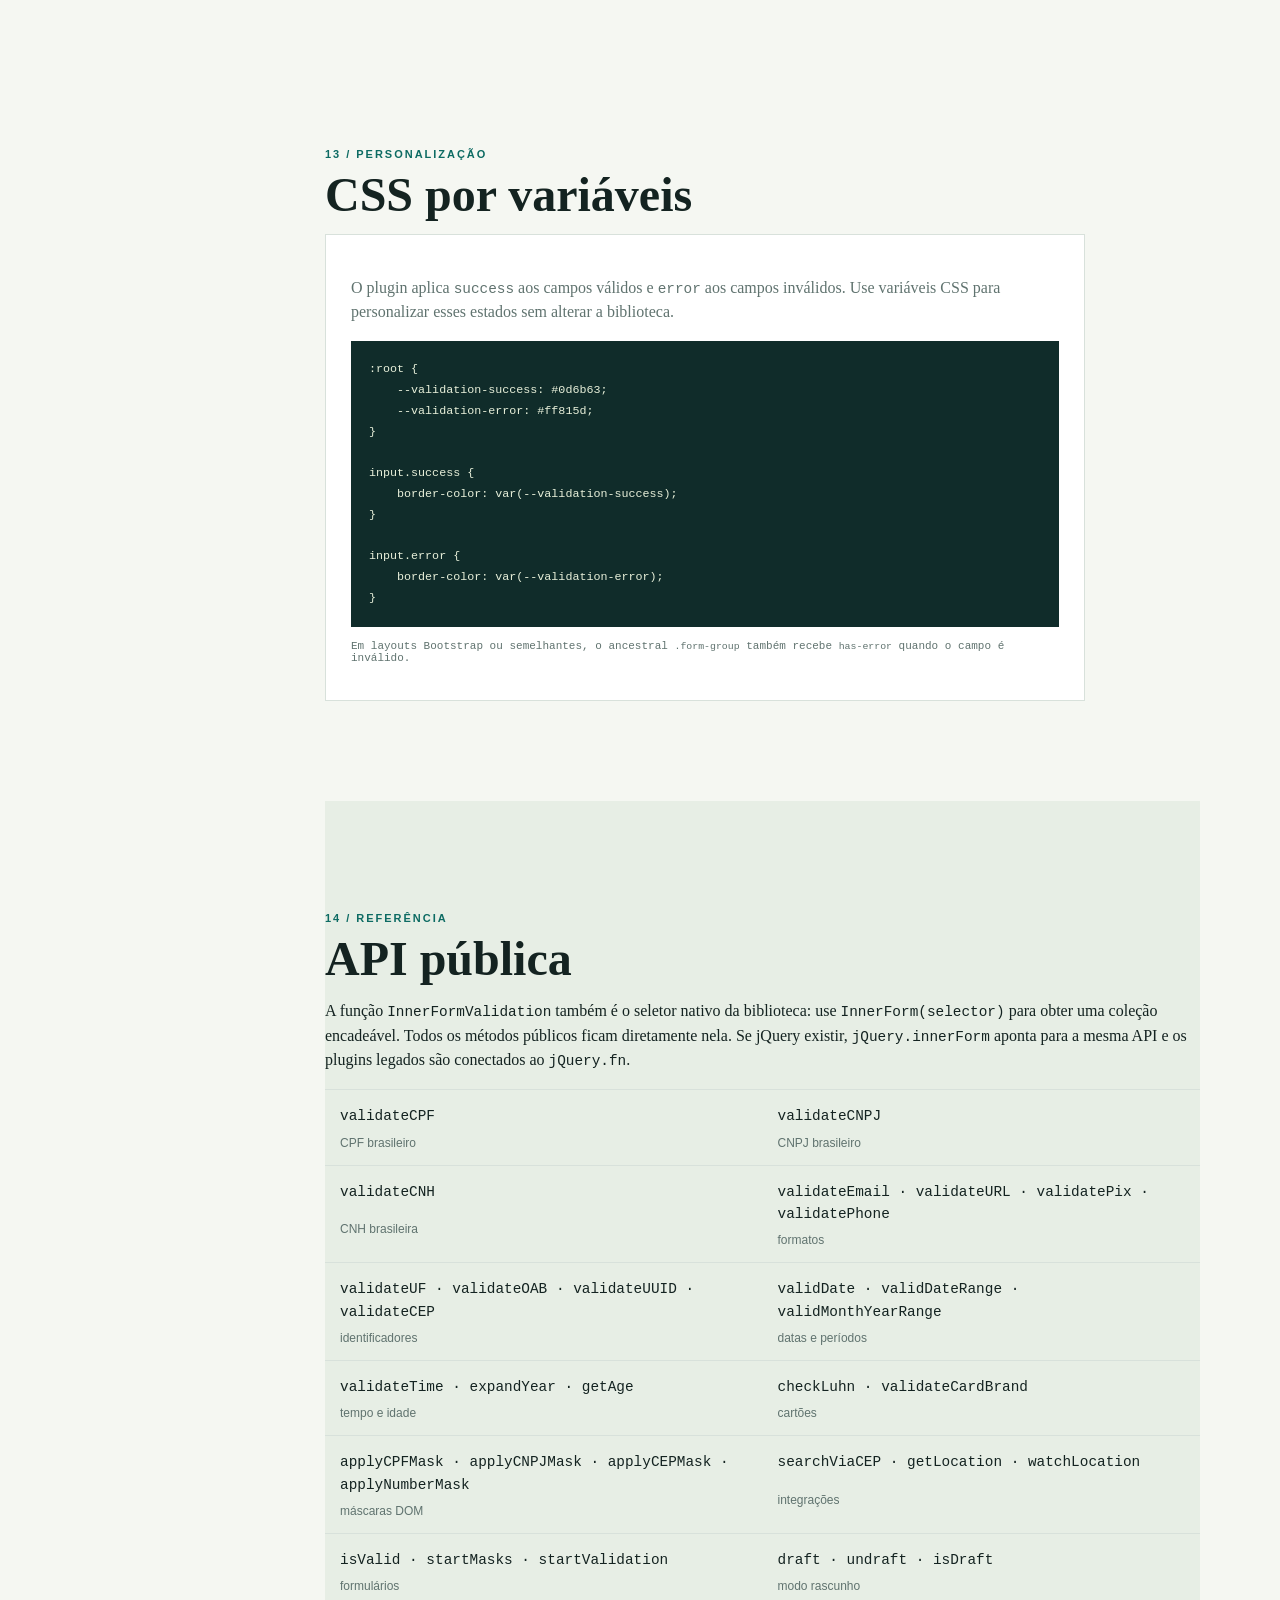
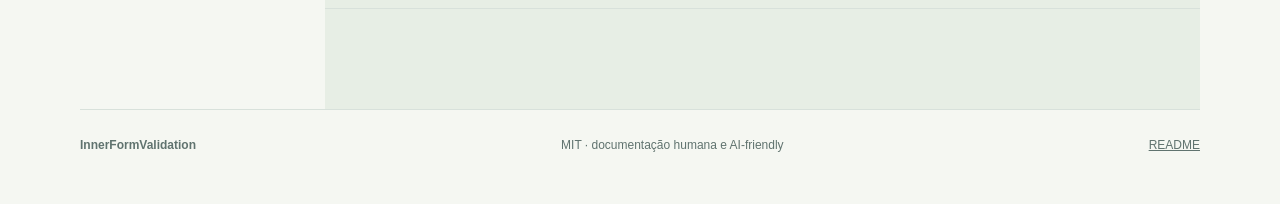
==== commit daa28bb9: "feat: draft mode ignores only required validation - Draft mode (data-draft, .draft class, InnerForm." ====
--- a/index.html
+++ b/index.html
@@ -151,6 +151,29 @@
                             <p class="hint">O campo vazio e opcional permanece sem <code>success</code>. Prefira CSS
                                 próprio para manter a aparência consistente com seu design system.</p>
                         </article>
+                        <article class="panel">
+                            <h3>Modo rascunho</h3>
+                            <p>Em modo rascunho, apenas a validação de obrigatório é ignorada — campos obrigatórios
+                                vazios não bloqueiam o envio. As demais validações continuam valendo: um e-mail
+                                inválido, por exemplo, mantém o formulário inválido.</p>
+                            <form class="validate demo-form" data-draft data-demo-form>
+                                <label>E-mail obrigatório<input class="obg email"
+                                        placeholder="nome@dominio.com"></label>
+                                <button class="button primary" type="submit">Salvar rascunho</button>
+                                <output></output>
+                            </form>
+                            <pre><code>&lt;form class="validate" data-draft&gt;
+  &lt;input class="obg email" type="email"&gt;
+  &lt;button type="submit"&gt;Salvar rascunho&lt;/button&gt;
+&lt;/form&gt;
+
+InnerForm.draftMode = true;      // global
+InnerForm('#meuForm').draft();   // via API
+InnerForm('#meuForm').isDraft(); // true
+InnerForm('#meuForm').undraft(); // desativa</code></pre>
+                            <p class="hint">Também funciona com a classe <code>draft</code> no formulário.
+                                <code>data-draft="false"</code> desativa explicitamente o modo.</p>
+                        </article>
                     </div>
                     <article class="panel data-panel">
                         <h3>Atributos <code>data-*</code> para personalizar a experiência</h3>
@@ -458,6 +481,7 @@
                                 DOM</span></div>
                         <div><code>searchViaCEP · getLocation · watchLocation</code><span>integrações</span></div>
                         <div><code>isValid · startMasks · startValidation</code><span>formulários</span></div>
+                        <div><code>draft · undraft · isDraft</code><span>modo rascunho</span></div>
                     </div>
                 </section>
             </div>
@@ -469,6 +493,9 @@
             role="menuitem">Copiar classes CSS de validação</button><button type="button" data-field-action="html"
             role="menuitem">Copiar HTML</button></div>
     <script src="InnerFormValidation.js"></script>
+    <script>
+        InnerForm.verbose = true; // habilita logs de diagnóstico no console
+    </script>
     <script src="docs.js"></script>
 </body>
 
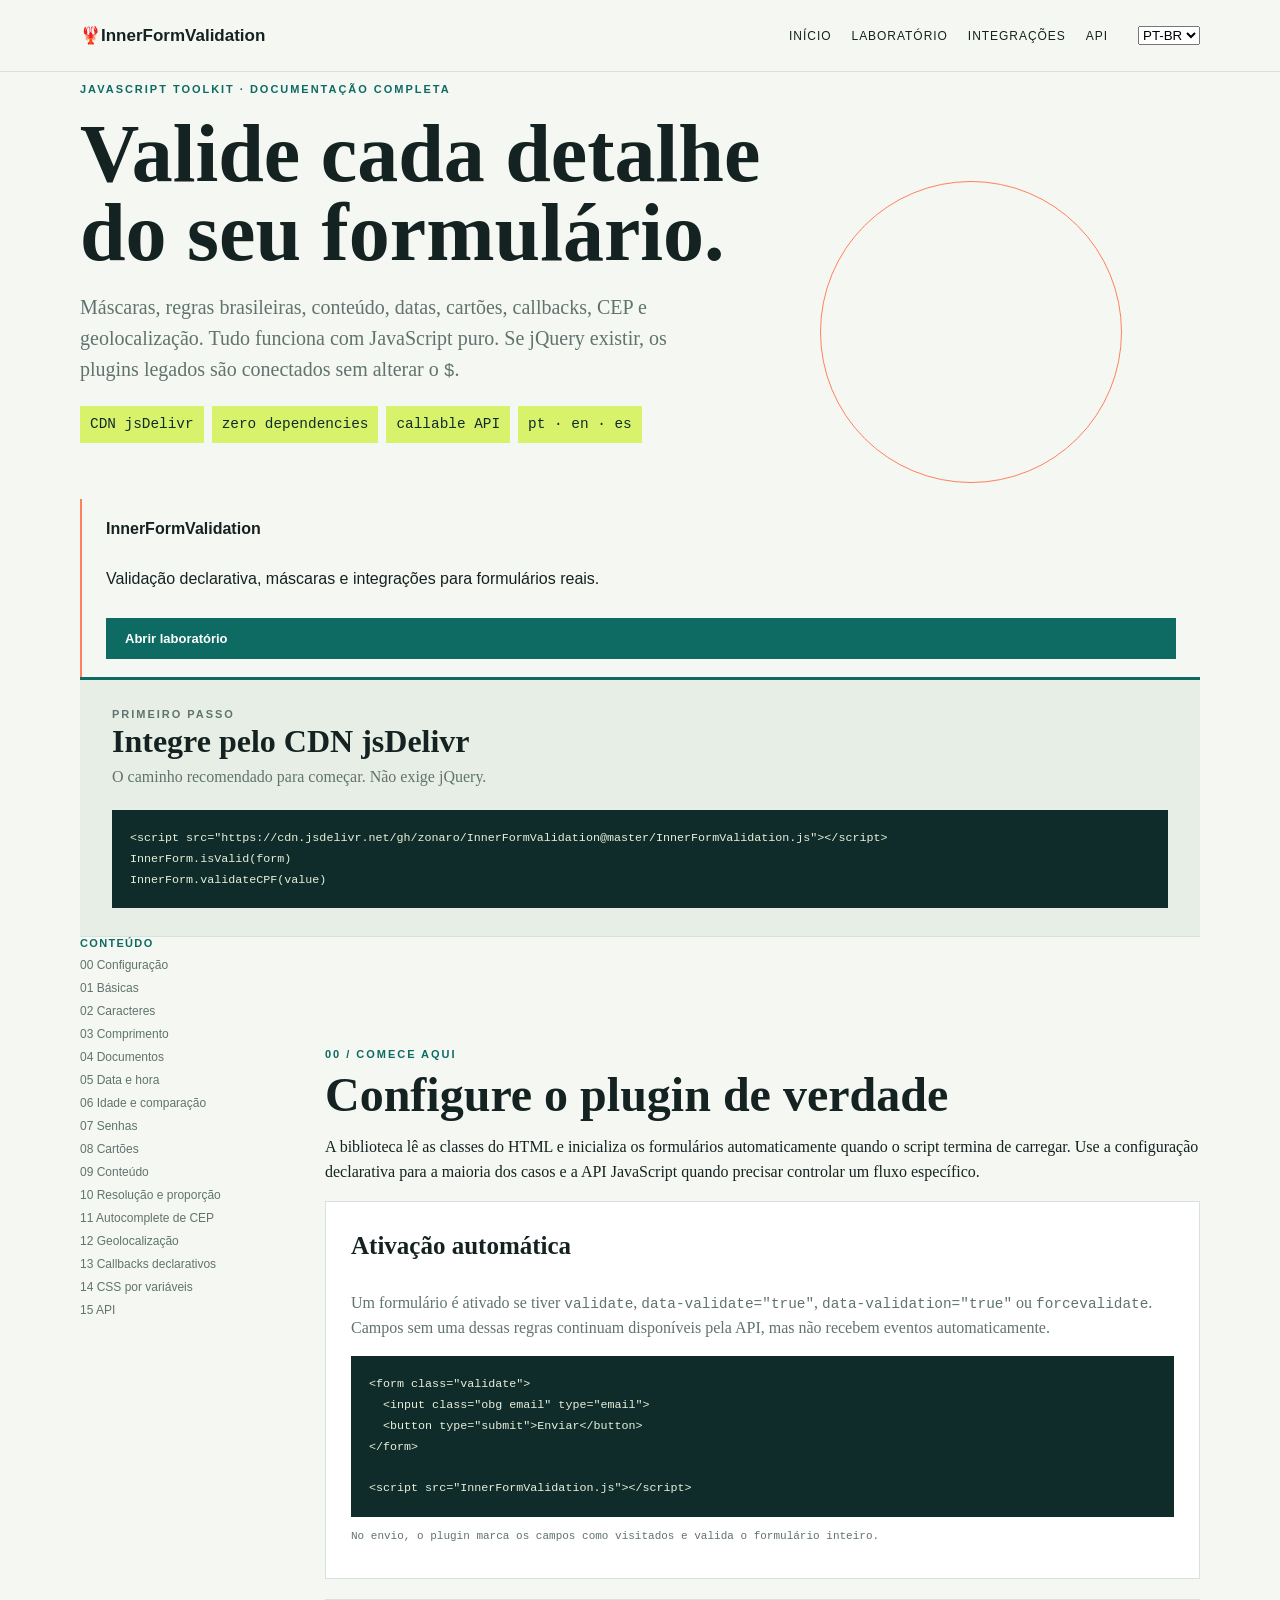
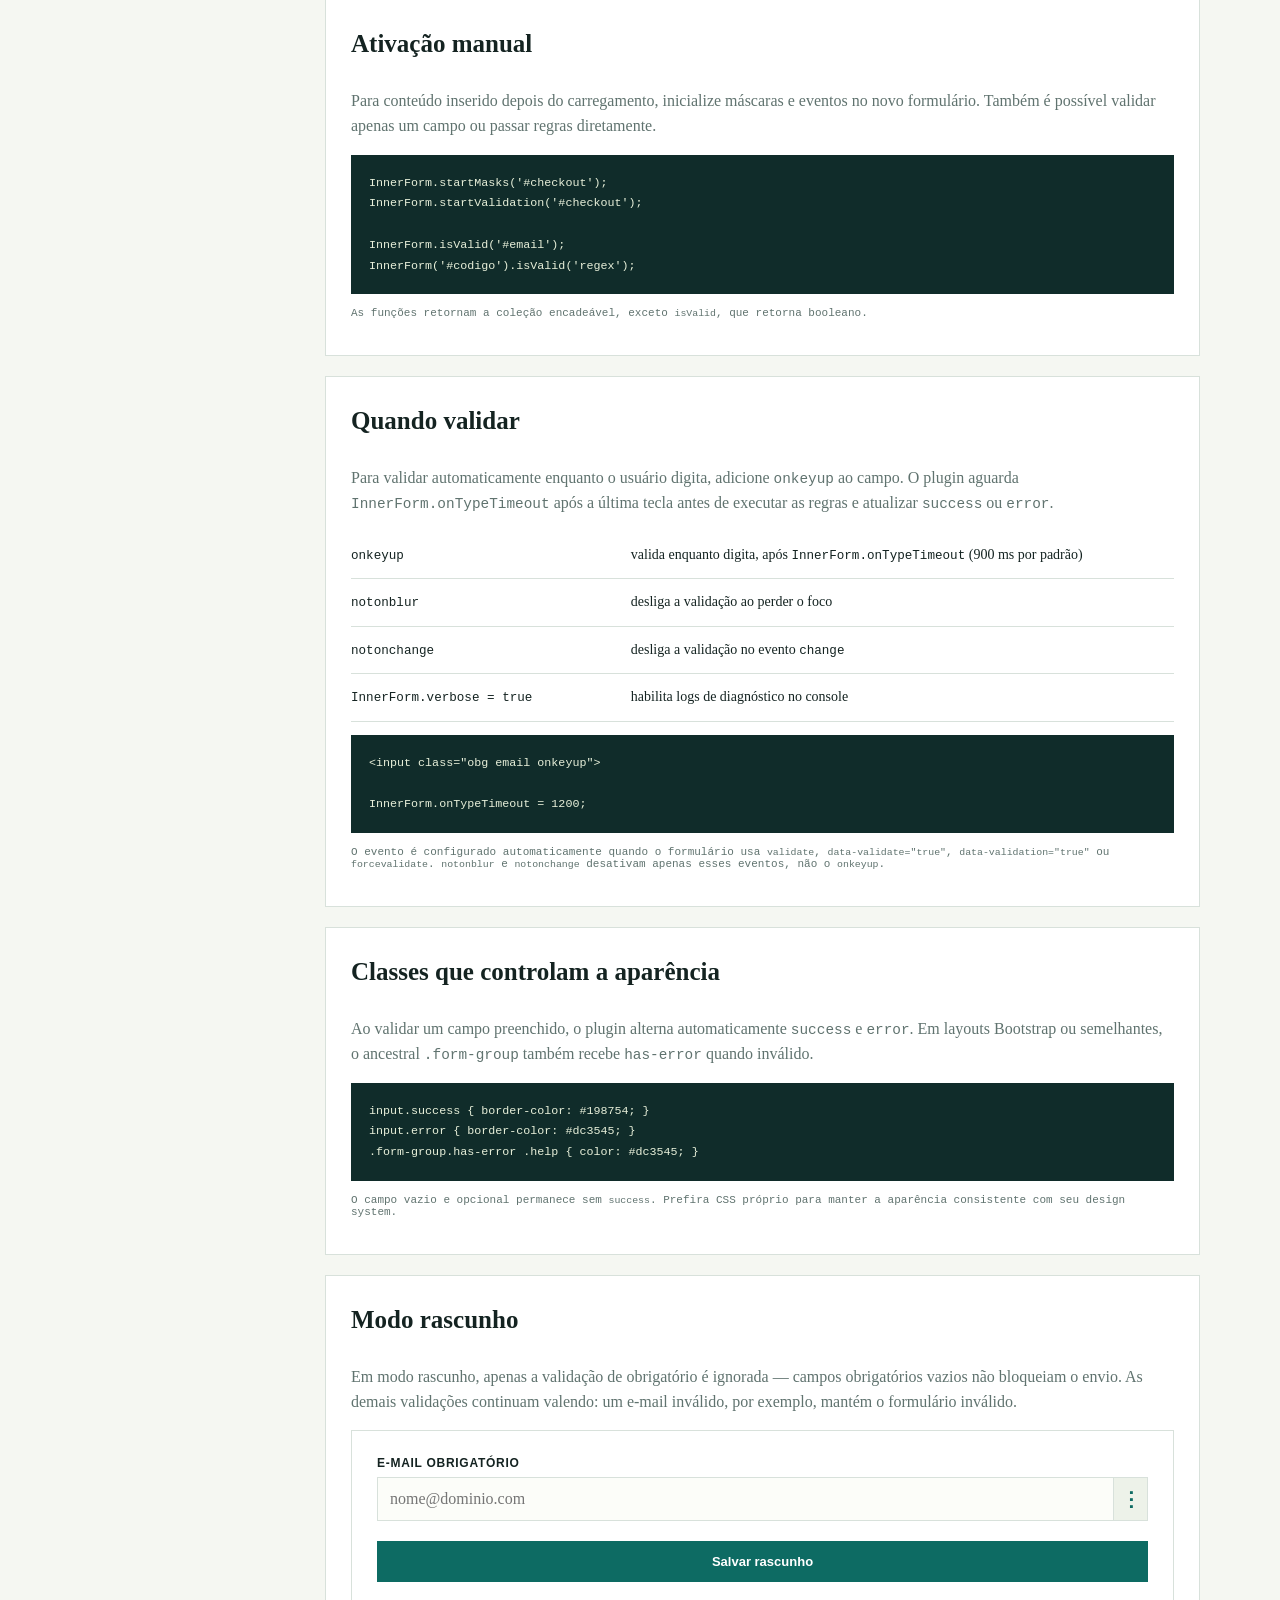
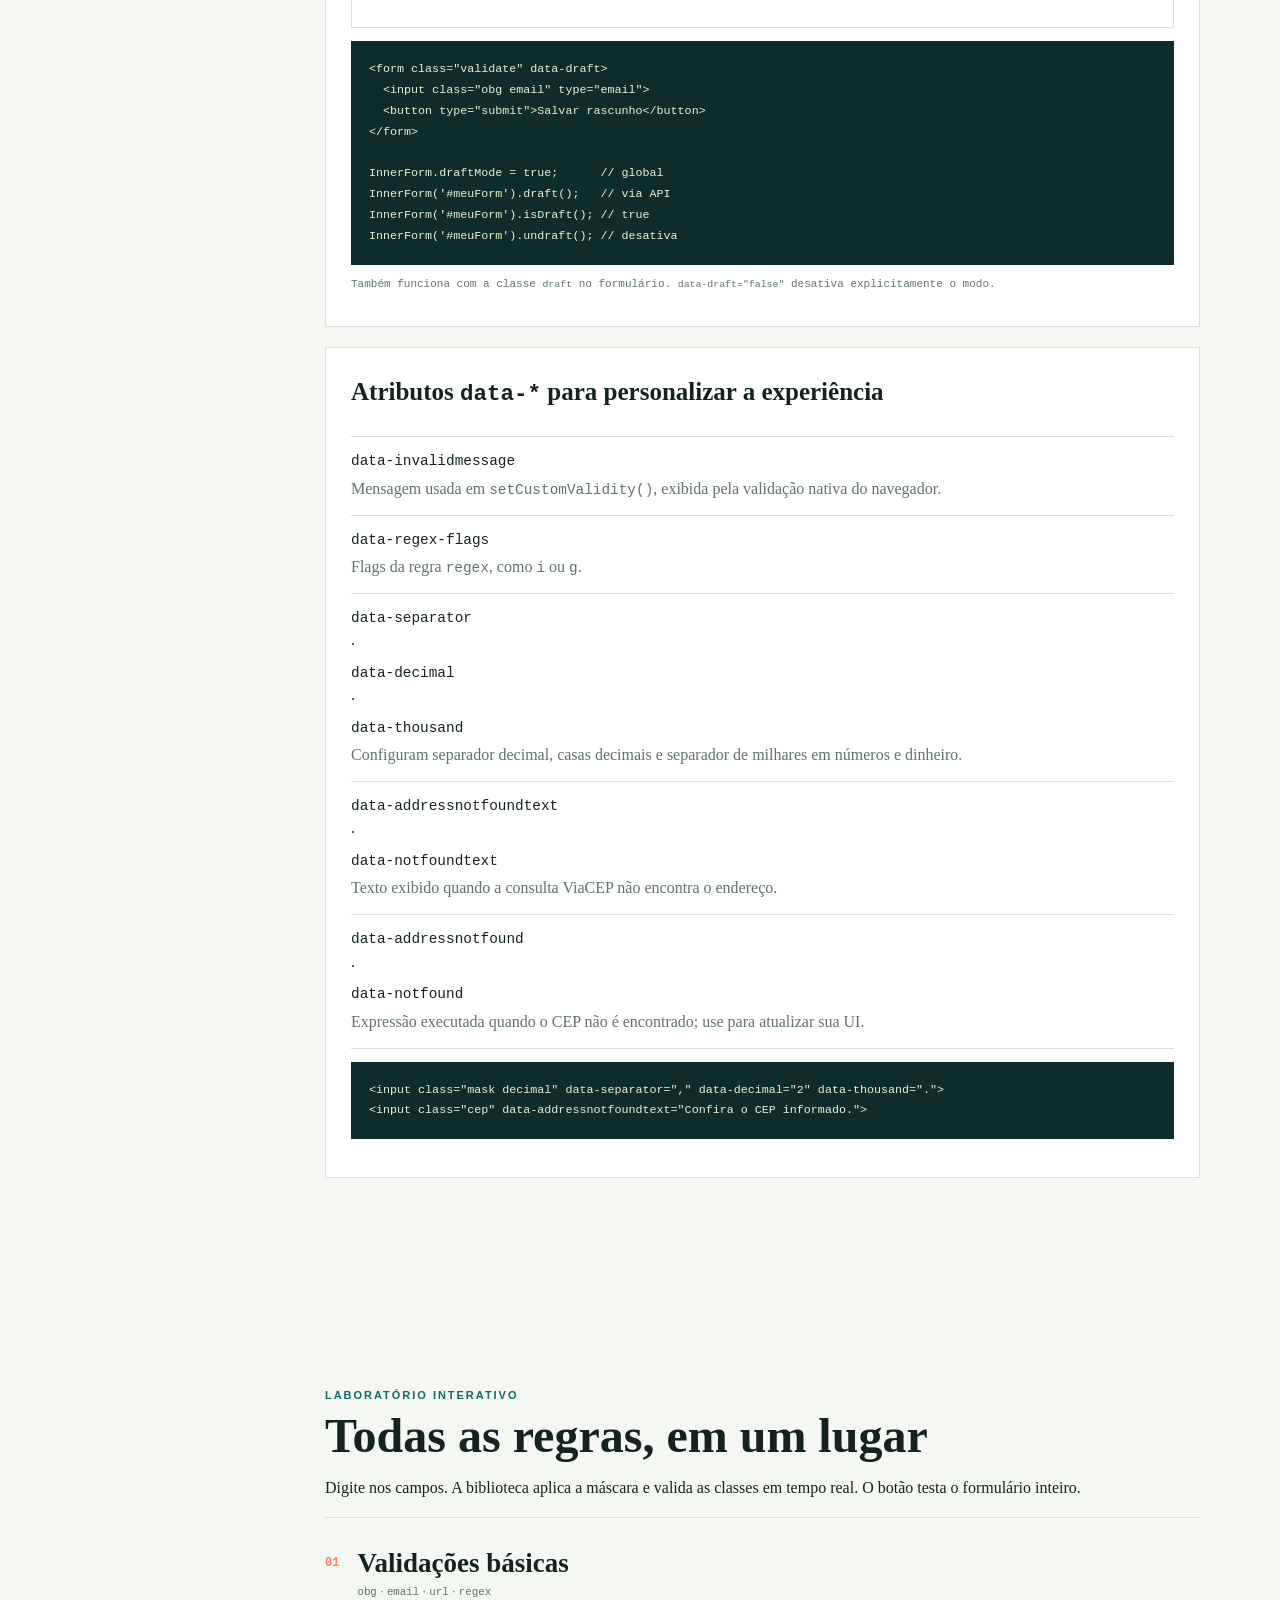
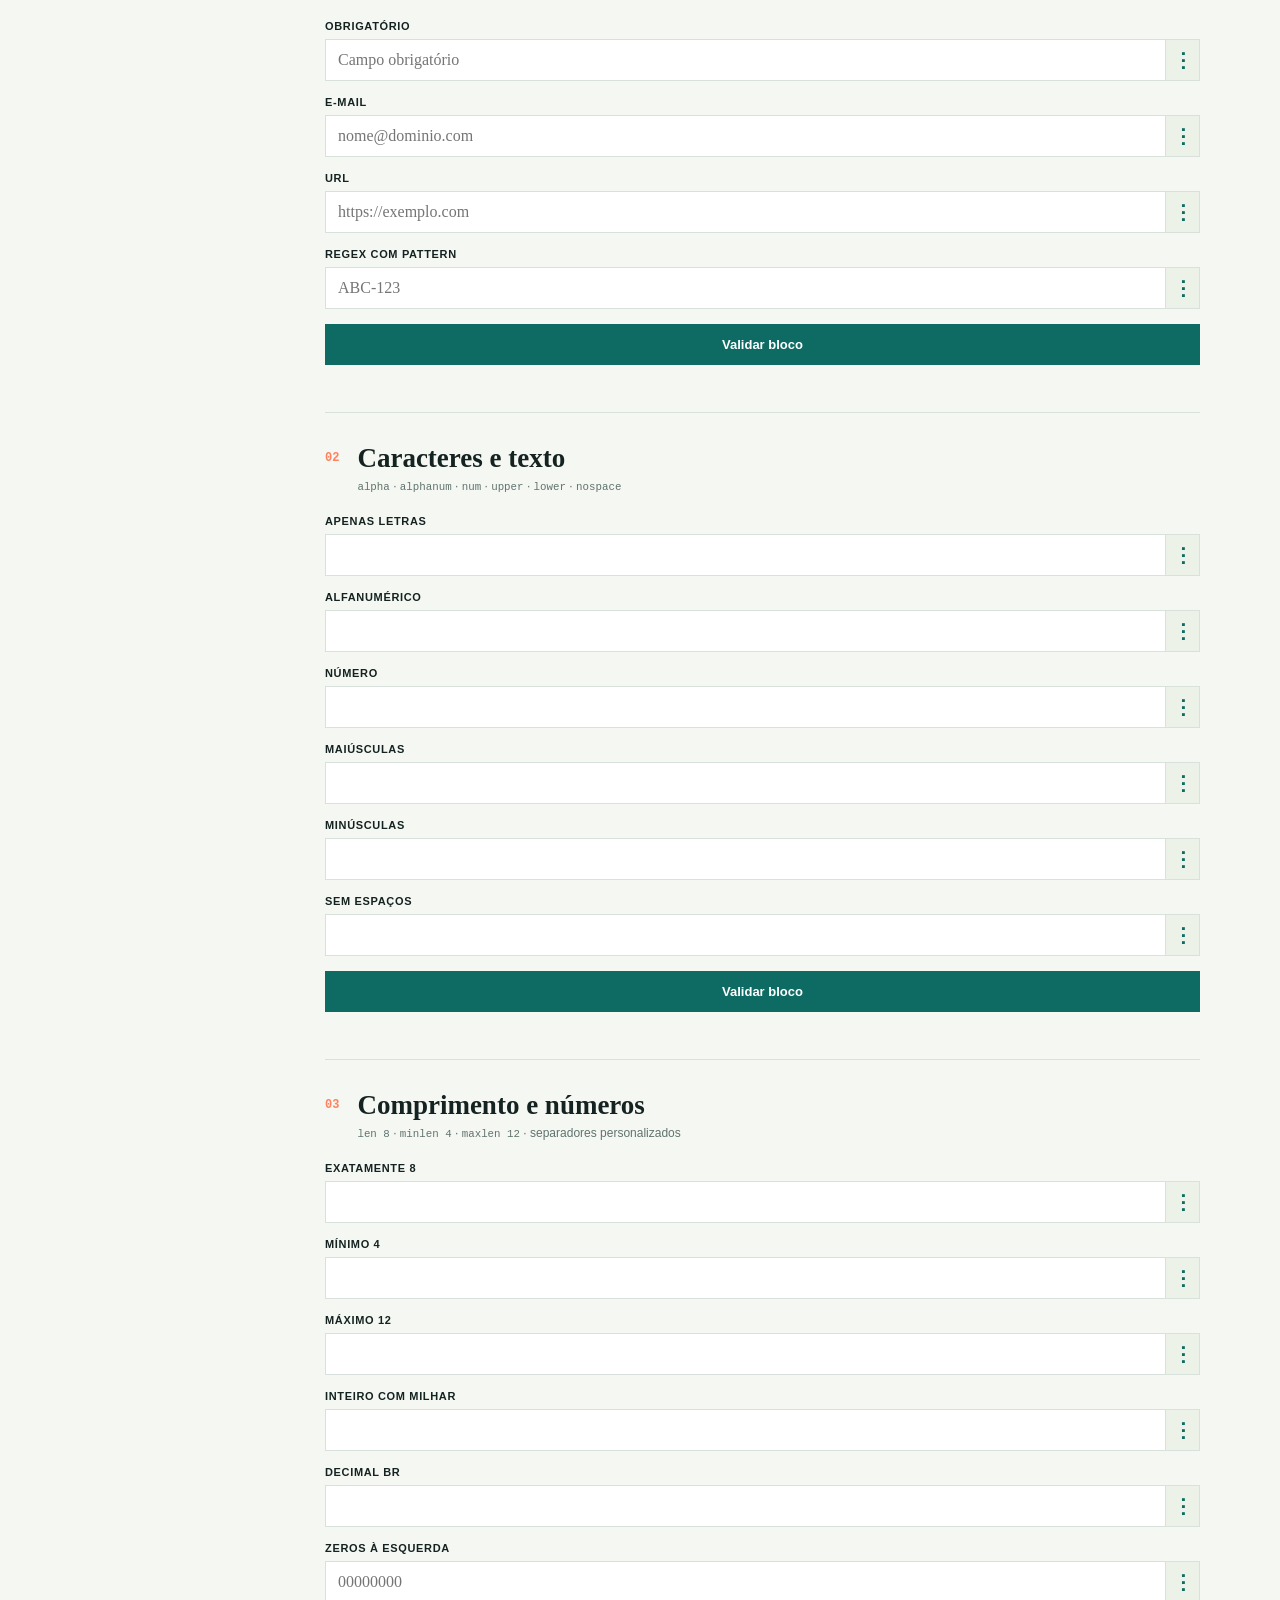
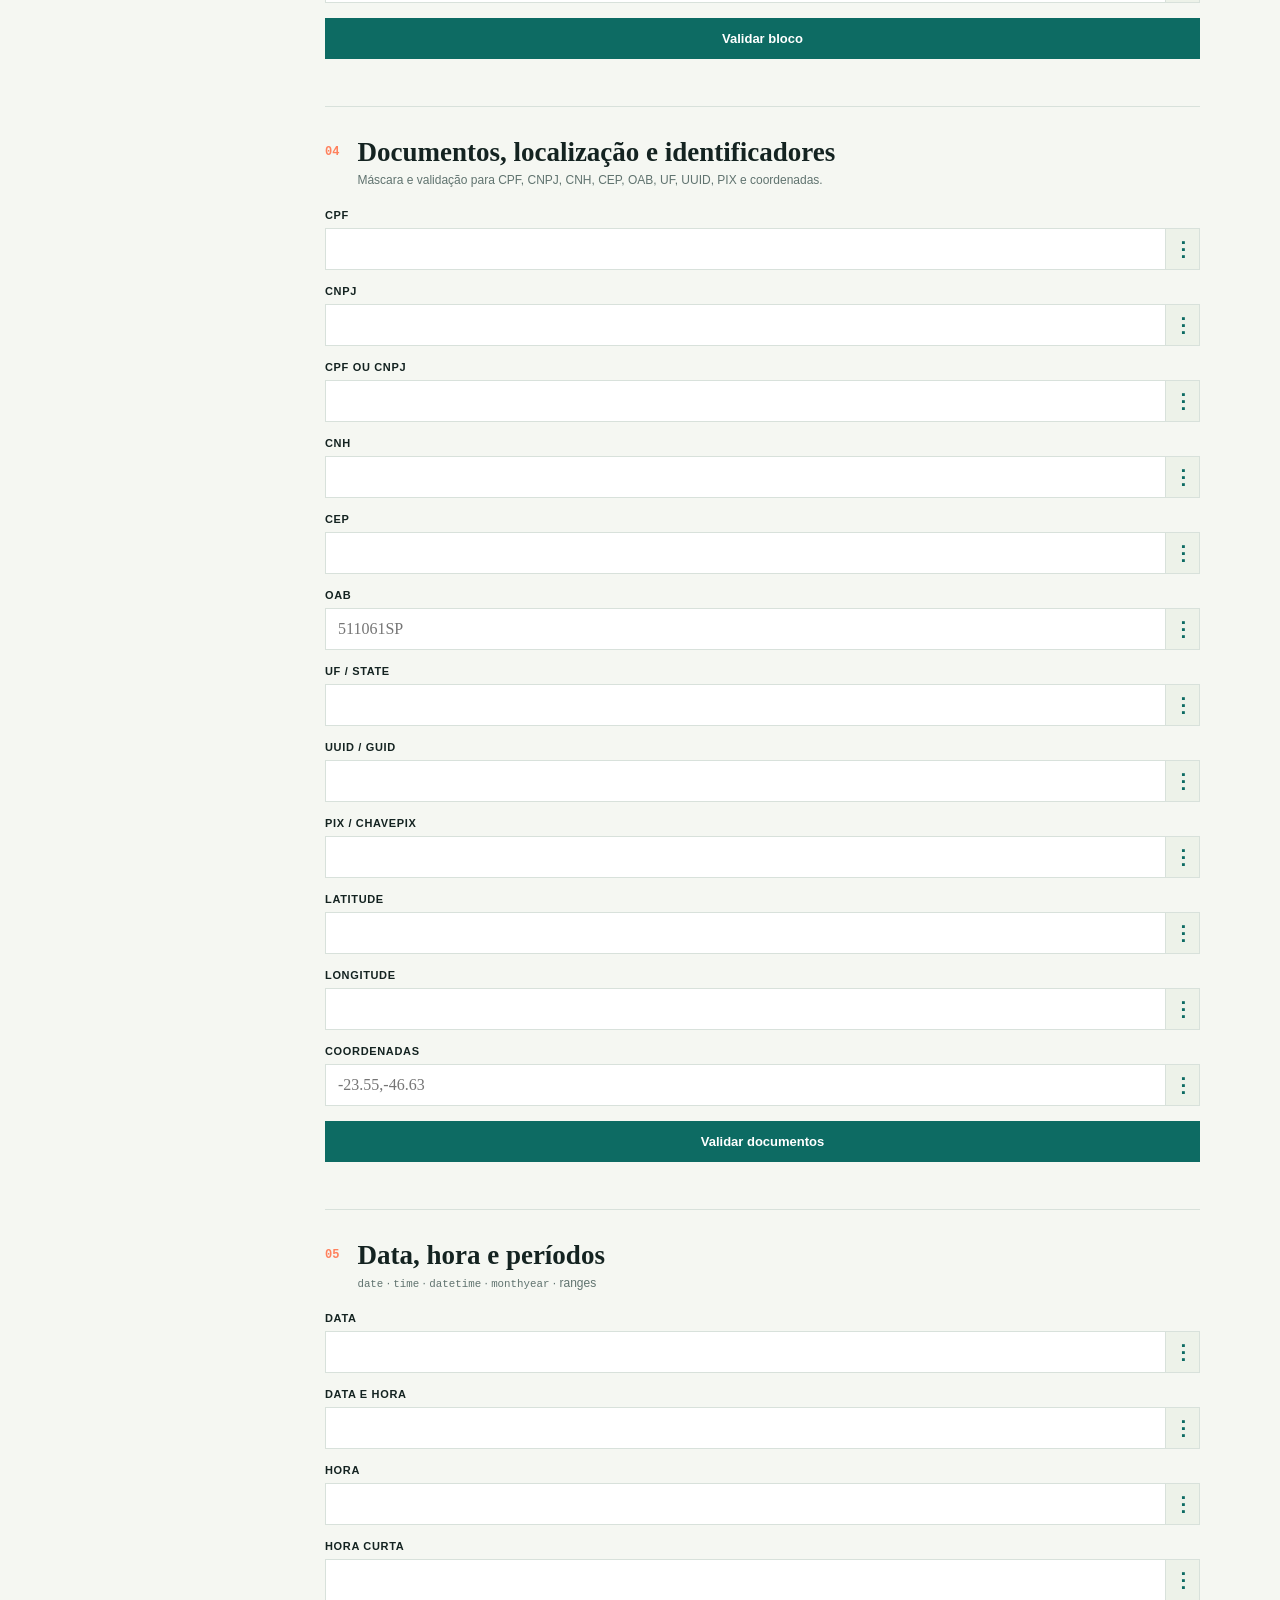
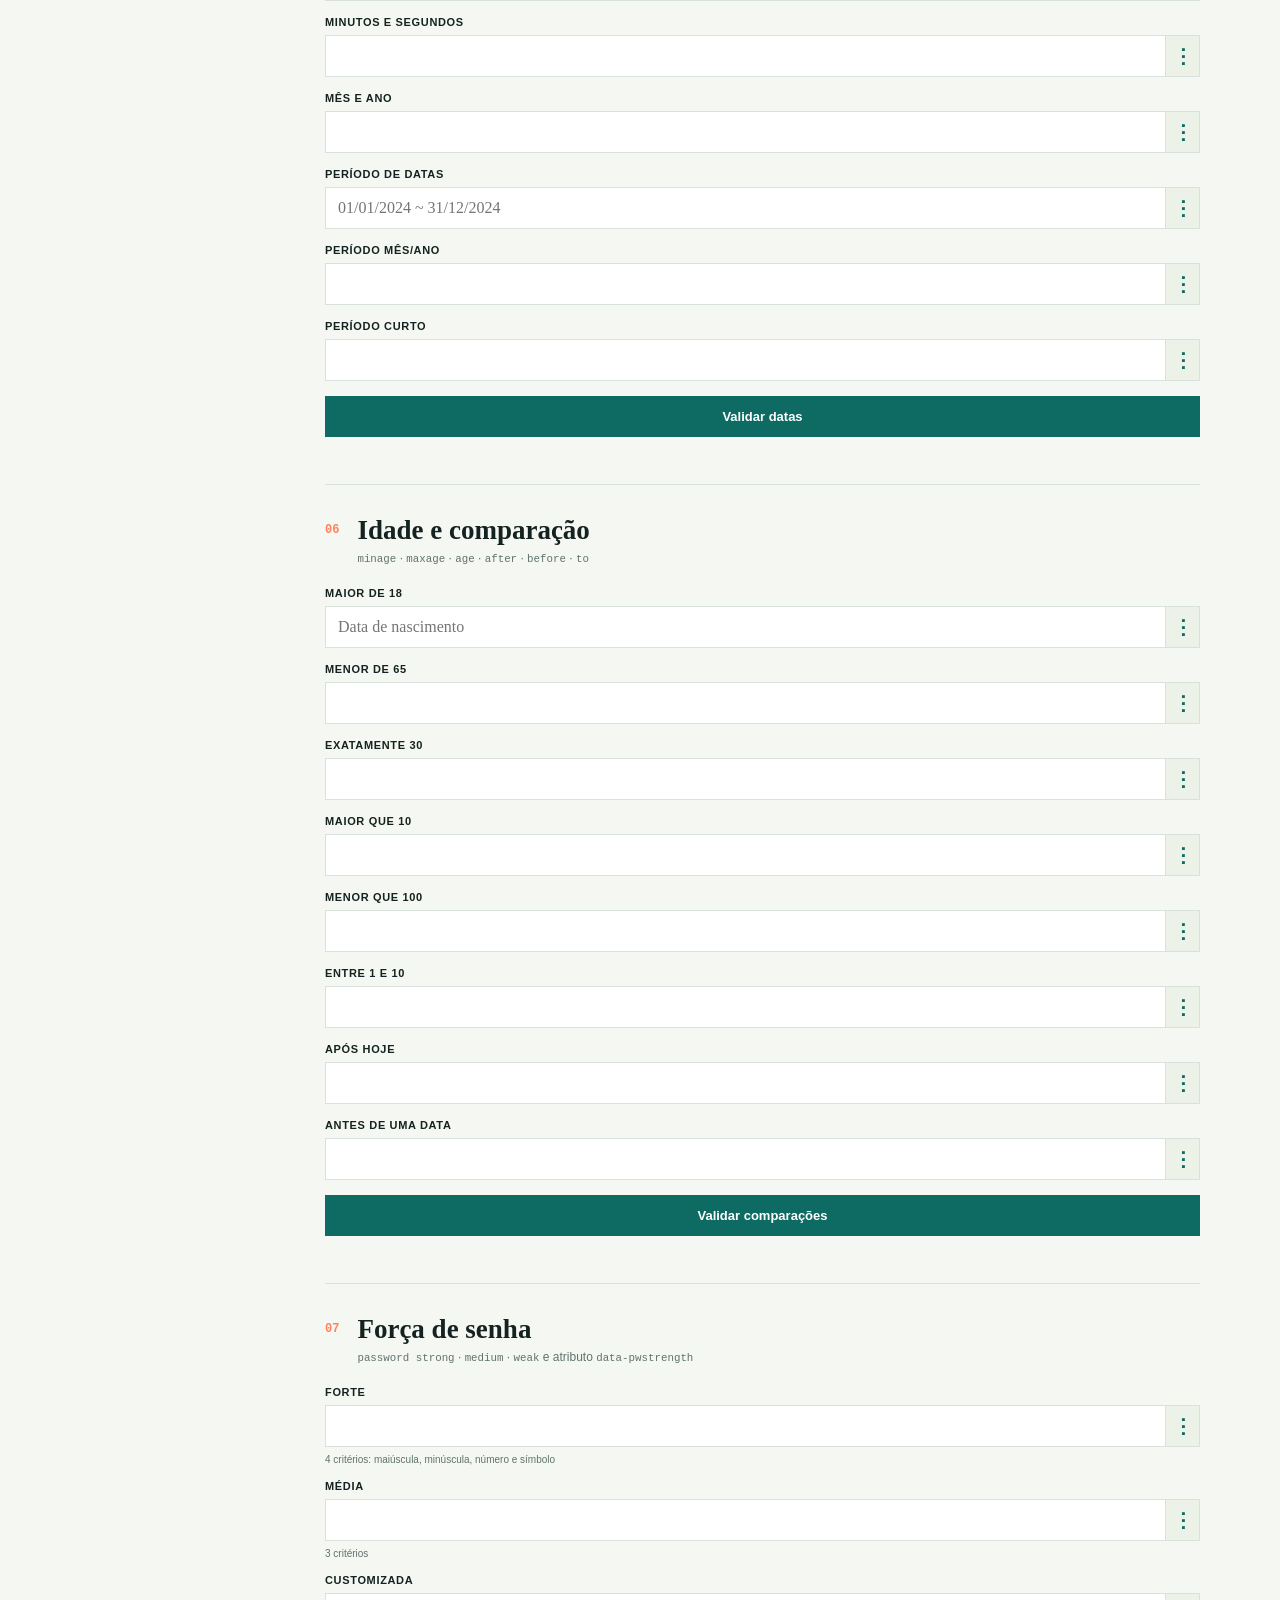
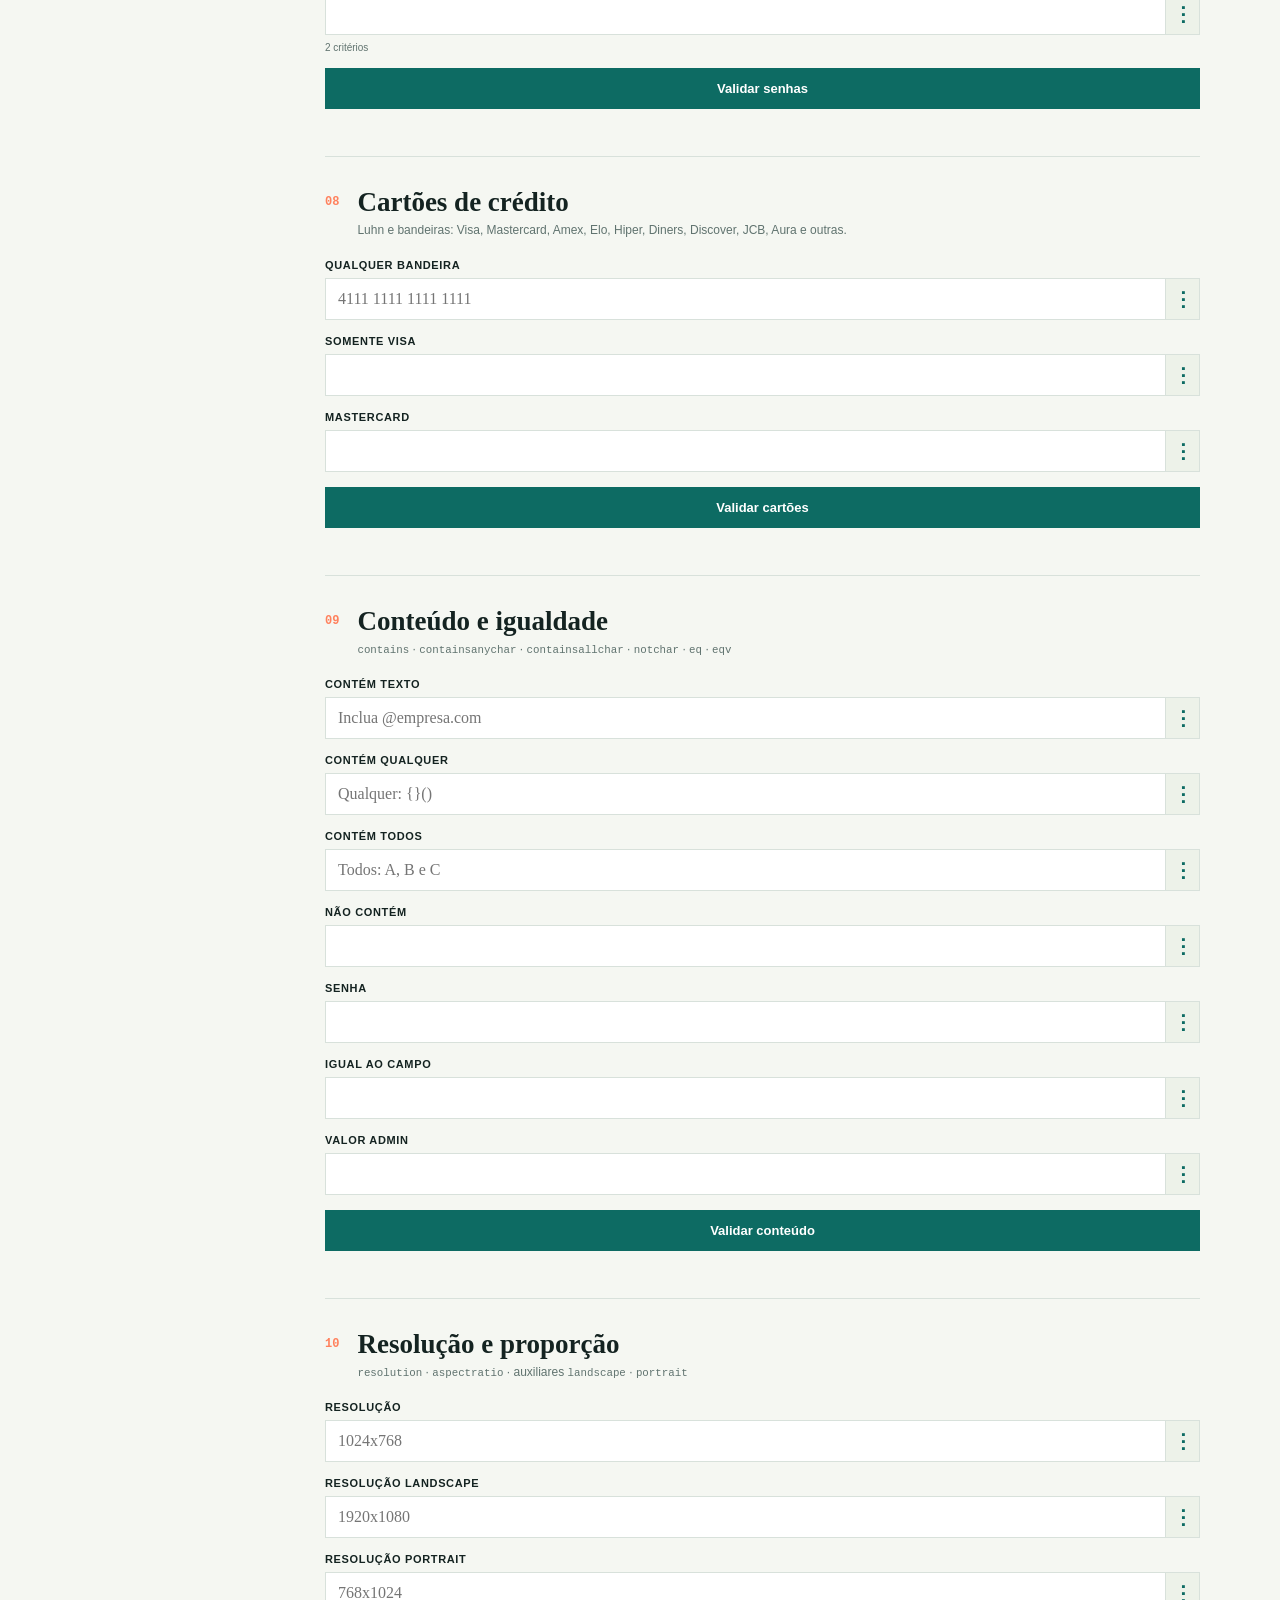
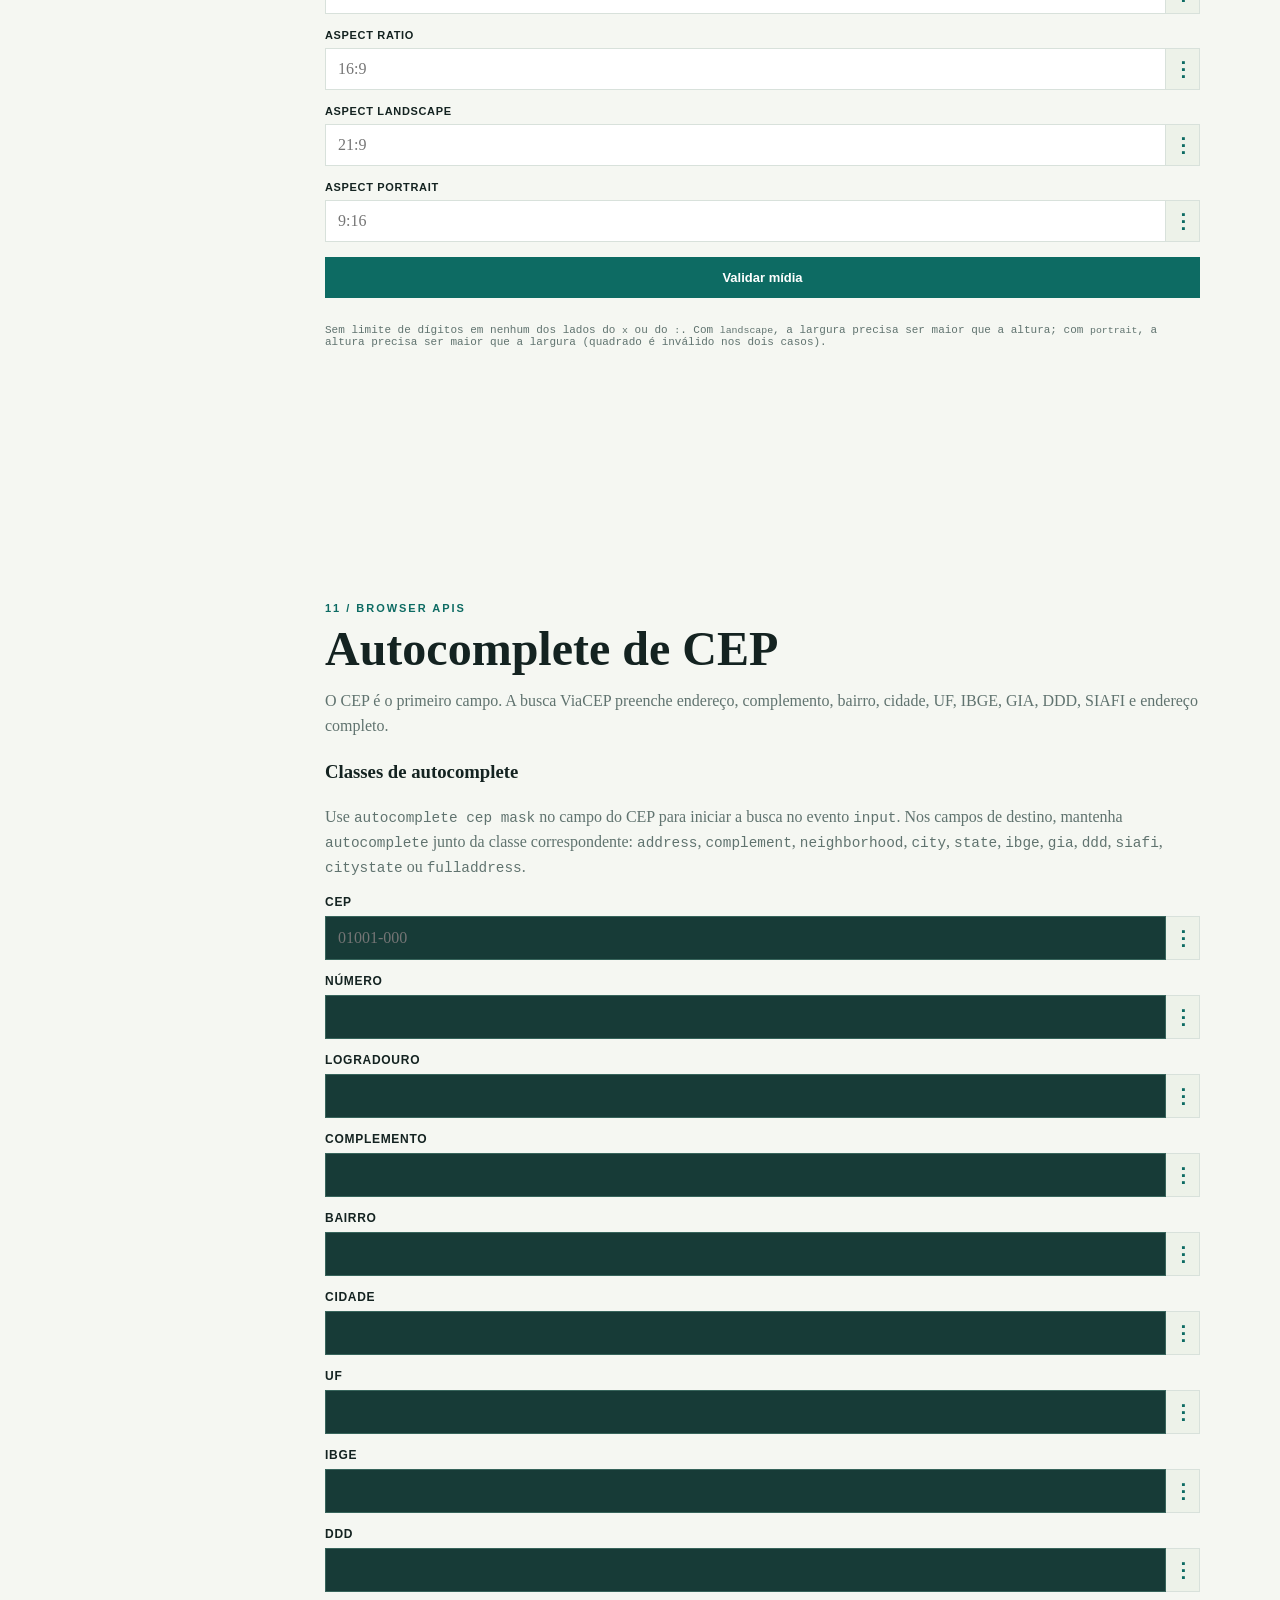
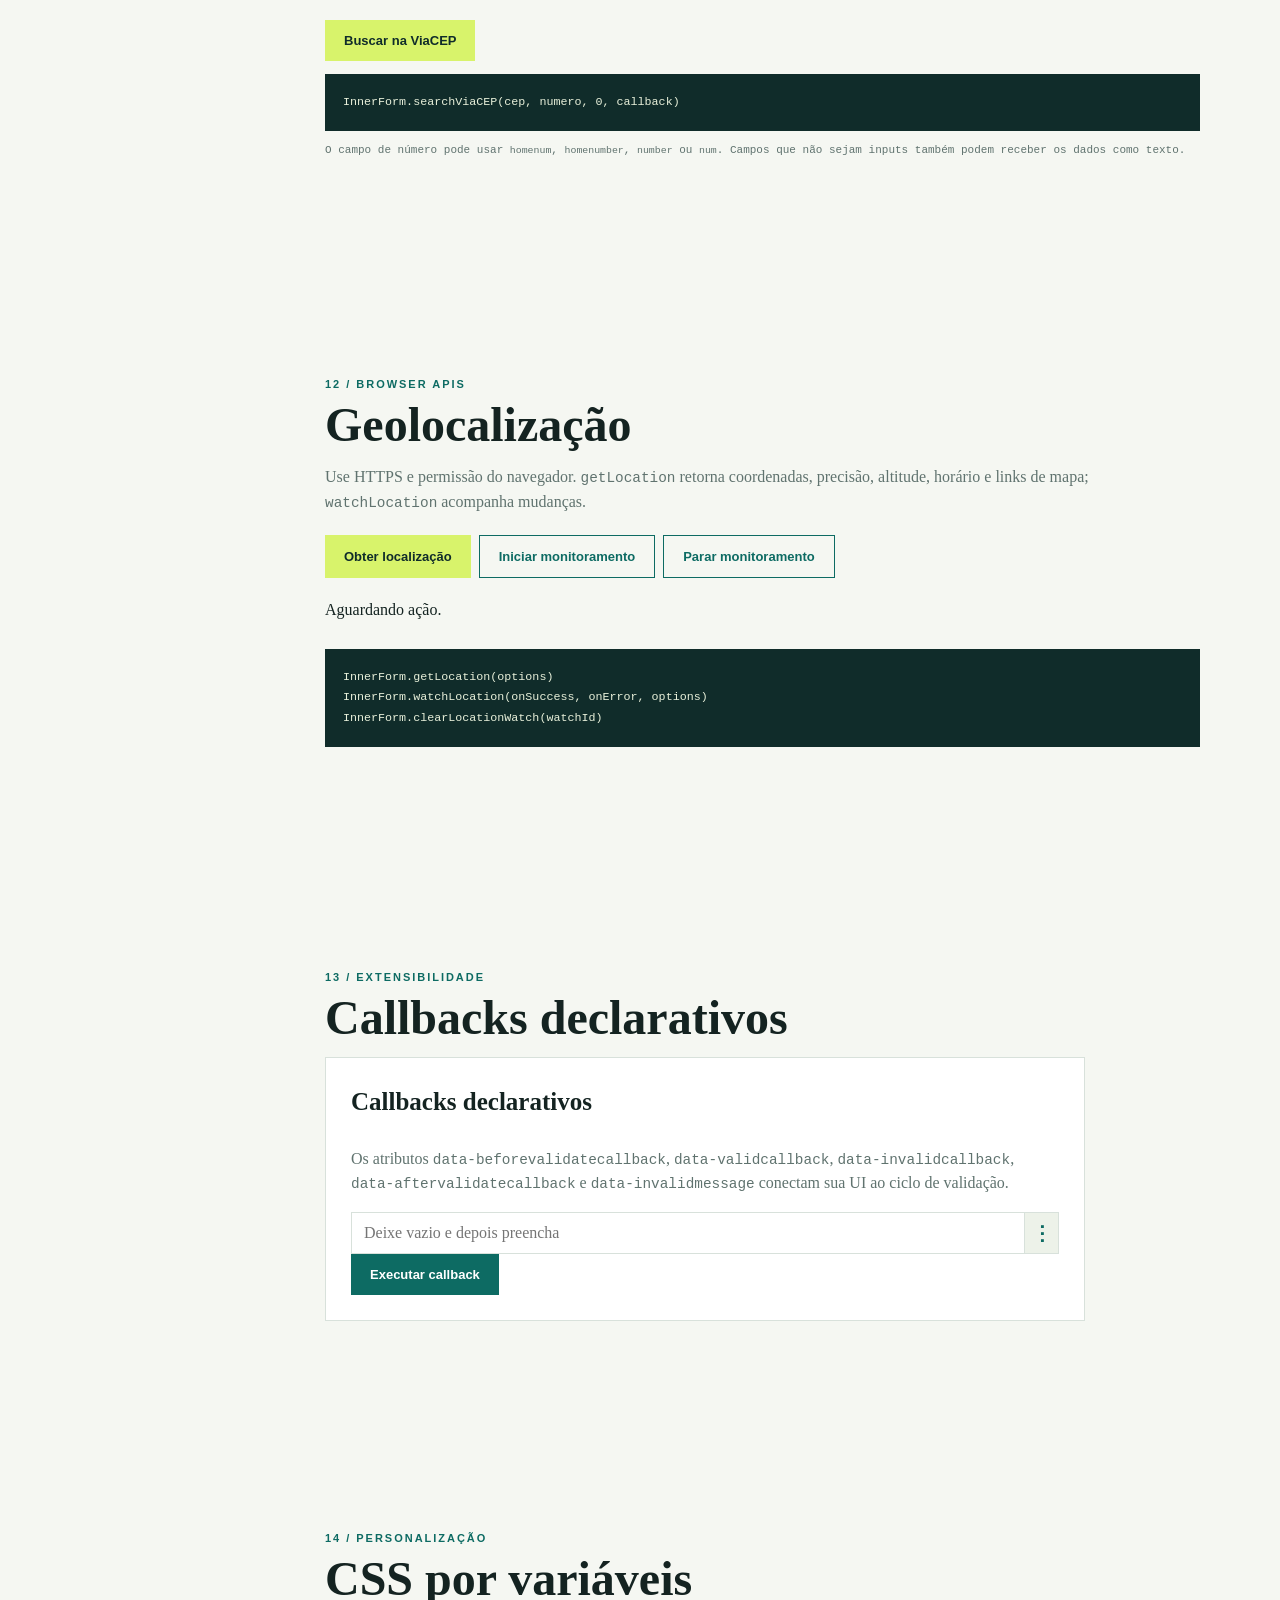
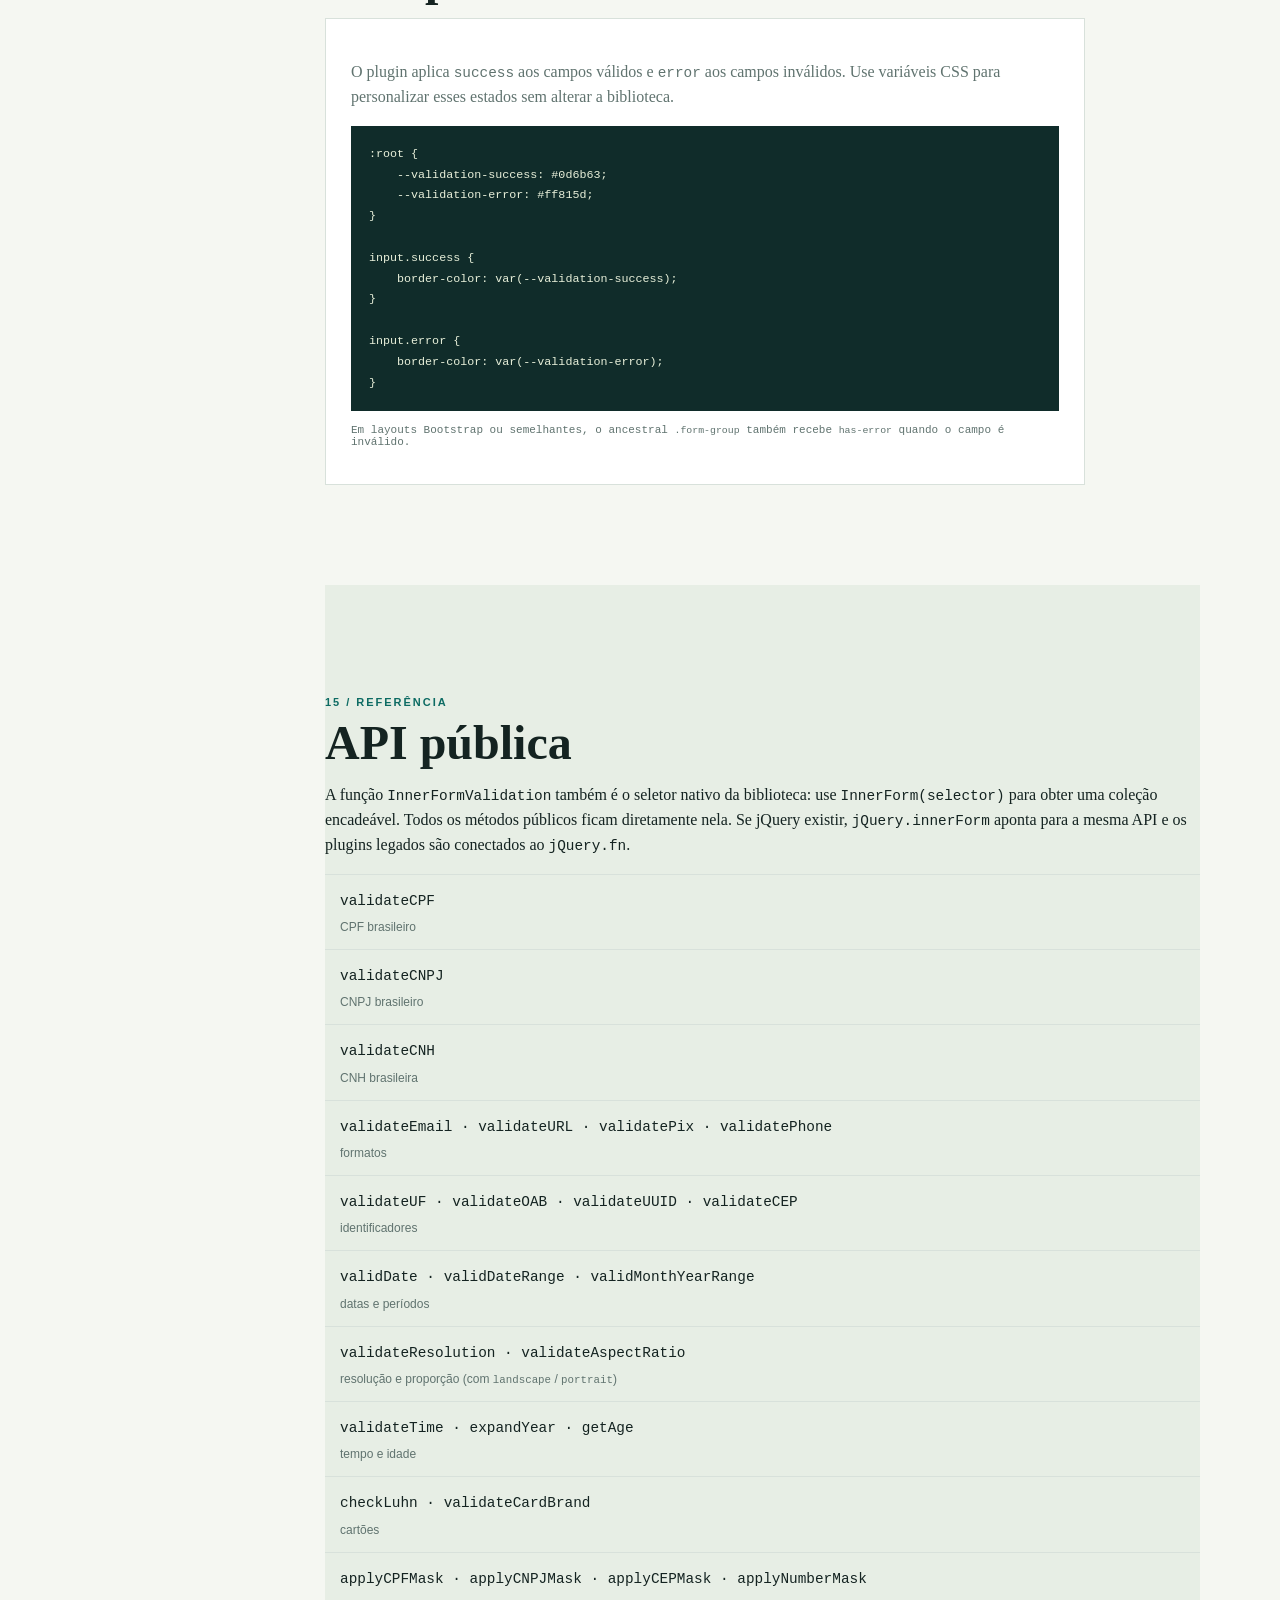
==== commit 8371c314: "feat: resolution and aspect ratio validations with landscape/portrait helpers" ====
--- a/index.html
+++ b/index.html
@@ -59,9 +59,10 @@
                     Básicas</a><a href="#strings">02
                     Caracteres</a><a href="#tamanho">03 Comprimento</a><a href="#documentos">04 Documentos</a><a
                     href="#datas">05 Data e hora</a><a href="#comparacoes">06 Idade e comparação</a><a href="#senha">07
-                    Senhas</a><a href="#cartoes">08 Cartões</a><a href="#conteudo">09 Conteúdo</a><a href="#cep">10
-                    Autocomplete de CEP</a><a href="#geolocation">11 Geolocalização</a><a href="#callbacks">12 Callbacks
-                    declarativos</a><a href="#css-variaveis">13 CSS por variáveis</a><a href="#api">14 API</a>
+                    Senhas</a><a href="#cartoes">08 Cartões</a><a href="#conteudo">09 Conteúdo</a><a href="#midia">10
+                    Resolução e proporção</a><a href="#cep">11
+                    Autocomplete de CEP</a><a href="#geolocation">12 Geolocalização</a><a href="#callbacks">13 Callbacks
+                    declarativos</a><a href="#css-variaveis">14 CSS por variáveis</a><a href="#api">15 API</a>
             </aside>
             <div class="content">
                 <section id="configuracao" class="section configuration">
@@ -362,9 +363,32 @@
                                     class="eqv admin"></label><button class="button primary" type="submit">Validar
                                 conteúdo</button><output></output></form>
                     </section>
+                    <section id="midia" class="demo-block">
+                        <header><span>10</span>
+                            <div>
+                                <h3>Resolução e proporção</h3>
+                                <p><code>resolution</code> · <code>aspectratio</code> · auxiliares
+                                    <code>landscape</code> · <code>portrait</code>
+                                </p>
+                            </div>
+                        </header>
+                        <form class="validate demo-grid" data-demo-form><label>Resolução<input
+                                    class="mask resolution" placeholder="1024x768"></label><label>Resolução
+                                landscape<input class="mask resolution landscape"
+                                    placeholder="1920x1080"></label><label>Resolução portrait<input
+                                    class="mask resolution portrait" placeholder="768x1024"></label><label>Aspect
+                                ratio<input class="mask aspectratio" placeholder="16:9"></label><label>Aspect
+                                landscape<input class="mask aspectratio landscape" placeholder="21:9"></label><label>Aspect
+                                portrait<input class="mask aspectratio portrait" placeholder="9:16"></label><button
+                                class="button primary" type="submit">Validar mídia</button><output></output></form>
+                        <p class="hint">Sem limite de dígitos em nenhum dos lados do <code>x</code> ou do
+                            <code>:</code>. Com <code>landscape</code>, a largura precisa ser maior que a altura; com
+                            <code>portrait</code>, a altura precisa ser maior que a largura (quadrado é inválido nos
+                            dois casos).</p>
+                    </section>
                 </section>
                 <section id="cep" class="section integrations">
-                    <p class="eyebrow">10 / browser APIs</p>
+                    <p class="eyebrow">11 / browser APIs</p>
                     <h2>Autocomplete de CEP</h2>
                     <article>
                         <p>O CEP é o primeiro campo. A busca ViaCEP preenche endereço, complemento, bairro, cidade,
@@ -397,7 +421,7 @@
                     </article>
                 </section>
                 <section id="geolocation" class="section integrations">
-                    <p class="eyebrow">11 / browser APIs</p>
+                    <p class="eyebrow">12 / browser APIs</p>
                     <h2>Geolocalização</h2>
                     <article>
                         <p>Use HTTPS e permissão do navegador. <code>getLocation</code> retorna coordenadas,
@@ -415,7 +439,7 @@
                     </article>
                 </section>
                 <section id="callbacks" class="section">
-                    <p class="eyebrow">12 / extensibilidade</p>
+                    <p class="eyebrow">13 / extensibilidade</p>
                     <h2>Callbacks declarativos</h2>
                     <div class="columns">
                         <article class="panel">
@@ -432,7 +456,7 @@
                     </div>
                 </section>
                 <section id="css-variaveis" class="section">
-                    <p class="eyebrow">13 / personalização</p>
+                    <p class="eyebrow">14 / personalização</p>
                     <h2>CSS por variáveis</h2>
                     <div class="columns">
                         <article class="panel">
@@ -457,7 +481,7 @@
                     </div>
                 </section>
                 <section id="api" class="section api">
-                    <p class="eyebrow">14 / referência</p>
+                    <p class="eyebrow">15 / referência</p>
                     <h2>API pública</h2>
                     <p class="intro">A função <code>InnerFormValidation</code> também é o seletor nativo da biblioteca:
                         use <code>InnerForm(selector)</code> para obter uma coleção encadeável. Todos os
@@ -475,10 +499,14 @@
                         </div>
                         <div><code>validDate · validDateRange · validMonthYearRange</code><span>datas e períodos</span>
                         </div>
+                        <div><code>validateResolution · validateAspectRatio</code><span>resolução e proporção (com
+                                <code>landscape</code> / <code>portrait</code>)</span></div>
                         <div><code>validateTime · expandYear · getAge</code><span>tempo e idade</span></div>
                         <div><code>checkLuhn · validateCardBrand</code><span>cartões</span></div>
                         <div><code>applyCPFMask · applyCNPJMask · applyCEPMask · applyNumberMask</code><span>máscaras
                                 DOM</span></div>
+                        <div><code>applyResolutionMask · applyAspectRatioMask</code><span>máscaras de mídia</span>
+                        </div>
                         <div><code>searchViaCEP · getLocation · watchLocation</code><span>integrações</span></div>
                         <div><code>isValid · startMasks · startValidation</code><span>formulários</span></div>
                         <div><code>draft · undraft · isDraft</code><span>modo rascunho</span></div>
--- a/styles.css
+++ b/styles.css
@@ -73,7 +73,7 @@
 
 .demo-grid {
     display: grid;
-    grid-template-columns: repeat(3, 1fr);
+    grid-template-columns: 1fr;
     gap: 15px;
     align-items: end
 }
@@ -140,7 +140,7 @@
 
 .integration-grid {
     display: grid;
-    grid-template-columns: 1fr 1fr;
+    grid-template-columns: 1fr;
     gap: 22px
 }
 
@@ -156,7 +156,7 @@
 
 .address-form {
     display: grid;
-    grid-template-columns: 1fr 1fr;
+    grid-template-columns: 1fr;
     gap: 12px
 }
 
@@ -220,7 +220,7 @@
 .api-list {
     border-top: 1px solid var(--line);
     display: grid;
-    grid-template-columns: 1fr 1fr
+    grid-template-columns: 1fr
 }
 
 .api-list div {
@@ -245,7 +245,7 @@
 
 .configuration-grid {
     display: grid;
-    grid-template-columns: 1fr 1fr;
+    grid-template-columns: 1fr;
     gap: 20px;
     margin-top: 20px
 }
@@ -280,8 +280,8 @@
 
 .data-table div {
     display: grid;
-    grid-template-columns: minmax(190px, .7fr) 1.3fr;
-    gap: 20px;
+    grid-template-columns: 1fr;
+    gap: 4px;
     padding: 13px 0;
     border-bottom: 1px solid var(--line)
 }
@@ -436,9 +436,9 @@
 .hero {
     min-height: 600px;
     display: grid;
-    grid-template-columns: 1.3fr .7fr;
+    grid-template-columns: 1fr;
     align-items: center;
-    gap: 80px;
+    gap: 40px;
     position: relative
 }
 
@@ -527,8 +527,8 @@
 
 .cdn-strip {
     display: grid;
-    grid-template-columns: .75fr 1.25fr;
-    gap: 28px;
+    grid-template-columns: 1fr;
+    gap: 20px;
     align-items: center;
     padding: 28px 32px;
     border-top: 3px solid var(--teal);
@@ -582,7 +582,7 @@
 
 .columns {
     display: grid;
-    grid-template-columns: 1fr 1fr;
+    grid-template-columns: 1fr;
     gap: 20px
 }
 
@@ -629,7 +629,7 @@
 
 .demo-form {
     display: grid;
-    grid-template-columns: repeat(3, 1fr);
+    grid-template-columns: 1fr;
     gap: 20px;
     align-items: end
 }
@@ -693,7 +693,7 @@
 
 .mask-grid {
     display: grid;
-    grid-template-columns: repeat(4, 1fr);
+    grid-template-columns: 1fr;
     gap: 15px
 }
 
@@ -720,12 +720,8 @@
 
 .address-form {
     display: grid;
-    grid-template-columns: 1fr 1fr;
+    grid-template-columns: 1fr;
     gap: 14px
-}
-
-.address-form label:first-child {
-    grid-column: span 2
 }
 
 .address-form input {
@@ -746,7 +742,8 @@
 
 .api-table div {
     display: grid;
-    grid-template-columns: 1fr 1.6fr;
+    grid-template-columns: 1fr;
+    gap: 4px;
     padding: 14px 0;
     border-bottom: 1px solid var(--line)
 }
